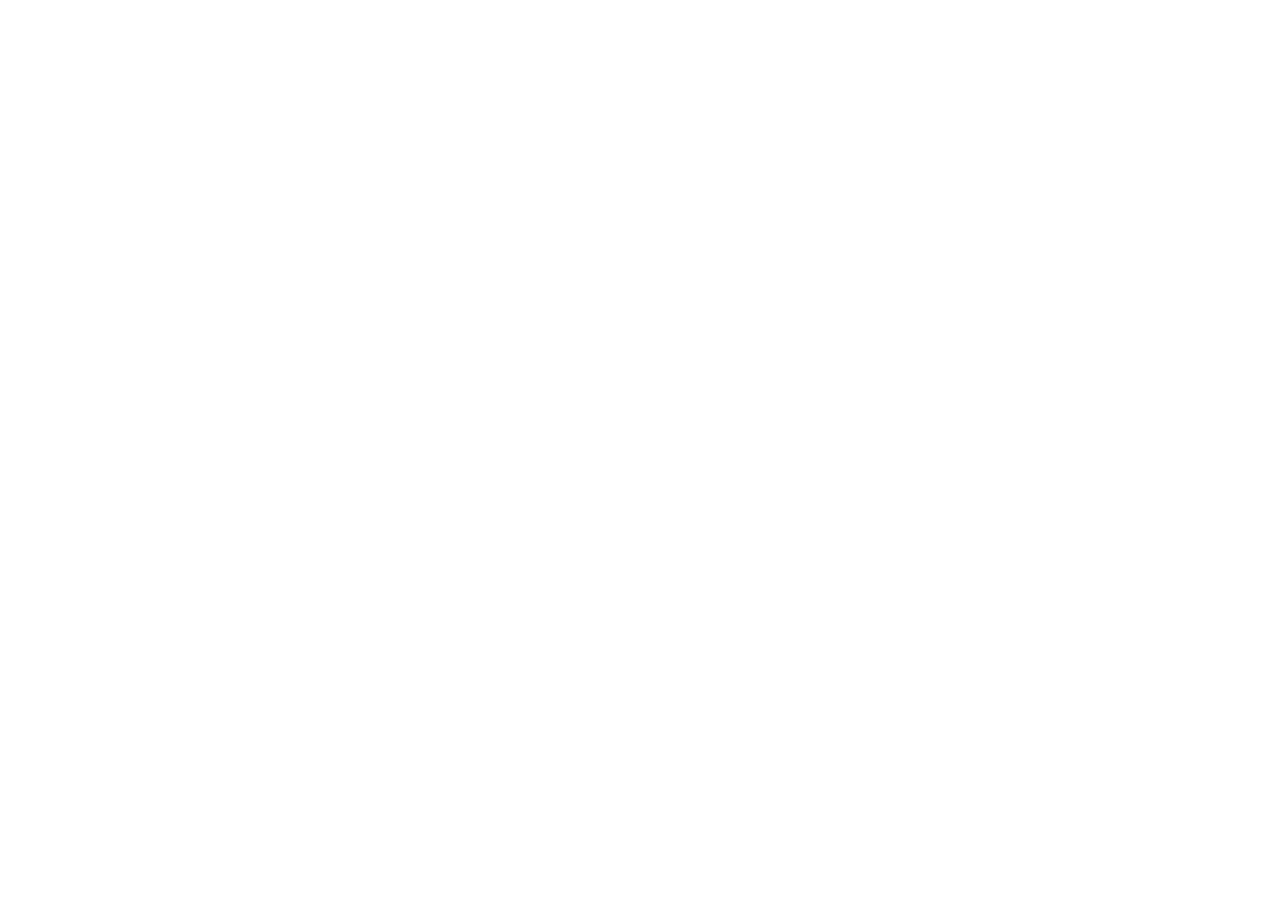
==== index.html @ 106c0434 "ODS 3" ====
<!DOCTYPE html>
<html lang="en">
<head>
    <meta charset="UTF-8">
    <meta name="viewport" content="width=
    
    
    
    , initial-scale=1.0">
    <title>Document</title>
</head>
<body>
    
</body>
</html>
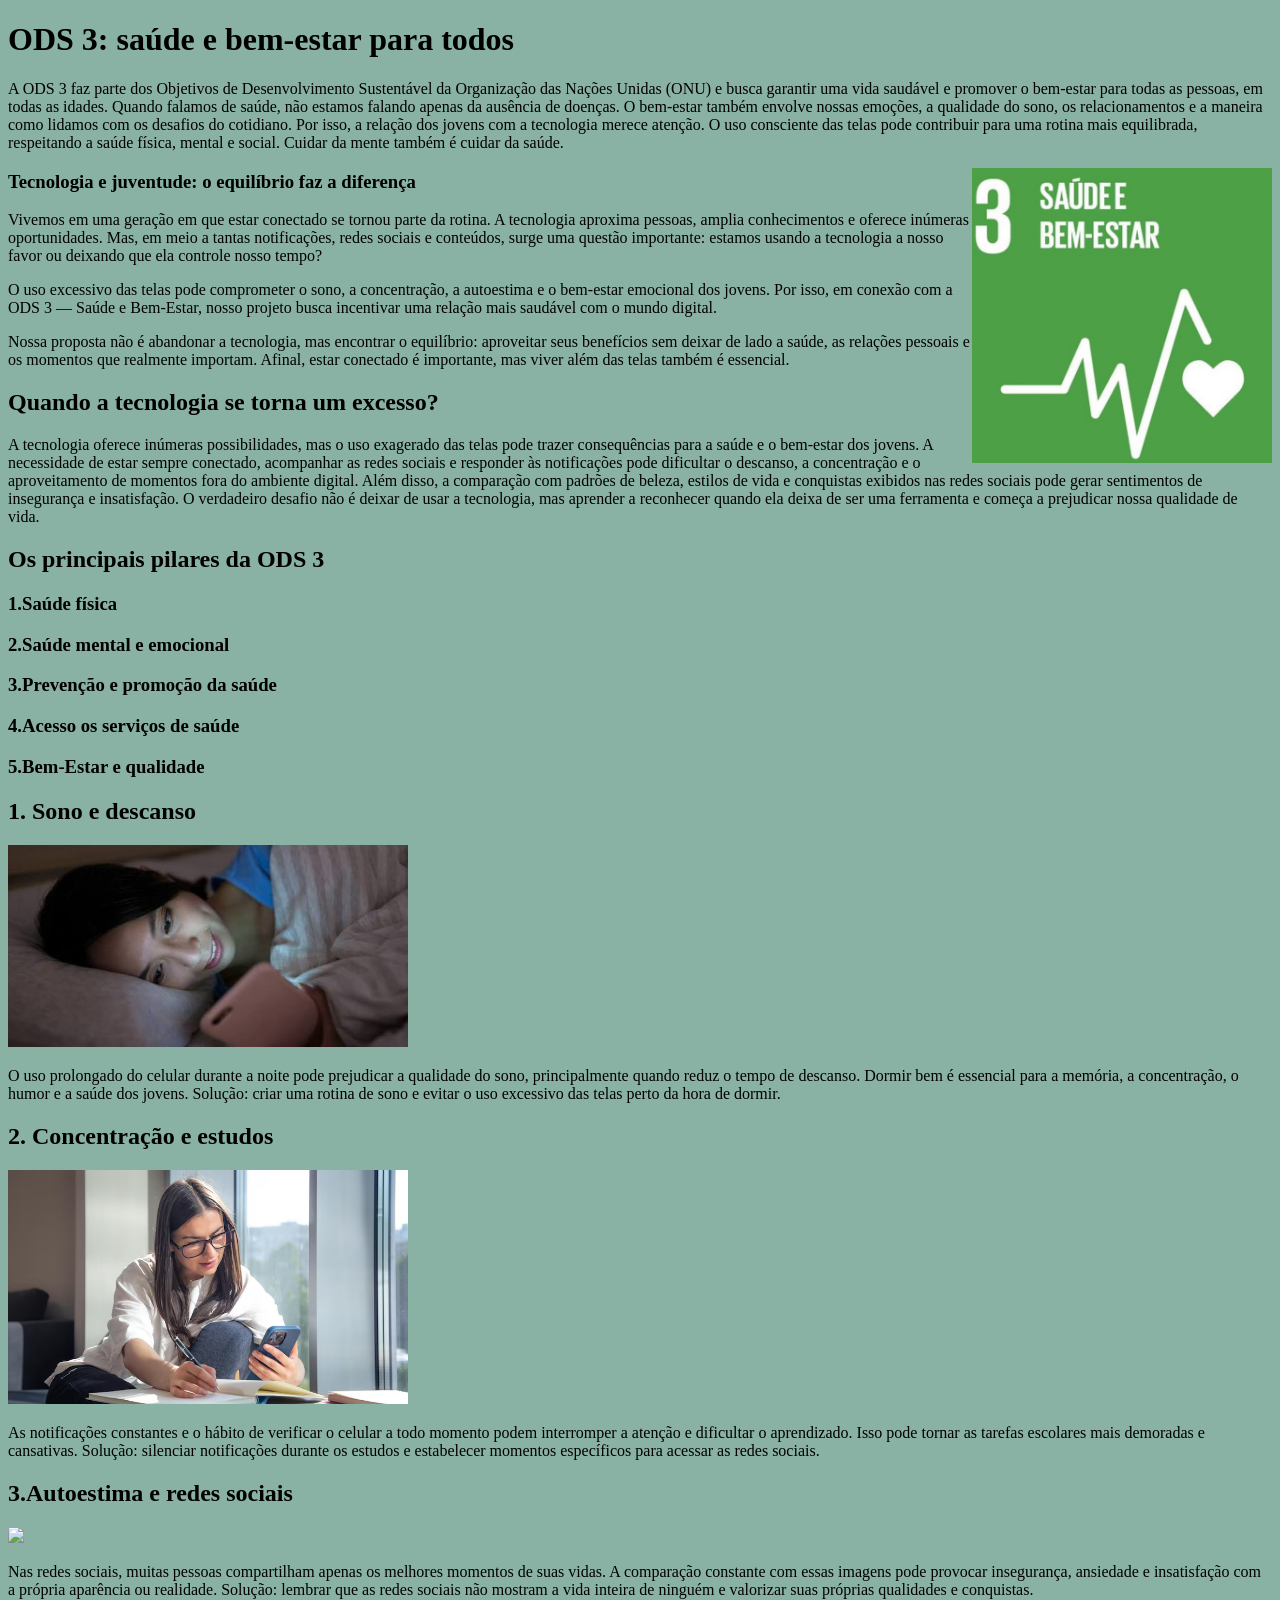
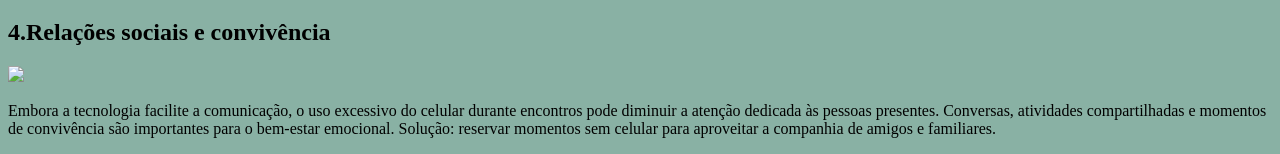
==== commit ec9ec4c7: "Meu primeiro commit" ====
--- a/index.html
+++ b/index.html
@@ -2,14 +2,91 @@
 <html lang="en">
 <head>
     <meta charset="UTF-8">
-    <meta name="viewport" content="width=
-    
-    
-    
-    , initial-scale=1.0">
-    <title>Document</title>
+    <meta name="viewport" content="width=, initial-scale=1.0">
+    <title>ODS 3 - Juventude e tecnologia</title>
+    <link rel="stylesheet" href="style.css">
+
 </head>
 <body>
+    <div>
+  <h1>ODS 3: saúde e bem-estar para todos</h1>
+  <p> A ODS 3 faz parte dos Objetivos de Desenvolvimento Sustentável da Organização das Nações Unidas (ONU) e busca garantir uma vida saudável e promover o bem-estar para todas as pessoas, em todas as idades.
+
+Quando falamos de saúde, não estamos falando apenas da ausência de doenças. O bem-estar também envolve nossas emoções, a qualidade do sono, os relacionamentos e a maneira como lidamos com os desafios do cotidiano.
+
+Por isso, a relação dos jovens com a tecnologia merece atenção. O uso consciente das telas pode contribuir para uma rotina mais equilibrada, respeitando a saúde física, mental e social.
+
+Cuidar da mente também é cuidar da saúde.</p>
+
+  <img id="ods3img" src="./img/ods3.jpg" width="300px">
+
+  </div>
+
+  <h3>Tecnologia e juventude: o equilíbrio faz a diferença</h3>
+  <p>Vivemos em uma geração em que estar conectado se tornou parte da rotina. A tecnologia aproxima pessoas, amplia conhecimentos e oferece inúmeras oportunidades. Mas, em meio a tantas notificações, redes sociais e conteúdos, surge uma questão importante: estamos usando a tecnologia a nosso favor ou deixando que ela controle nosso tempo?</p>
+<p>O uso excessivo das telas pode comprometer o sono, a concentração, a autoestima e o bem-estar emocional dos jovens. Por isso, em conexão com a ODS 3 — Saúde e Bem-Estar, nosso projeto busca incentivar uma relação mais saudável com o mundo digital.</p>
+<p> Nossa proposta não é abandonar a tecnologia, mas encontrar o equilíbrio: aproveitar seus benefícios sem deixar de lado a saúde, as relações pessoais e os momentos que realmente importam. Afinal, estar conectado é importante, mas viver além das telas também é essencial.</p>
+
+<h2> Quando a tecnologia se torna um excesso?</h2>
+<p>A tecnologia oferece inúmeras possibilidades, mas o uso exagerado das telas pode trazer consequências para a saúde e o bem-estar dos jovens. A necessidade de estar sempre conectado, acompanhar as redes sociais e responder às notificações pode dificultar o descanso, a concentração e o aproveitamento de momentos fora do ambiente digital.
+
+Além disso, a comparação com padrões de beleza, estilos de vida e conquistas exibidos nas redes sociais pode gerar sentimentos de insegurança e insatisfação.
+
+O verdadeiro desafio não é deixar de usar a tecnologia, mas aprender a reconhecer quando ela deixa de ser uma ferramenta e começa a prejudicar nossa qualidade de vida.</p>
+
+<h2>Os principais pilares da ODS 3</h2>
+<h3>1.Saúde física</h3>
+<p> 
+
+</p>
+
+<h3>2.Saúde mental e emocional</h3>
+<p> 
+
+</p>
+
+<h3>3.Prevenção e promoção da saúde</h3>
+<p>
+
+</p>
+
+<h3>4.Acesso os serviços de saúde</h3>
+<p>
+
+</p>
+
+<h3>5.Bem-Estar e qualidade </h3>
+
+
+
+
+<h2>1. Sono e descanso</h2>
+<img src="./img/sono e descanso.jpg" width="400px">
+<p> O uso prolongado do celular durante a noite pode prejudicar a qualidade do sono, principalmente quando reduz o tempo de descanso. Dormir bem é essencial para a memória, a concentração, o humor e a saúde dos jovens.
+
+Solução: criar uma rotina de sono e evitar o uso excessivo das telas perto da hora de dormir.</p>
+
+<h2>2. Concentração e estudos</h2>
+<img src="./img/concentrçao e estudos.avif" width="400px">
+<p>As notificações constantes e o hábito de verificar o celular a todo momento podem interromper a atenção e dificultar o aprendizado. Isso pode tornar as tarefas escolares mais demoradas e cansativas.
+
+Solução: silenciar notificações durante os estudos e estabelecer momentos específicos para acessar as redes sociais.</p>
+
+<h2>3.Autoestima e redes sociais</h2>
+<img src="https://encrypted-tbn0.gstatic.com/images?q=tbn:ANd9GcRaYFxRzaHxrV019gPER6wiDtrGdk0y7u22kDL2X2UfRJ-9feoiZ5VEk00&s=10" width="400px">
+<p>Nas redes sociais, muitas pessoas compartilham apenas os melhores momentos de suas vidas. A comparação constante com essas imagens pode provocar insegurança, ansiedade e insatisfação com a própria aparência ou realidade.
+
+Solução: lembrar que as redes sociais não mostram a vida inteira de ninguém e valorizar suas próprias qualidades e conquistas. </p>
+
+<h2>4.Relações sociais e convivência</h2>
+<img src="https://www.blog.oticasdiniz.com.br/wp-content/uploads/2020/01/shutterstock_233294587.jpg" width="400px">
+
+<p>Embora a tecnologia facilite a comunicação, o uso excessivo do celular durante encontros pode diminuir a atenção dedicada às pessoas presentes. Conversas, atividades compartilhadas e momentos de convivência são importantes para o bem-estar emocional.
+
+Solução: reservar momentos sem celular para aproveitar a companhia de amigos e familiares.</p>
+
+
+
     
 </body>
 </html>
--- a/style.css
+++ b/style.css
@@ -0,0 +1,9 @@
+body{
+    background-color: rgb(137, 177, 164);
+
+}
+#ods3img{
+    float: right;
+
+}
+
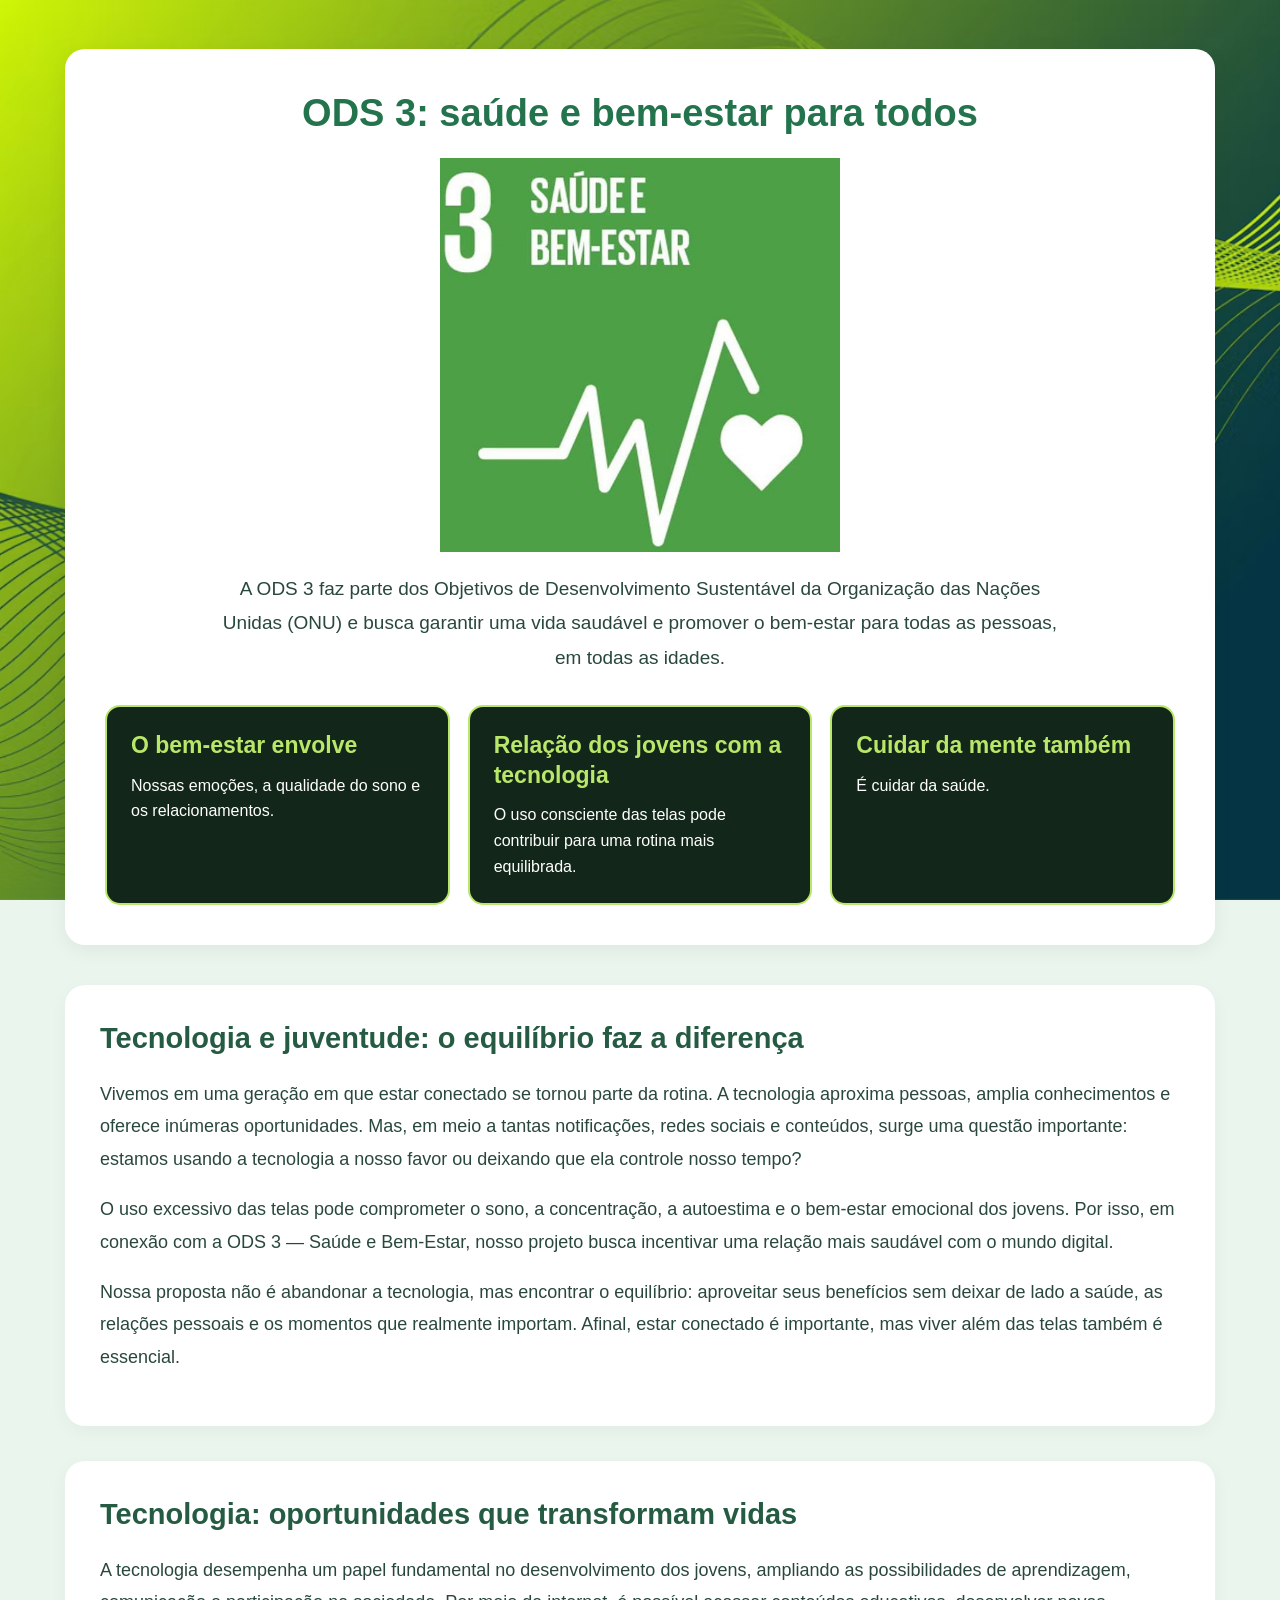
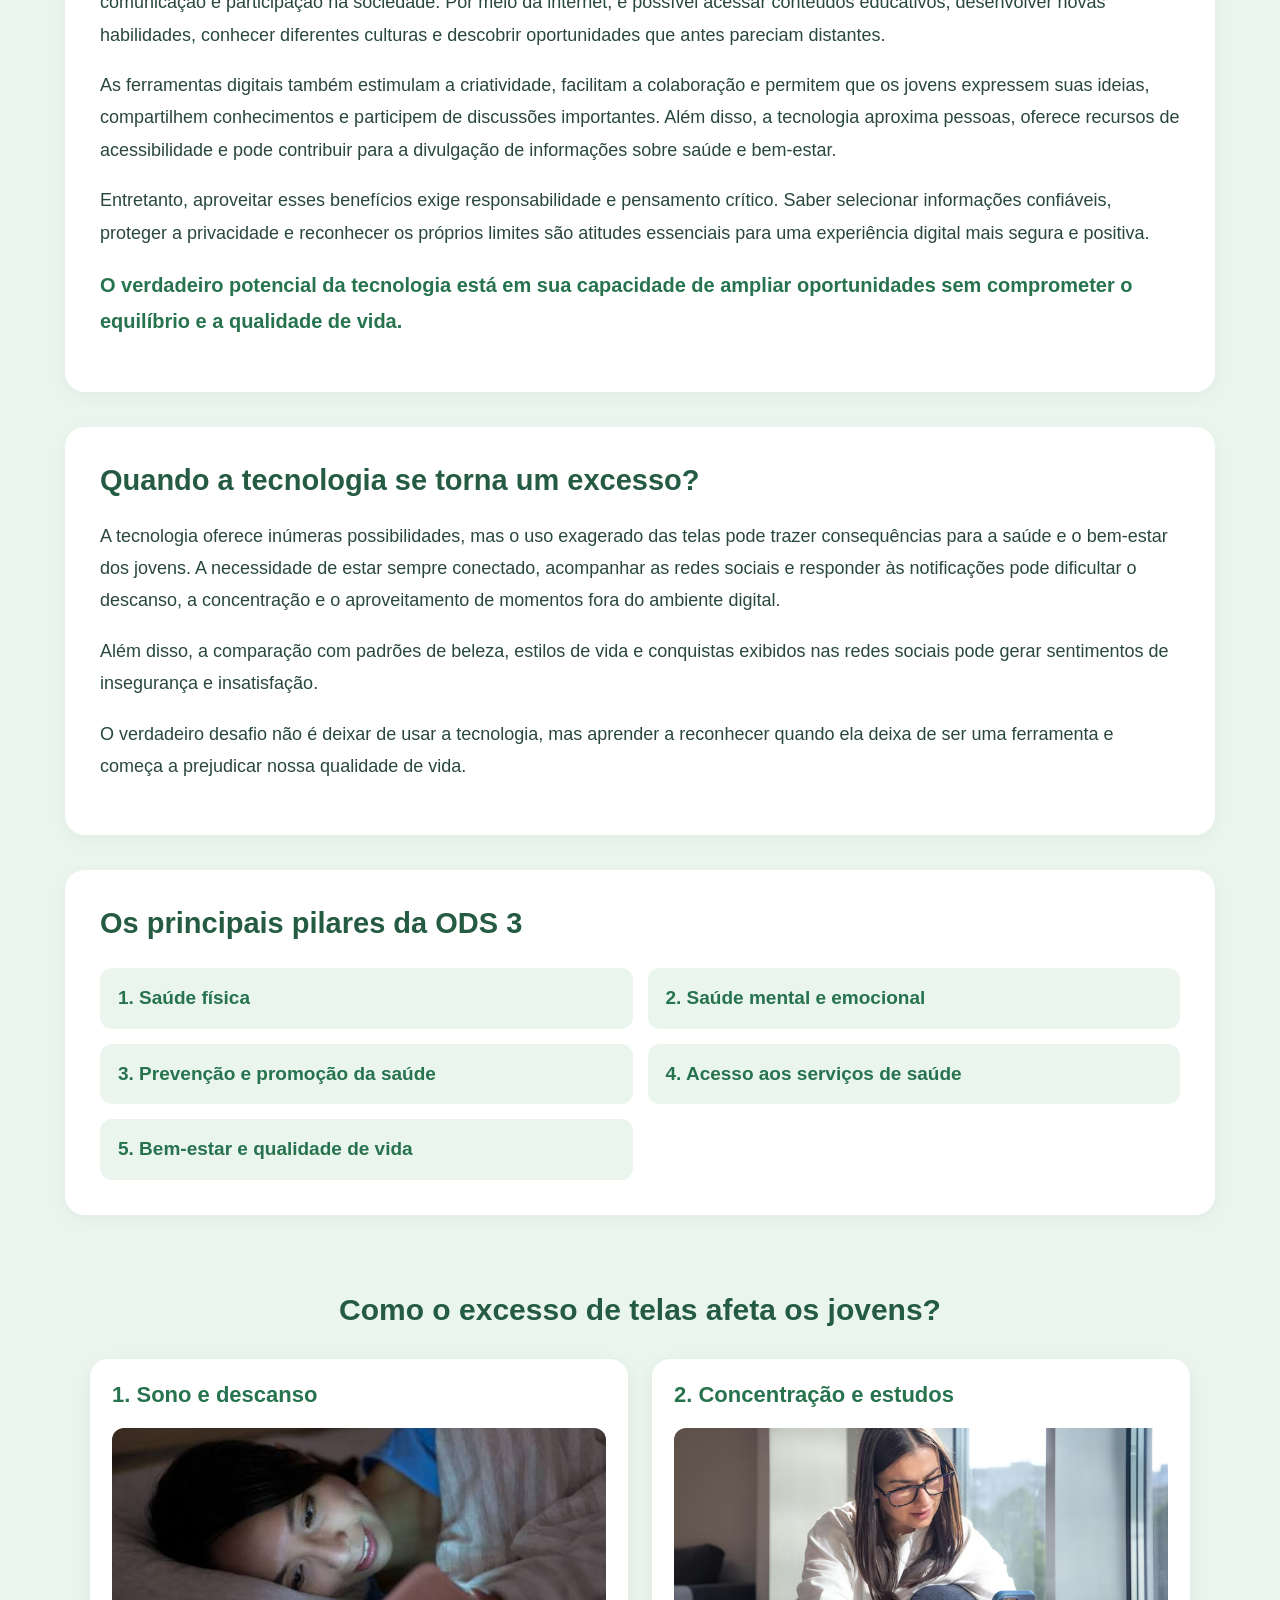
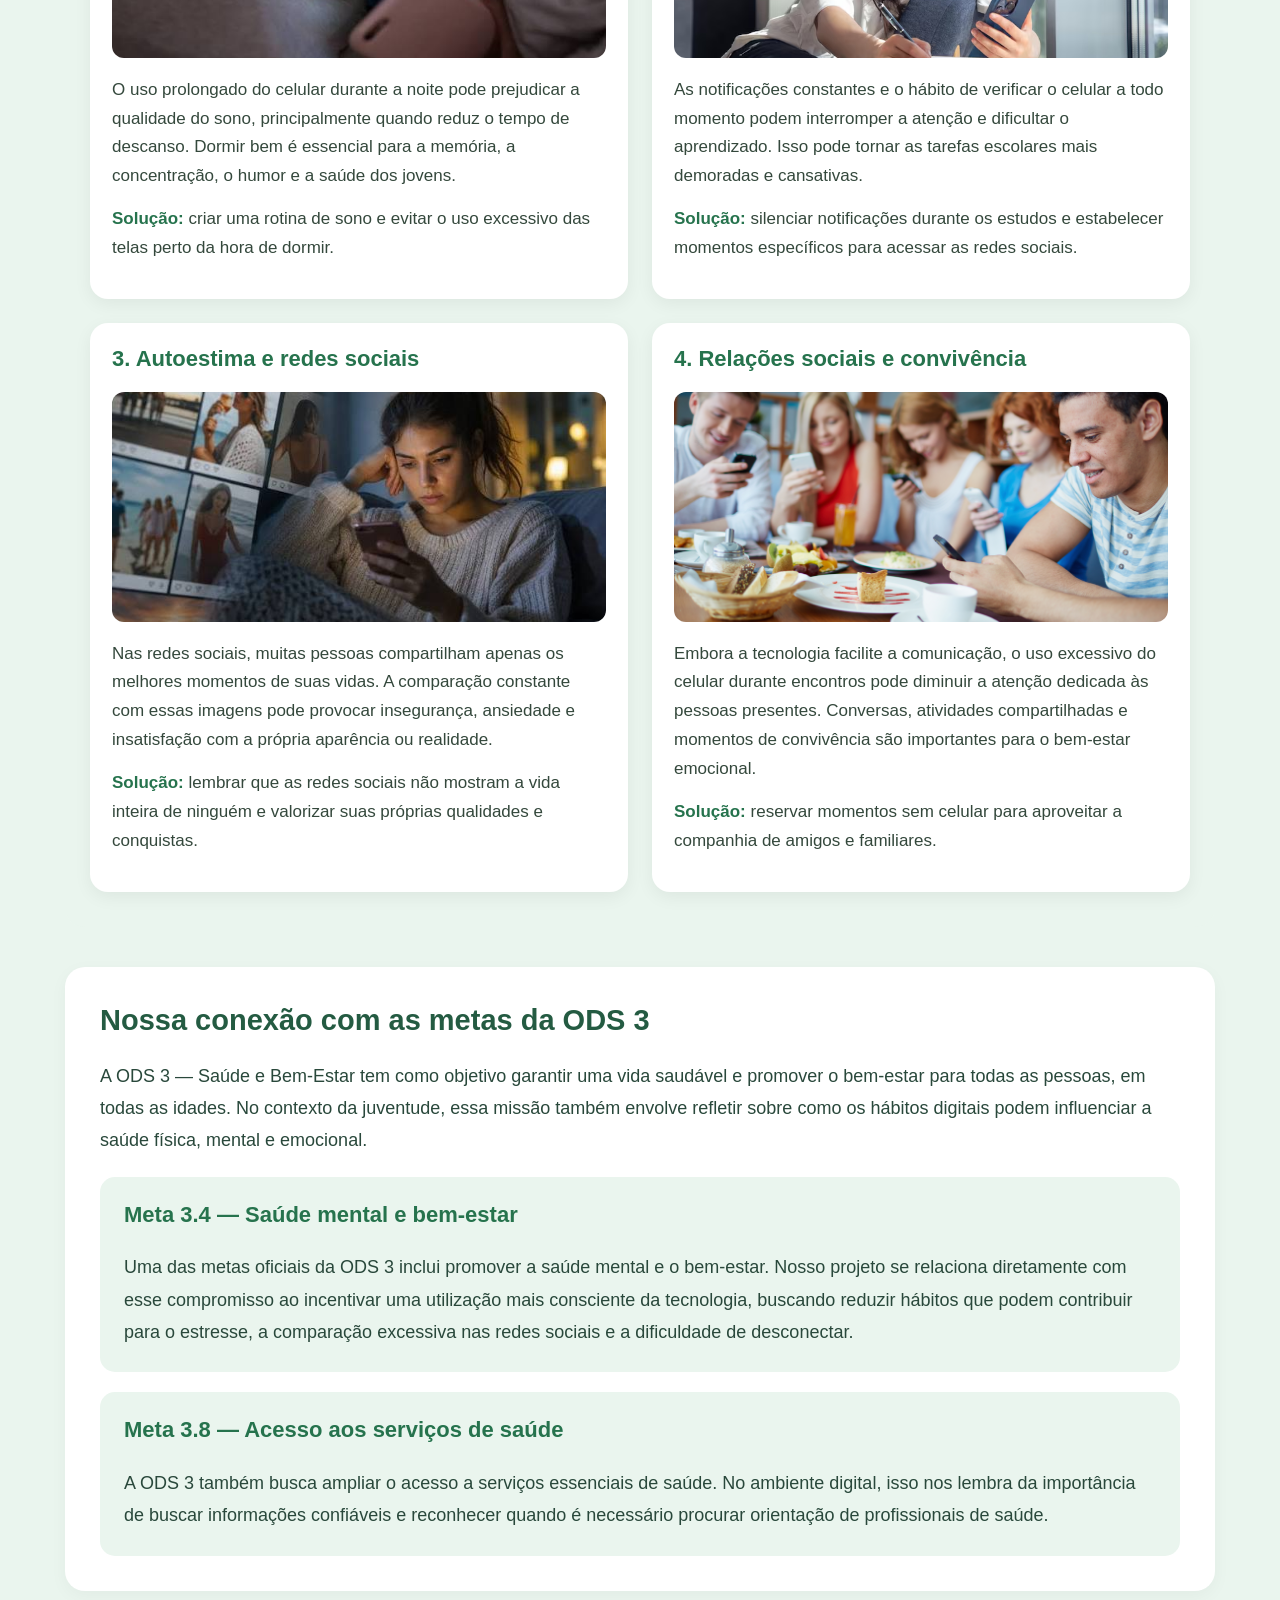
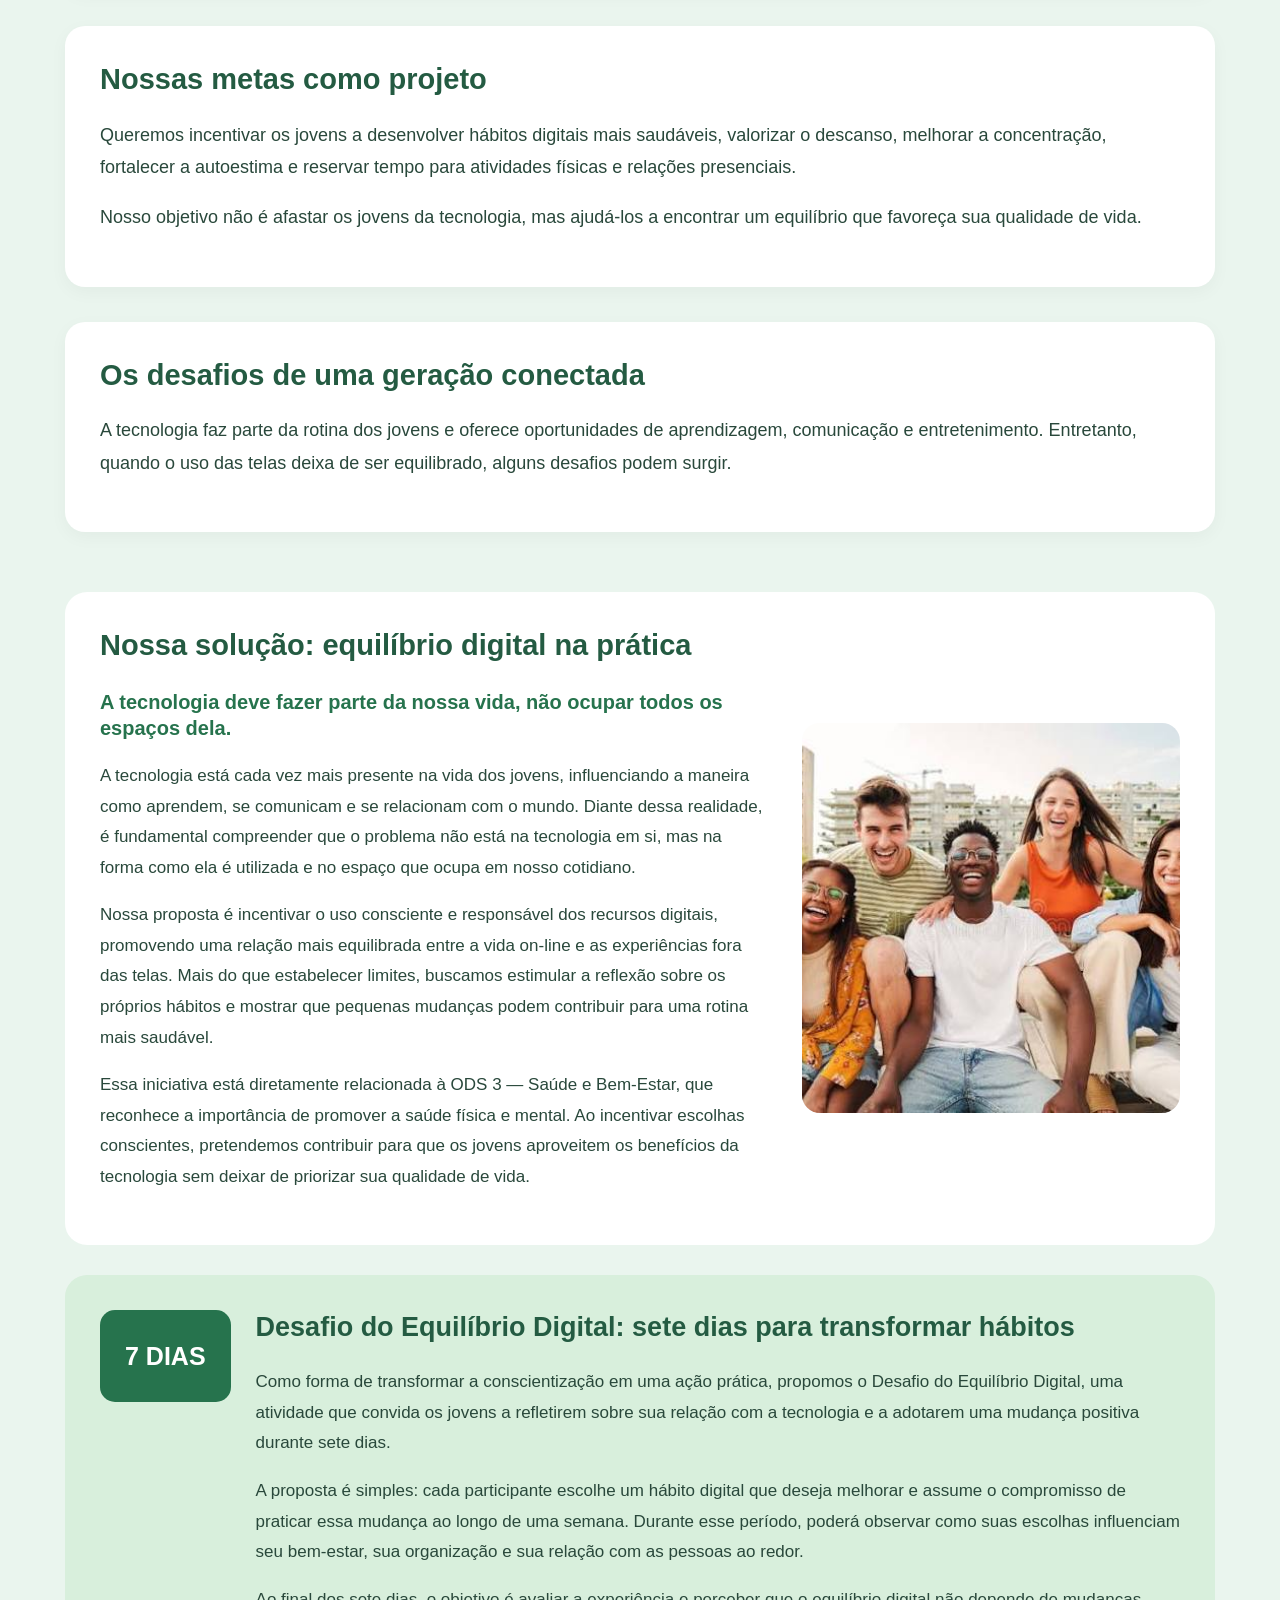
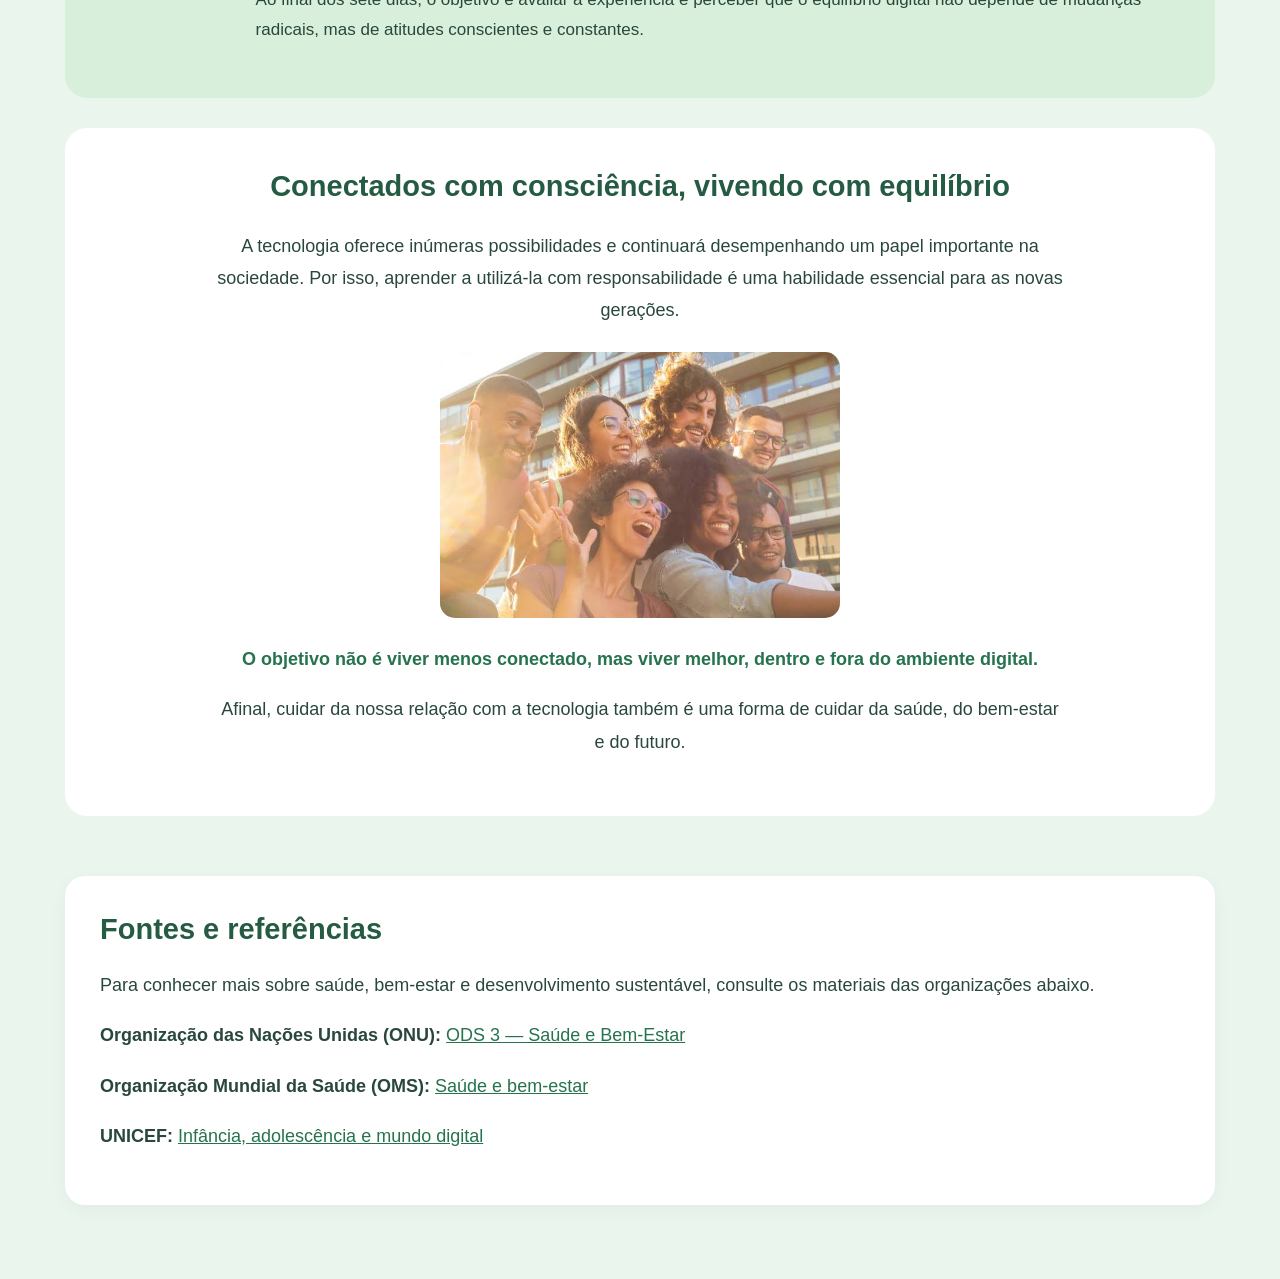
==== commit d3998da4: "ods 3 site" ====
--- a/index.html
+++ b/index.html
@@ -1,92 +1,607 @@
+
 <!DOCTYPE html>
-<html lang="en">
+<html lang="pt-BR">
+
 <head>
     <meta charset="UTF-8">
-    <meta name="viewport" content="width=, initial-scale=1.0">
+    <meta name="viewport" content="width=device-width, initial-scale=1.0">
     <title>ODS 3 - Juventude e tecnologia</title>
     <link rel="stylesheet" href="style.css">
-
 </head>
+
 <body>
-    <div>
-  <h1>ODS 3: saúde e bem-estar para todos</h1>
-  <p> A ODS 3 faz parte dos Objetivos de Desenvolvimento Sustentável da Organização das Nações Unidas (ONU) e busca garantir uma vida saudável e promover o bem-estar para todas as pessoas, em todas as idades.
-
-Quando falamos de saúde, não estamos falando apenas da ausência de doenças. O bem-estar também envolve nossas emoções, a qualidade do sono, os relacionamentos e a maneira como lidamos com os desafios do cotidiano.
-
-Por isso, a relação dos jovens com a tecnologia merece atenção. O uso consciente das telas pode contribuir para uma rotina mais equilibrada, respeitando a saúde física, mental e social.
-
-Cuidar da mente também é cuidar da saúde.</p>
-
-  <img id="ods3img" src="./img/ods3.jpg" width="300px">
-
-  </div>
-
-  <h3>Tecnologia e juventude: o equilíbrio faz a diferença</h3>
-  <p>Vivemos em uma geração em que estar conectado se tornou parte da rotina. A tecnologia aproxima pessoas, amplia conhecimentos e oferece inúmeras oportunidades. Mas, em meio a tantas notificações, redes sociais e conteúdos, surge uma questão importante: estamos usando a tecnologia a nosso favor ou deixando que ela controle nosso tempo?</p>
-<p>O uso excessivo das telas pode comprometer o sono, a concentração, a autoestima e o bem-estar emocional dos jovens. Por isso, em conexão com a ODS 3 — Saúde e Bem-Estar, nosso projeto busca incentivar uma relação mais saudável com o mundo digital.</p>
-<p> Nossa proposta não é abandonar a tecnologia, mas encontrar o equilíbrio: aproveitar seus benefícios sem deixar de lado a saúde, as relações pessoais e os momentos que realmente importam. Afinal, estar conectado é importante, mas viver além das telas também é essencial.</p>
-
-<h2> Quando a tecnologia se torna um excesso?</h2>
-<p>A tecnologia oferece inúmeras possibilidades, mas o uso exagerado das telas pode trazer consequências para a saúde e o bem-estar dos jovens. A necessidade de estar sempre conectado, acompanhar as redes sociais e responder às notificações pode dificultar o descanso, a concentração e o aproveitamento de momentos fora do ambiente digital.
-
-Além disso, a comparação com padrões de beleza, estilos de vida e conquistas exibidos nas redes sociais pode gerar sentimentos de insegurança e insatisfação.
-
-O verdadeiro desafio não é deixar de usar a tecnologia, mas aprender a reconhecer quando ela deixa de ser uma ferramenta e começa a prejudicar nossa qualidade de vida.</p>
-
-<h2>Os principais pilares da ODS 3</h2>
-<h3>1.Saúde física</h3>
-<p> 
-
-</p>
-
-<h3>2.Saúde mental e emocional</h3>
-<p> 
-
-</p>
-
-<h3>3.Prevenção e promoção da saúde</h3>
-<p>
-
-</p>
-
-<h3>4.Acesso os serviços de saúde</h3>
-<p>
-
-</p>
-
-<h3>5.Bem-Estar e qualidade </h3>
-
-
-
-
-<h2>1. Sono e descanso</h2>
-<img src="./img/sono e descanso.jpg" width="400px">
-<p> O uso prolongado do celular durante a noite pode prejudicar a qualidade do sono, principalmente quando reduz o tempo de descanso. Dormir bem é essencial para a memória, a concentração, o humor e a saúde dos jovens.
-
-Solução: criar uma rotina de sono e evitar o uso excessivo das telas perto da hora de dormir.</p>
-
-<h2>2. Concentração e estudos</h2>
-<img src="./img/concentrçao e estudos.avif" width="400px">
-<p>As notificações constantes e o hábito de verificar o celular a todo momento podem interromper a atenção e dificultar o aprendizado. Isso pode tornar as tarefas escolares mais demoradas e cansativas.
-
-Solução: silenciar notificações durante os estudos e estabelecer momentos específicos para acessar as redes sociais.</p>
-
-<h2>3.Autoestima e redes sociais</h2>
-<img src="https://encrypted-tbn0.gstatic.com/images?q=tbn:ANd9GcRaYFxRzaHxrV019gPER6wiDtrGdk0y7u22kDL2X2UfRJ-9feoiZ5VEk00&s=10" width="400px">
-<p>Nas redes sociais, muitas pessoas compartilham apenas os melhores momentos de suas vidas. A comparação constante com essas imagens pode provocar insegurança, ansiedade e insatisfação com a própria aparência ou realidade.
-
-Solução: lembrar que as redes sociais não mostram a vida inteira de ninguém e valorizar suas próprias qualidades e conquistas. </p>
-
-<h2>4.Relações sociais e convivência</h2>
-<img src="https://www.blog.oticasdiniz.com.br/wp-content/uploads/2020/01/shutterstock_233294587.jpg" width="400px">
-
-<p>Embora a tecnologia facilite a comunicação, o uso excessivo do celular durante encontros pode diminuir a atenção dedicada às pessoas presentes. Conversas, atividades compartilhadas e momentos de convivência são importantes para o bem-estar emocional.
-
-Solução: reservar momentos sem celular para aproveitar a companhia de amigos e familiares.</p>
-
-
-
-    
+
+    <!-- ABERTURA: ODS 3 -->
+
+    <div id="alerta" class="painel-clima">
+
+        <h1 class="titulo-principal">
+            ODS 3: saúde e bem-estar para todos </h1>
+            <img class="imagem-h1" src="./img/ods3.jpg" alt="ODS 3">
+
+        <p class="subtitulo">
+            A ODS 3 faz parte dos Objetivos de Desenvolvimento
+            Sustentável da Organização das Nações Unidas (ONU)
+            e busca garantir uma vida saudável e promover
+            o bem-estar para todas as pessoas, em todas as idades.
+        </p>
+
+        <div class="grade-dados">
+
+            <div class="dado-clima">
+                <h3 class="dado-numero">O bem-estar envolve</h3>
+                <p class="dado-texto">
+                    Nossas emoções, a qualidade do sono
+                    e os relacionamentos.
+                </p>
+            </div>
+
+            <div class="dado-clima">
+                <h3 class="dado-numero">
+                    Relação dos jovens com a tecnologia
+                </h3>
+                <p class="dado-texto">
+                    O uso consciente das telas pode contribuir
+                    para uma rotina mais equilibrada.
+                </p>
+            </div>
+
+            <div class="dado-clima">
+                <h3 class="dado-numero">
+                    Cuidar da mente também
+                </h3>
+                <p class="dado-texto">
+                    É cuidar da saúde.
+                </p>
+            </div>
+
+        </div>
+
+    </div>
+
+
+    <!-- TECNOLOGIA E JUVENTUDE -->
+
+    <div class="bloco-texto">
+
+        <h2>
+            Tecnologia e juventude: o equilíbrio faz a diferença
+        </h2>
+
+        <p>
+            Vivemos em uma geração em que estar conectado se tornou
+            parte da rotina. A tecnologia aproxima pessoas, amplia
+            conhecimentos e oferece inúmeras oportunidades. Mas,
+            em meio a tantas notificações, redes sociais e conteúdos,
+            surge uma questão importante: estamos usando a tecnologia
+            a nosso favor ou deixando que ela controle nosso tempo?
+        </p>
+
+        <p>
+            O uso excessivo das telas pode comprometer o sono,
+            a concentração, a autoestima e o bem-estar emocional
+            dos jovens. Por isso, em conexão com a ODS 3 —
+            Saúde e Bem-Estar, nosso projeto busca incentivar
+            uma relação mais saudável com o mundo digital.
+        </p>
+
+        <p>
+            Nossa proposta não é abandonar a tecnologia,
+            mas encontrar o equilíbrio: aproveitar seus benefícios
+            sem deixar de lado a saúde, as relações pessoais
+            e os momentos que realmente importam.
+            Afinal, estar conectado é importante, mas viver
+            além das telas também é essencial.
+        </p>
+
+    </div>
+
+
+    <!-- BENEFÍCIOS DA TECNOLOGIA -->
+
+    <div class="bloco-texto">
+
+        <h2>Tecnologia: oportunidades que transformam vidas</h2>
+
+        <p>
+            A tecnologia desempenha um papel fundamental no
+            desenvolvimento dos jovens, ampliando as possibilidades
+            de aprendizagem, comunicação e participação na sociedade.
+            Por meio da internet, é possível acessar conteúdos
+            educativos, desenvolver novas habilidades, conhecer
+            diferentes culturas e descobrir oportunidades que
+            antes pareciam distantes.
+        </p>
+
+        <p>
+            As ferramentas digitais também estimulam a criatividade,
+            facilitam a colaboração e permitem que os jovens
+            expressem suas ideias, compartilhem conhecimentos
+            e participem de discussões importantes.
+            Além disso, a tecnologia aproxima pessoas,
+            oferece recursos de acessibilidade e pode contribuir
+            para a divulgação de informações sobre saúde e bem-estar.
+        </p>
+
+        <p>
+            Entretanto, aproveitar esses benefícios exige
+            responsabilidade e pensamento crítico.
+            Saber selecionar informações confiáveis,
+            proteger a privacidade e reconhecer os próprios limites
+            são atitudes essenciais para uma experiência digital
+            mais segura e positiva.
+        </p>
+
+        <p class="frase-destaque">
+            O verdadeiro potencial da tecnologia está em sua
+            capacidade de ampliar oportunidades sem comprometer
+            o equilíbrio e a qualidade de vida.
+        </p>
+
+    </div>
+
+
+    <!-- QUANDO A TECNOLOGIA SE TORNA UM EXCESSO -->
+
+    <div class="bloco-texto">
+
+        <h2>Quando a tecnologia se torna um excesso?</h2>
+
+        <p>
+            A tecnologia oferece inúmeras possibilidades,
+            mas o uso exagerado das telas pode trazer consequências
+            para a saúde e o bem-estar dos jovens.
+            A necessidade de estar sempre conectado,
+            acompanhar as redes sociais e responder às notificações
+            pode dificultar o descanso, a concentração
+            e o aproveitamento de momentos fora do ambiente digital.
+        </p>
+
+        <p>
+            Além disso, a comparação com padrões de beleza,
+            estilos de vida e conquistas exibidos nas redes sociais
+            pode gerar sentimentos de insegurança e insatisfação.
+        </p>
+
+        <p>
+            O verdadeiro desafio não é deixar de usar a tecnologia,
+            mas aprender a reconhecer quando ela deixa de ser
+            uma ferramenta e começa a prejudicar nossa qualidade
+            de vida.
+        </p>
+
+    </div>
+
+
+    <!-- PRINCIPAIS PILARES DA ODS 3 -->
+
+    <div class="bloco-texto">
+
+        <h2>Os principais pilares da ODS 3</h2>
+
+        <div class="grade-pilares">
+
+            <div class="pilar">
+                <h3>1. Saúde física</h3>
+            </div>
+
+            <div class="pilar">
+                <h3>2. Saúde mental e emocional</h3>
+            </div>
+
+            <div class="pilar">
+                <h3>3. Prevenção e promoção da saúde</h3>
+            </div>
+
+            <div class="pilar">
+                <h3>4. Acesso aos serviços de saúde</h3>
+            </div>
+
+            <div class="pilar">
+                <h3>5. Bem-estar e qualidade de vida</h3>
+            </div>
+
+        </div>
+
+    </div>
+
+
+    <!-- IMPACTOS DO EXCESSO DE TELAS -->
+
+    <div class="secao-impactos">
+
+        <h2>Como o excesso de telas afeta os jovens?</h2>
+
+        <div class="grade-cartoes">
+
+            <!-- CARTÃO 1 -->
+
+            <div class="cartao">
+
+                <h3>1. Sono e descanso</h3>
+
+                <img
+                    src="./img/sono e descanso.jpg"
+                    alt="Imagem relacionada ao sono e descanso"
+                >
+
+                <p>
+                    O uso prolongado do celular durante a noite
+                    pode prejudicar a qualidade do sono,
+                    principalmente quando reduz o tempo de descanso.
+                    Dormir bem é essencial para a memória,
+                    a concentração, o humor e a saúde dos jovens.
+                </p>
+
+                <p>
+                    <strong>Solução:</strong>
+                    criar uma rotina de sono e evitar o uso excessivo
+                    das telas perto da hora de dormir.
+                </p>
+
+            </div>
+
+
+            <!-- CARTÃO 2 -->
+
+            <div class="cartao">
+
+                <h3>2. Concentração e estudos</h3>
+
+                <img
+                    src="./img/concentrçao e estudos.avif"
+                    alt="Imagem relacionada à concentração e aos estudos"
+                >
+
+                <p>
+                    As notificações constantes e o hábito de verificar
+                    o celular a todo momento podem interromper a atenção
+                    e dificultar o aprendizado. Isso pode tornar
+                    as tarefas escolares mais demoradas e cansativas.
+                </p>
+
+                <p>
+                    <strong>Solução:</strong>
+                    silenciar notificações durante os estudos
+                    e estabelecer momentos específicos para acessar
+                    as redes sociais.
+                </p>
+
+            </div>
+
+
+            <!-- CARTÃO 3 -->
+
+            <div class="cartao">
+
+                <h3>3. Autoestima e redes sociais</h3>
+
+                <img
+                    src="./img/mulher se comparando.jpg"
+                    alt="Imagem relacionada à comparação nas redes sociais"
+                >
+
+                <p>
+                    Nas redes sociais, muitas pessoas compartilham
+                    apenas os melhores momentos de suas vidas.
+                    A comparação constante com essas imagens
+                    pode provocar insegurança, ansiedade
+                    e insatisfação com a própria aparência
+                    ou realidade.
+                </p>
+
+                <p>
+                    <strong>Solução:</strong>
+                    lembrar que as redes sociais não mostram
+                    a vida inteira de ninguém e valorizar
+                    suas próprias qualidades e conquistas.
+                </p>
+
+            </div>
+
+
+            <!-- CARTÃO 4 -->
+
+            <div class="cartao">
+
+                <h3>4. Relações sociais e convivência</h3>
+
+                <img
+                    src="./img/amigos no celular.jpg"
+                    alt="Amigos utilizando celulares"
+                >
+
+                <p>
+                    Embora a tecnologia facilite a comunicação,
+                    o uso excessivo do celular durante encontros
+                    pode diminuir a atenção dedicada às pessoas
+                    presentes. Conversas, atividades compartilhadas
+                    e momentos de convivência são importantes
+                    para o bem-estar emocional.
+                </p>
+
+                <p>
+                    <strong>Solução:</strong>
+                    reservar momentos sem celular para aproveitar
+                    a companhia de amigos e familiares.
+                </p>
+
+            </div>
+
+        </div>
+
+    </div>
+
+
+    <!-- METAS DA ODS 3 -->
+
+    <div class="bloco-texto">
+
+        <h2>Nossa conexão com as metas da ODS 3</h2>
+
+        <p>
+            A ODS 3 — Saúde e Bem-Estar tem como objetivo
+            garantir uma vida saudável e promover o bem-estar
+            para todas as pessoas, em todas as idades.
+            No contexto da juventude, essa missão também envolve
+            refletir sobre como os hábitos digitais podem influenciar
+            a saúde física, mental e emocional.
+        </p>
+
+        <div class="meta">
+
+            <h3>Meta 3.4 — Saúde mental e bem-estar</h3>
+
+            <p>
+                Uma das metas oficiais da ODS 3 inclui promover
+                a saúde mental e o bem-estar. Nosso projeto
+                se relaciona diretamente com esse compromisso
+                ao incentivar uma utilização mais consciente
+                da tecnologia, buscando reduzir hábitos que podem
+                contribuir para o estresse, a comparação excessiva
+                nas redes sociais e a dificuldade de desconectar.
+            </p>
+
+        </div>
+
+        <div class="meta">
+
+            <h3>Meta 3.8 — Acesso aos serviços de saúde</h3>
+
+            <p>
+                A ODS 3 também busca ampliar o acesso a serviços
+                essenciais de saúde. No ambiente digital,
+                isso nos lembra da importância de buscar
+                informações confiáveis e reconhecer quando
+                é necessário procurar orientação de profissionais
+                de saúde.
+            </p>
+
+        </div>
+
+    </div>
+
+
+    <!-- METAS DO PROJETO -->
+
+    <div class="bloco-texto">
+
+        <h2>Nossas metas como projeto</h2>
+
+        <p>
+            Queremos incentivar os jovens a desenvolver hábitos
+            digitais mais saudáveis, valorizar o descanso,
+            melhorar a concentração, fortalecer a autoestima
+            e reservar tempo para atividades físicas
+            e relações presenciais.
+        </p>
+
+        <p>
+            Nosso objetivo não é afastar os jovens da tecnologia,
+            mas ajudá-los a encontrar um equilíbrio que favoreça
+            sua qualidade de vida.
+        </p>
+
+    </div>
+
+
+    <!-- DESAFIOS DA GERAÇÃO CONECTADA -->
+
+    <div class="bloco-texto">
+
+        <h2>Os desafios de uma geração conectada</h2>
+
+        <p>
+            A tecnologia faz parte da rotina dos jovens
+            e oferece oportunidades de aprendizagem,
+            comunicação e entretenimento.
+            Entretanto, quando o uso das telas deixa
+            de ser equilibrado, alguns desafios podem surgir.
+        </p>
+
+    </div>
+
+
+    <!-- NOSSA SOLUÇÃO -->
+
+    <div class="secao-solucao">
+
+        <div class="solucao-principal">
+
+            <div class="solucao-texto">
+
+                <h2>Nossa solução: equilíbrio digital na prática</h2>
+
+                <h3>
+                    A tecnologia deve fazer parte da nossa vida,
+                    não ocupar todos os espaços dela.
+                </h3>
+
+                <p>
+                    A tecnologia está cada vez mais presente
+                    na vida dos jovens, influenciando a maneira
+                    como aprendem, se comunicam e se relacionam
+                    com o mundo. Diante dessa realidade,
+                    é fundamental compreender que o problema
+                    não está na tecnologia em si, mas na forma
+                    como ela é utilizada e no espaço que ocupa
+                    em nosso cotidiano.
+                </p>
+
+                <p>
+                    Nossa proposta é incentivar o uso consciente
+                    e responsável dos recursos digitais,
+                    promovendo uma relação mais equilibrada
+                    entre a vida on-line e as experiências
+                    fora das telas. Mais do que estabelecer limites,
+                    buscamos estimular a reflexão sobre os próprios
+                    hábitos e mostrar que pequenas mudanças
+                    podem contribuir para uma rotina mais saudável.
+                </p>
+
+                <p>
+                    Essa iniciativa está diretamente relacionada
+                    à ODS 3 — Saúde e Bem-Estar, que reconhece
+                    a importância de promover a saúde física
+                    e mental. Ao incentivar escolhas conscientes,
+                    pretendemos contribuir para que os jovens
+                    aproveitem os benefícios da tecnologia
+                    sem deixar de priorizar sua qualidade de vida.
+                </p>
+
+            </div>
+
+            <div class="solucao-imagem">
+
+                <img
+                    src="./img/jovens felizes juntos.jpg"
+                    alt="Grupo de jovens felizes juntos"
+                >
+
+            </div>
+
+        </div>
+
+
+        <!-- DESAFIO DE SETE DIAS -->
+
+        <div class="desafio-digital">
+
+            <div class="desafio-icone">
+                7 DIAS
+            </div>
+
+            <div class="desafio-texto">
+
+                <h2>
+                    Desafio do Equilíbrio Digital:
+                    sete dias para transformar hábitos
+                </h2>
+
+                <p>
+                    Como forma de transformar a conscientização
+                    em uma ação prática, propomos o Desafio
+                    do Equilíbrio Digital, uma atividade que
+                    convida os jovens a refletirem sobre sua
+                    relação com a tecnologia e a adotarem
+                    uma mudança positiva durante sete dias.
+                </p>
+
+                <p>
+                    A proposta é simples: cada participante
+                    escolhe um hábito digital que deseja melhorar
+                    e assume o compromisso de praticar essa mudança
+                    ao longo de uma semana. Durante esse período,
+                    poderá observar como suas escolhas influenciam
+                    seu bem-estar, sua organização e sua relação
+                    com as pessoas ao redor.
+                </p>
+
+                <p>
+                    Ao final dos sete dias, o objetivo é avaliar
+                    a experiência e perceber que o equilíbrio digital
+                    não depende de mudanças radicais,
+                    mas de atitudes conscientes e constantes.
+                </p>
+
+            </div>
+
+        </div>
+
+
+        <!-- CONCLUSÃO -->
+
+        <div class="solucao-conclusao">
+
+            <h2>
+                Conectados com consciência,
+                vivendo com equilíbrio
+            </h2>
+
+            <p>
+                A tecnologia oferece inúmeras possibilidades
+                e continuará desempenhando um papel importante
+                na sociedade. Por isso, aprender a utilizá-la
+                com responsabilidade é uma habilidade essencial
+                para as novas gerações.
+            </p>
+
+            <img
+                src="./img/peessoas felizes.jpg"
+                alt="Pessoas felizes juntas"
+                class="imagem-conclusao"
+            >
+
+            <p class="frase-destaque">
+                O objetivo não é viver menos conectado,
+                mas viver melhor, dentro e fora do ambiente digital.
+            </p>
+
+            <p>
+                Afinal, cuidar da nossa relação com a tecnologia
+                também é uma forma de cuidar da saúde,
+                do bem-estar e do futuro.
+            </p>
+
+        </div>
+
+    </div>
+
+
+    <!-- FONTES E REFERÊNCIAS -->
+
+    <div class="bloco-texto referencias">
+
+        <h2>Fontes e referências</h2>
+
+        <p>
+            Para conhecer mais sobre saúde, bem-estar
+            e desenvolvimento sustentável, consulte
+            os materiais das organizações abaixo.
+        </p>
+
+        <p>
+            <strong>Organização das Nações Unidas (ONU):</strong>
+            <a href="https://sdgs.un.org/goals/goal3" target="_blank">
+                ODS 3 — Saúde e Bem-Estar
+            </a>
+        </p>
+
+        <p>
+            <strong>Organização Mundial da Saúde (OMS):</strong>
+            <a href="https://www.who.int" target="_blank">
+                Saúde e bem-estar
+            </a>
+        </p>
+
+        <p>
+            <strong>UNICEF:</strong>
+            <a href="https://www.unicef.org" target="_blank">
+                Infância, adolescência e mundo digital
+            </a>
+        </p>
+
+    </div>
+
 </body>
-</html>+</html>
--- a/style.css
+++ b/style.css
@@ -1,9 +1,506 @@
-body{
-    background-color: rgb(137, 177, 164);
-
-}
-#ods3img{
-    float: right;
-
-}
-
+
+/* CONFIGURAÇÕES GERAIS */
+
+* {
+    box-sizing: border-box;
+}
+
+body {
+    margin: 0;
+    padding: 24px;
+    background-color: #eaf5ee;
+    color: #29483b;
+    font-family: Arial, sans-serif;
+    line-height: 1.7;
+    margin: 0;
+    padding: 24px;
+    background-image: url("./img/fundoooooo.avif");
+    background-size: cover;
+    background-position: center;
+    background-repeat: no-repeat;
+    background-attachment: fixed;
+}
+
+h1, h2, h3 {
+    line-height: 1.3;
+}
+
+h2 {
+    font-size: 29px;
+    color: #245b42;
+    margin-top: 0;
+}
+
+h3 {
+    color: #26734d;
+}
+
+p {
+    font-size: 18px;
+    line-height: 1.8;
+}
+
+img {
+    max-width: 100%;
+}
+
+a {
+    color: #26734d;
+}
+
+
+/* ABERTURA COM TRÊS QUADRINHOS VERDES */
+
+.painel-clima {
+    max-width: 1150px;
+    margin: 25px auto 40px;
+    padding: 40px;
+    background-color: #ffffff;
+    border-radius: 20px;
+    box-shadow: 0 5px 20px rgba(0, 0, 0, 0.06);
+}
+
+.titulo-principal {
+    color: #23734d;
+    font-size: 38px;
+    text-align: center;
+    margin-top: 0;
+    margin-bottom: 20px;
+}
+
+.subtitulo {
+    font-size: 19px;
+    text-align: center;
+    max-width: 850px;
+    margin: 0 auto 30px;
+}
+
+.grade-dados {
+    display: grid;
+    grid-template-columns: repeat(3, 1fr);
+    gap: 18px;
+}
+
+.dado-clima {
+    background-color: #13261a;
+    border: 2px solid #b9e769;
+    border-radius: 15px;
+    padding: 24px;
+}
+
+.dado-numero {
+    font-size: 23px;
+    font-weight: bold;
+    color: #b9e769;
+    margin-top: 0;
+    margin-bottom: 12px;
+}
+
+.dado-texto {
+    font-size: 16px;
+    line-height: 1.6;
+    color: #ffffff;
+    margin: 0;
+}
+
+
+/* BLOCOS DE TEXTO */
+
+.bloco-texto {
+    max-width: 1150px;
+    margin: 35px auto;
+    padding: 35px;
+    background-color: #ffffff;
+    border-radius: 20px;
+    box-shadow: 0 5px 18px rgba(0, 0, 0, 0.04);
+}
+
+.bloco-texto h2 {
+    margin-bottom: 20px;
+}
+
+.bloco-texto p {
+    margin-top: 0;
+    margin-bottom: 18px;
+}
+
+.frase-destaque {
+    color: #26734d;
+    font-weight: bold;
+    font-size: 20px;
+}
+
+
+/* PILARES DA ODS 3 */
+
+.grade-pilares {
+    display: grid;
+    grid-template-columns: repeat(2, 1fr);
+    gap: 15px;
+    margin-top: 25px;
+}
+
+.pilar {
+    padding: 18px;
+    background-color: #eaf5ee;
+    border-radius: 12px;
+}
+
+.pilar h3 {
+    margin: 0;
+    font-size: 19px;
+}
+
+
+/* IMPACTOS DA TECNOLOGIA */
+
+.secao-impactos {
+    max-width: 1150px;
+    margin: 40px auto;
+    padding: 35px 25px;
+    background-color: #eaf5ee;
+    border-radius: 20px;
+}
+
+.secao-impactos h2 {
+    font-size: 30px;
+    color: #245b42;
+    text-align: center;
+    margin: 0 0 30px;
+}
+
+
+/* GRADE DOS CARTÕES */
+
+.grade-cartoes {
+    display: grid;
+    grid-template-columns: repeat(2, 1fr);
+    gap: 24px;
+}
+
+
+/* APARÊNCIA DOS CARTÕES */
+
+.cartao {
+    min-width: 0;
+    background-color: #ffffff;
+    padding: 22px;
+    border-radius: 18px;
+    box-shadow: 0 5px 18px rgba(0, 0, 0, 0.06);
+}
+
+.cartao h3 {
+    font-size: 22px;
+    color: #26734d;
+    margin: 0 0 18px;
+}
+
+.cartao img {
+    display: block;
+    width: 100%;
+    height: 230px;
+    object-fit: cover;
+    border-radius: 12px;
+    margin-bottom: 18px;
+}
+
+.cartao p {
+    font-size: 17px;
+    line-height: 1.7;
+    color: #34483c;
+    margin: 0 0 14px;
+}
+
+.cartao strong {
+    color: #26734d;
+}
+
+
+/* METAS DA ODS 3 */
+
+.meta {
+    background-color: #eaf5ee;
+    padding: 24px;
+    margin-top: 20px;
+    border-radius: 15px;
+}
+
+.meta h3 {
+    font-size: 22px;
+    margin-top: 0;
+}
+
+.meta p {
+    margin-bottom: 0;
+}
+
+
+/* NOSSA SOLUÇÃO */
+
+.secao-solucao {
+    max-width: 1150px;
+    margin: 60px auto;
+}
+
+.solucao-principal {
+    display: flex;
+    align-items: center;
+    gap: 35px;
+    background-color: #ffffff;
+    padding: 35px;
+    border-radius: 22px;
+}
+
+.solucao-texto {
+    flex: 1;
+    min-width: 0;
+}
+
+.solucao-texto h2 {
+    color: #245b42;
+    font-size: 29px;
+}
+
+.solucao-texto h3 {
+    font-size: 20px;
+}
+
+.solucao-texto p {
+    font-size: 17px;
+    line-height: 1.8;
+}
+
+.solucao-imagem {
+    width: 35%;
+}
+
+.solucao-imagem img {
+    display: block;
+    width: 100%;
+    height: 390px;
+    object-fit: cover;
+    border-radius: 18px;
+}
+
+
+/* DESAFIO DE SETE DIAS */
+
+.desafio-digital {
+    display: flex;
+    align-items: flex-start;
+    gap: 25px;
+    background-color: #d8efdc;
+    padding: 35px;
+    margin-top: 30px;
+    border-radius: 22px;
+}
+
+.desafio-icone {
+    background-color: #26734d;
+    color: #ffffff;
+    font-size: 25px;
+    font-weight: bold;
+    padding: 25px;
+    border-radius: 15px;
+    text-align: center;
+}
+
+.desafio-texto {
+    flex: 1;
+    min-width: 0;
+}
+
+.desafio-texto h2 {
+    color: #245b42;
+    font-size: 27px;
+}
+
+.desafio-texto p {
+    font-size: 17px;
+    line-height: 1.8;
+}
+
+
+/* CONCLUSÃO */
+
+.solucao-conclusao {
+    background-color: #ffffff;
+    text-align: center;
+    padding: 40px;
+    margin-top: 30px;
+    border-radius: 22px;
+}
+
+.solucao-conclusao h2 {
+    color: #245b42;
+    font-size: 29px;
+}
+
+.solucao-conclusao p {
+    font-size: 18px;
+    line-height: 1.8;
+    max-width: 850px;
+    margin: 18px auto;
+}
+
+.imagem-conclusao {
+    display: block;
+    width: 400px;
+    max-width: 100%;
+    height: auto;
+    margin: 25px auto;
+    border-radius: 15px;
+}
+
+
+/* FONTES E REFERÊNCIAS */
+
+.referencias {
+    margin-bottom: 50px;
+}
+
+.referencias a {
+    color: #26734d;
+    text-decoration: underline;
+}
+
+
+/* TABLETS */
+
+@media (max-width: 900px) {
+
+    .grade-dados {
+        grid-template-columns: 1fr;
+    }
+
+    .solucao-principal {
+        flex-direction: column;
+    }
+
+    .solucao-imagem {
+        width: 100%;
+    }
+
+    .solucao-imagem img {
+        height: 300px;
+    }
+
+    .desafio-digital {
+        flex-direction: column;
+    }
+
+}
+
+
+/* CELULARES */
+
+@media (max-width: 700px) {
+
+    body {
+        padding: 14px;
+    }
+
+    h2 {
+        font-size: 25px;
+    }
+
+    p {
+        font-size: 16px;
+    }
+
+    .painel-clima {
+        padding: 22px;
+    }
+
+    .titulo-principal {
+        font-size: 30px;
+    }
+
+    .subtitulo {
+        font-size: 17px;
+    }
+
+    .dado-numero {
+        font-size: 21px;
+    }
+
+    .bloco-texto {
+        padding: 22px;
+    }
+
+    .grade-pilares {
+        grid-template-columns: 1fr;
+    }
+
+    .secao-impactos {
+        padding: 20px 12px;
+    }
+
+    .secao-impactos h2 {
+        font-size: 25px;
+    }
+
+    .grade-cartoes {
+        grid-template-columns: 1fr;
+        gap: 20px;
+    }
+
+    .cartao {
+        padding: 18px;
+    }
+
+    .cartao h3 {
+        font-size: 21px;
+    }
+
+    .cartao img {
+        height: 210px;
+    }
+
+    .cartao p {
+        font-size: 16px;
+    }
+
+    .solucao-principal {
+        padding: 22px;
+    }
+
+    .solucao-texto h2 {
+        font-size: 25px;
+    }
+
+    .solucao-imagem img {
+        height: 250px;
+    }
+
+    .desafio-digital {
+        padding: 22px;
+    }
+
+    .desafio-icone {
+        font-size: 22px;
+    }
+
+    .desafio-texto h2 {
+        font-size: 24px;
+    }
+
+    .solucao-conclusao {
+        padding: 22px;
+    }
+
+    .solucao-conclusao h2 {
+        font-size: 25px;
+    }
+
+}
+.imagem-h1 {
+    display: block;
+    margin: 20px auto;
+    width: 400px;
+}
+
+
+
+
+
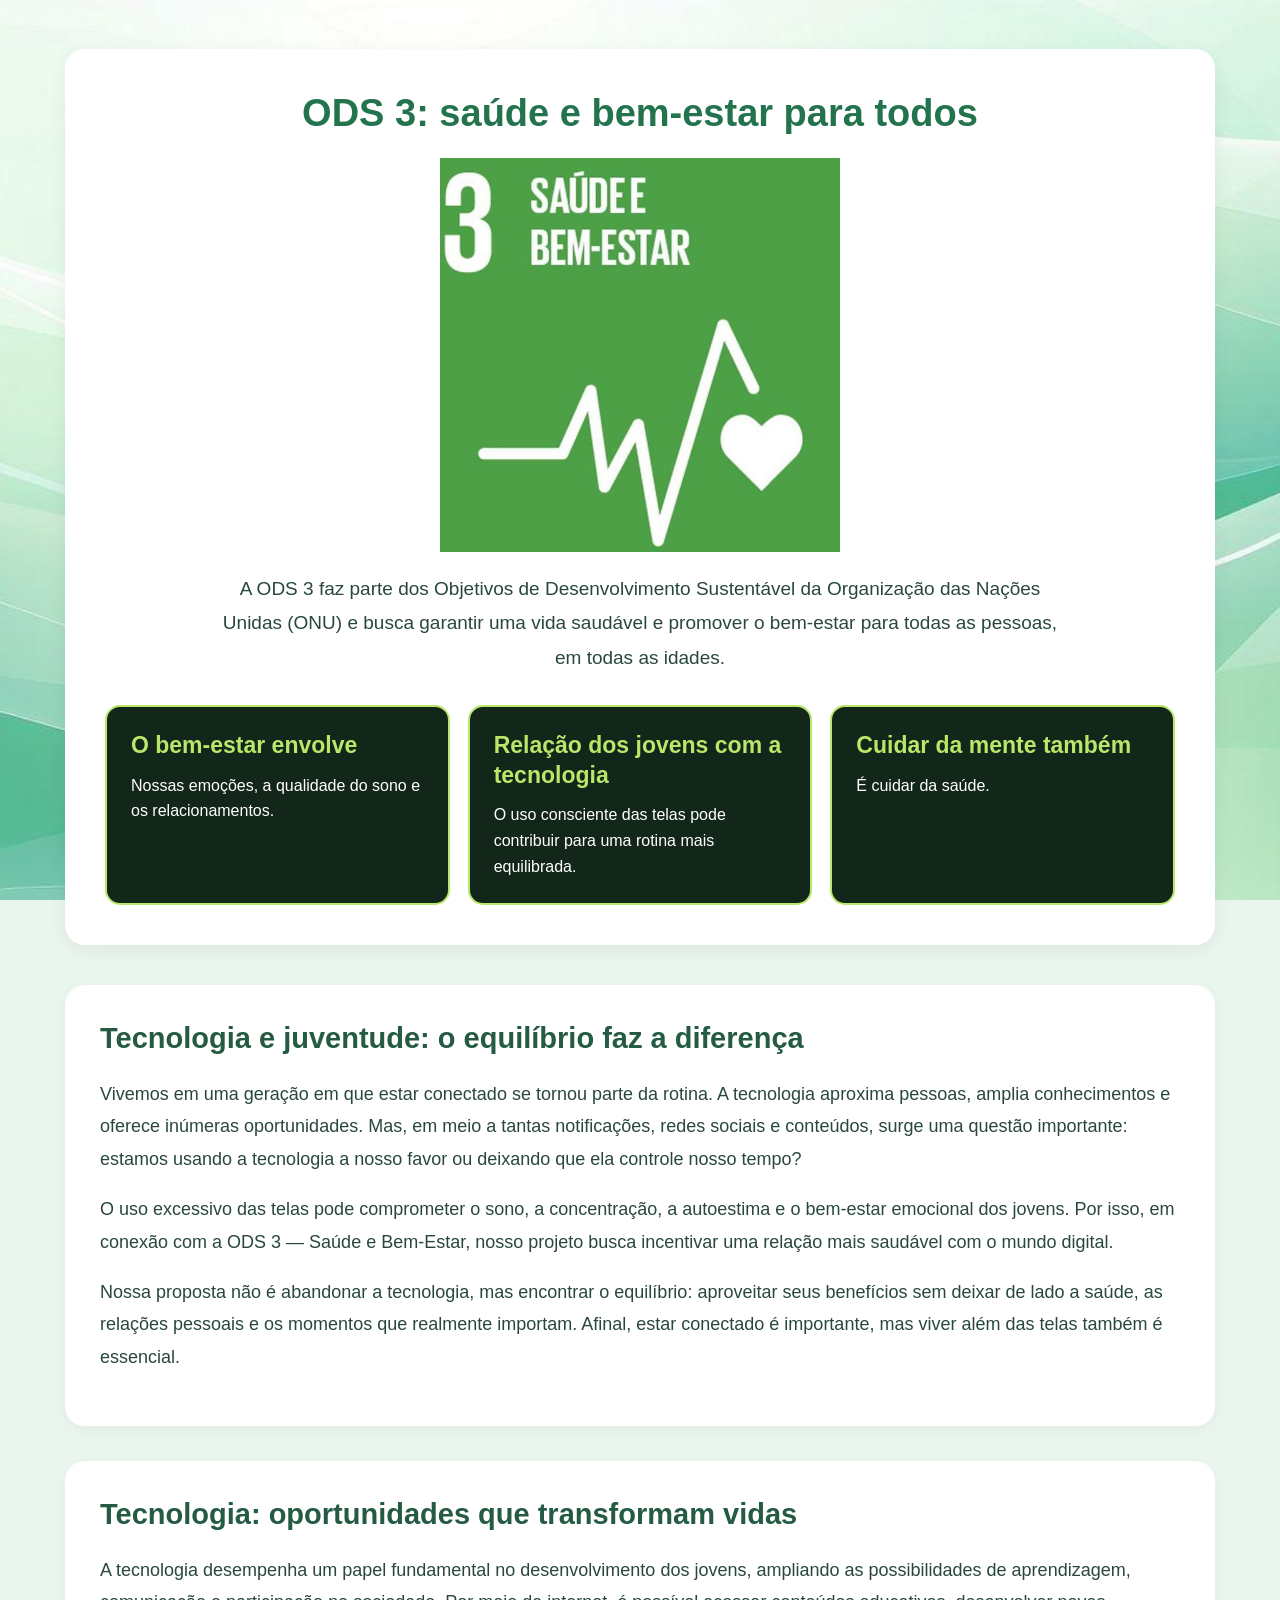
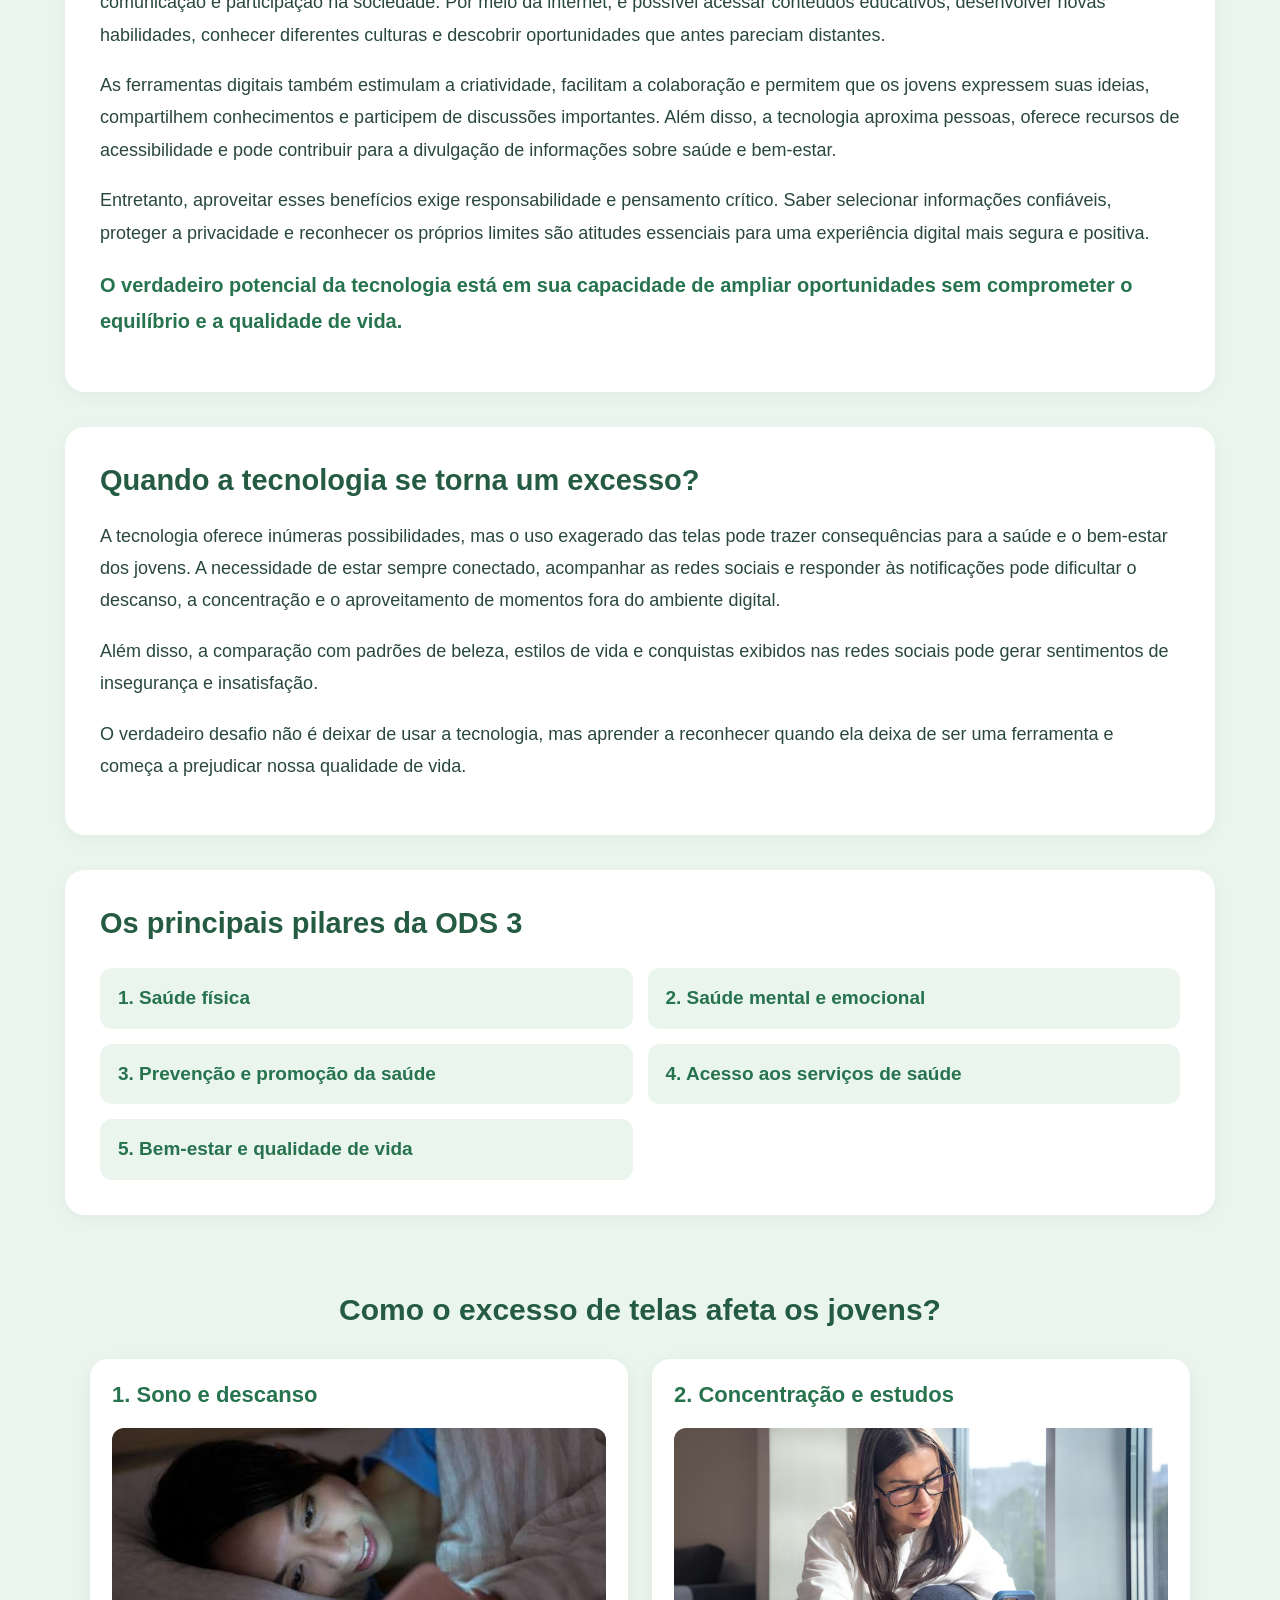
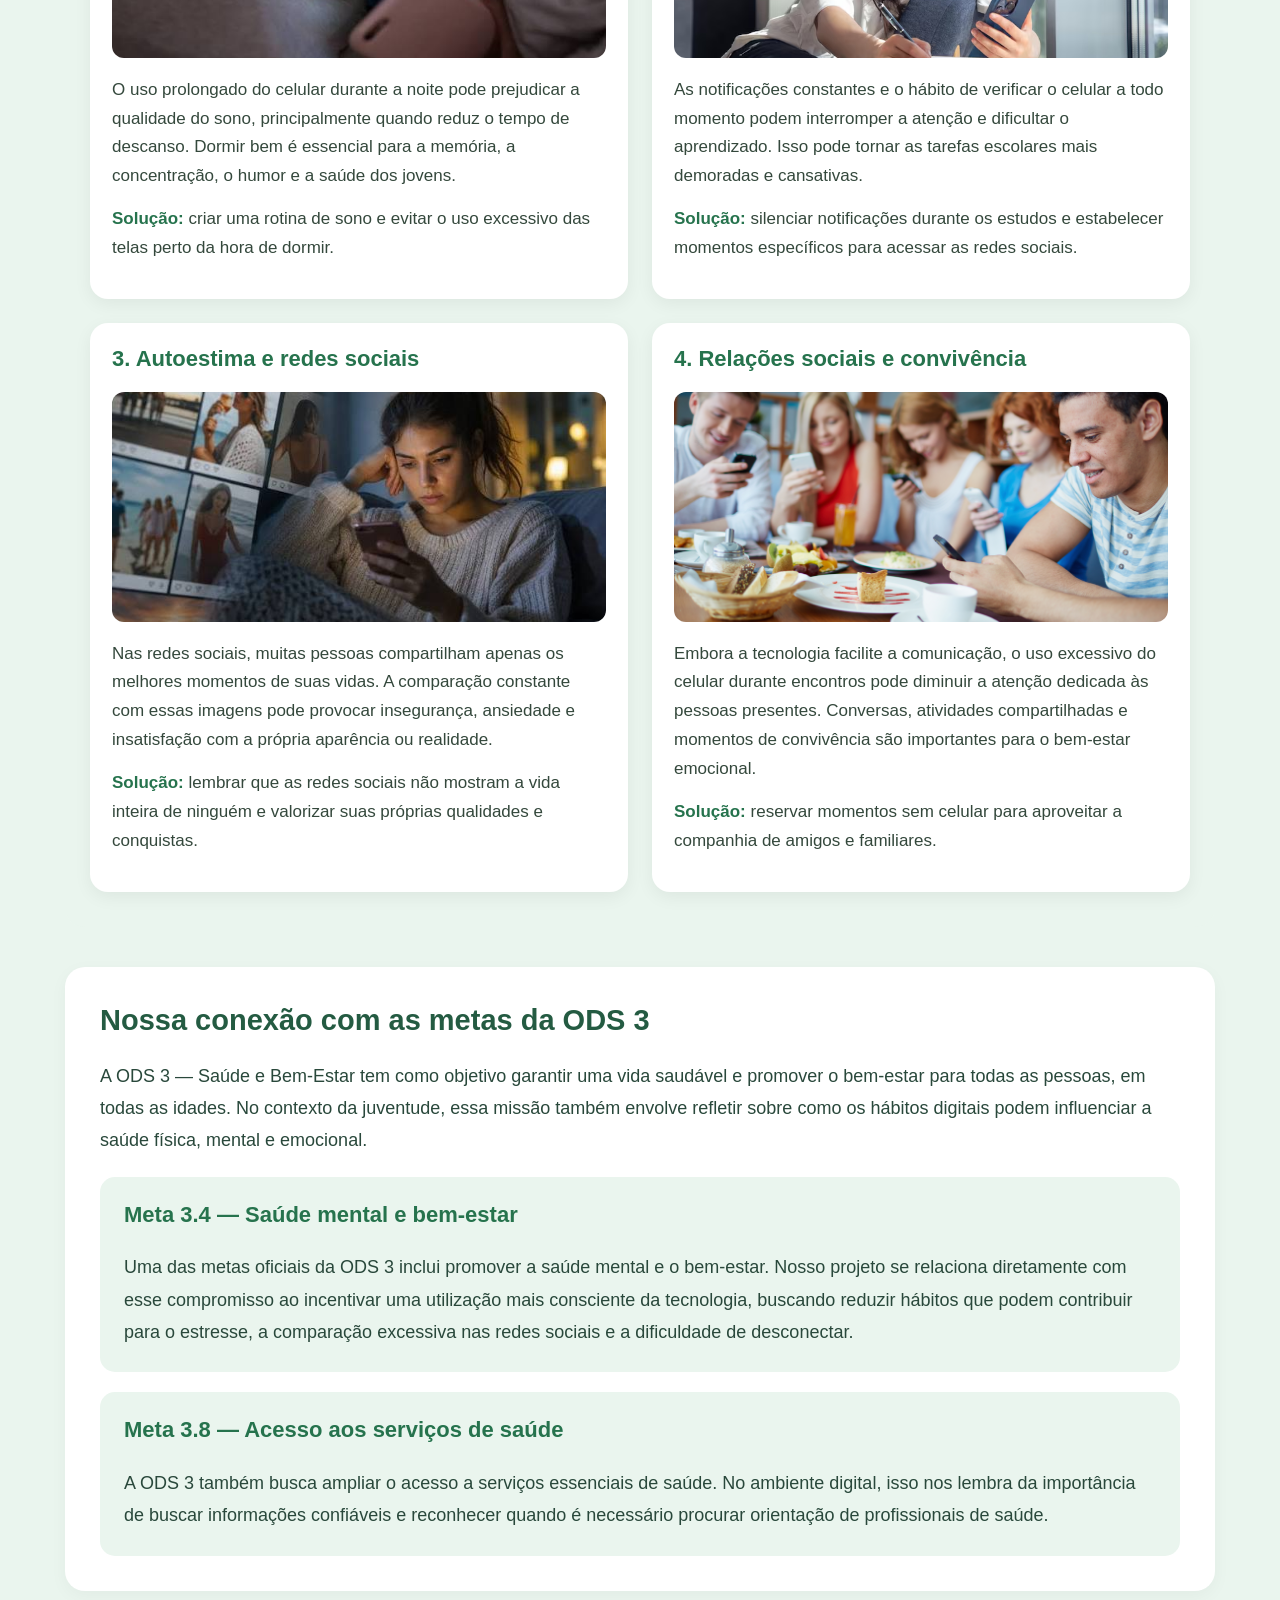
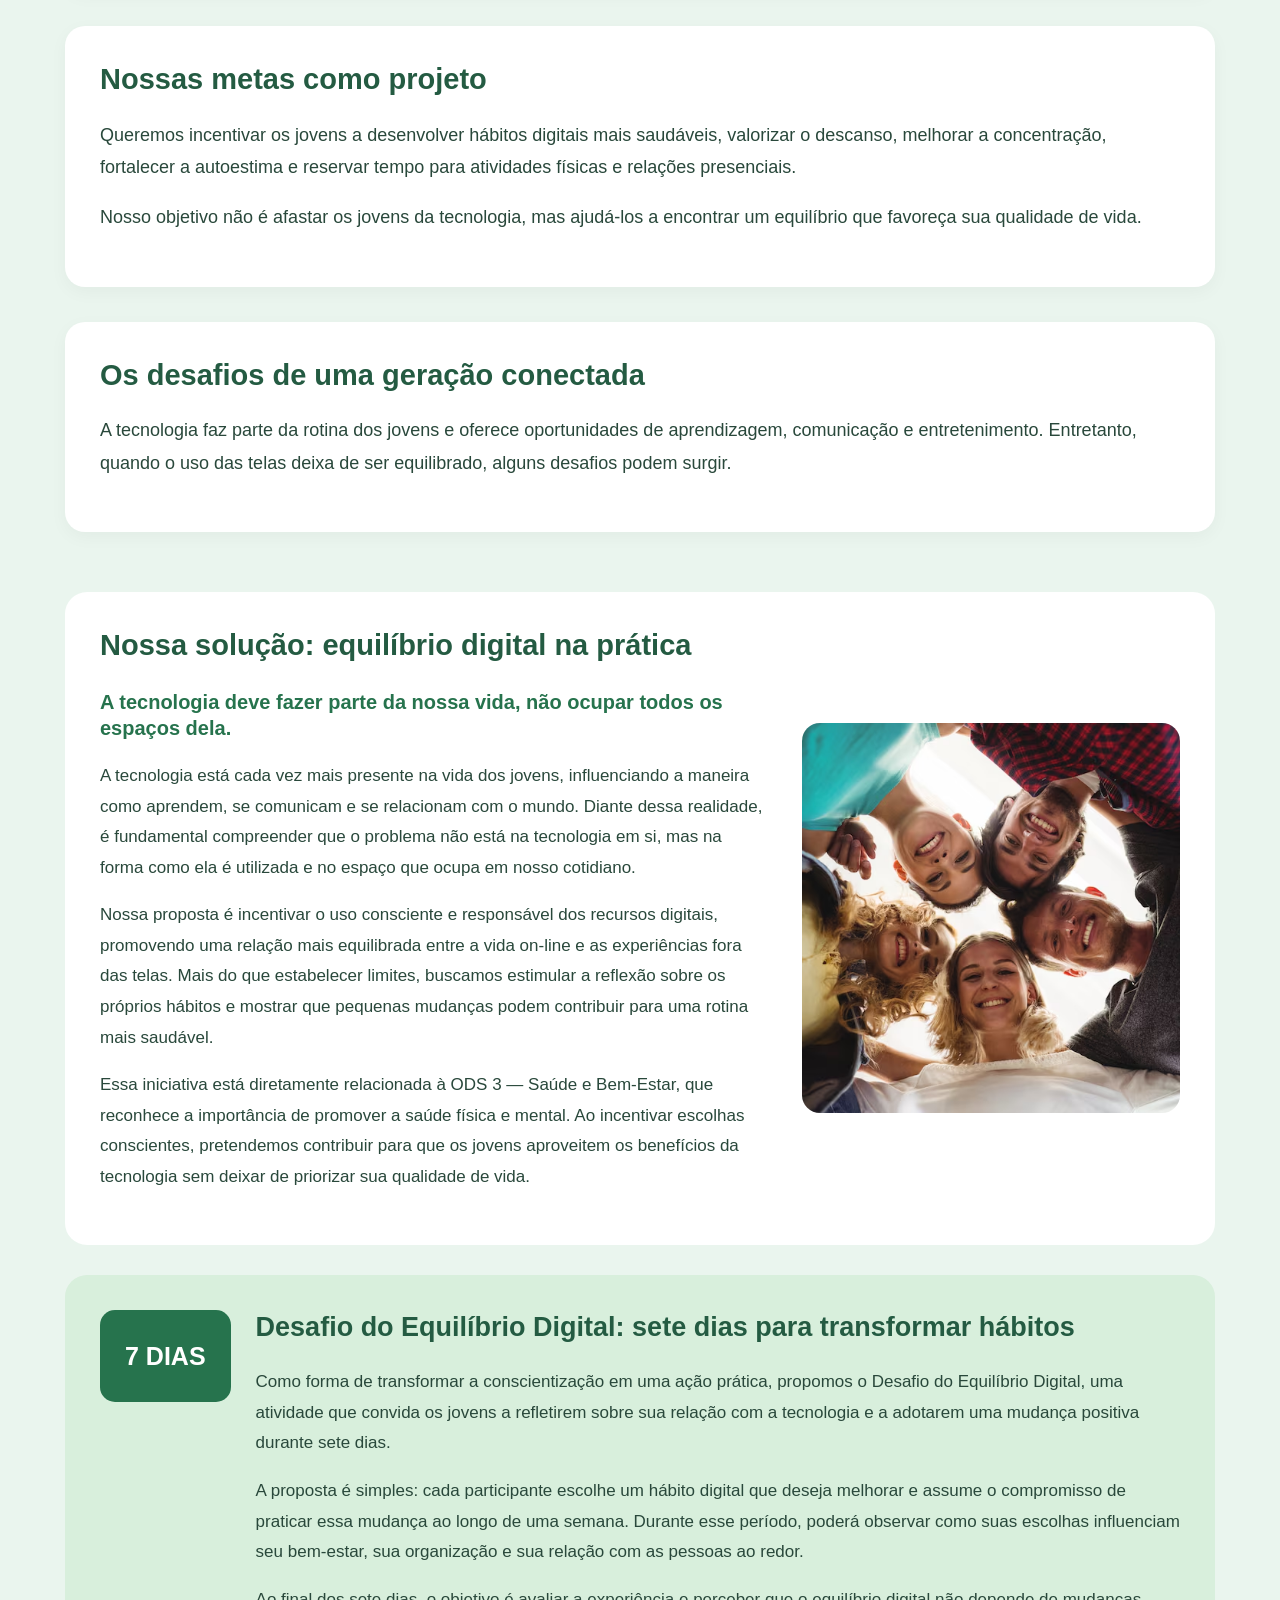
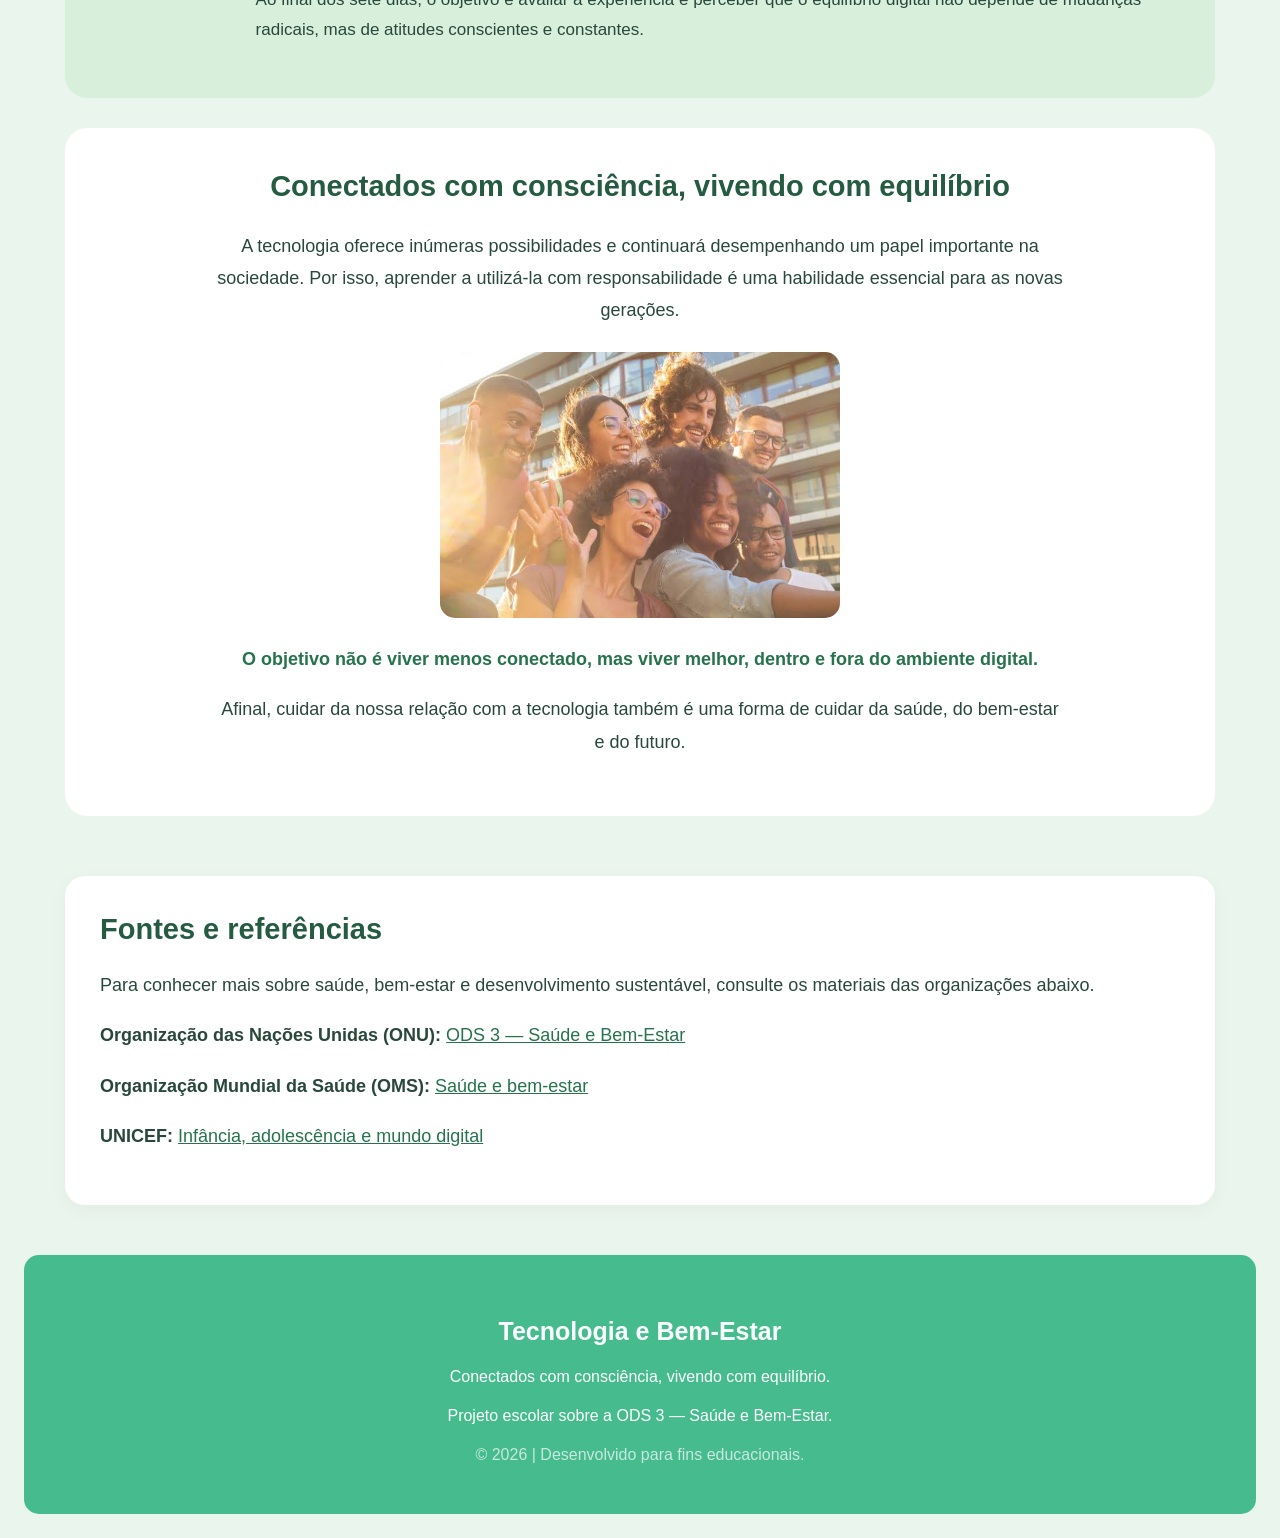
==== commit 32b98d87: "site ods 3" ====
--- a/index.html
+++ b/index.html
@@ -474,7 +474,7 @@
             <div class="solucao-imagem">
 
                 <img
-                    src="./img/jovens felizes juntos.jpg"
+                    src="./img/pessoas roda felizes.avif"
                     alt="Grupo de jovens felizes juntos"
                 >
 
@@ -603,5 +603,30 @@
 
     </div>
 
+
+
+
+
+    <!-- RODAPÉ DO SITE -->
+
+<div class="rodape">
+    <h3>Tecnologia e Bem-Estar</h3>
+
+    <p>
+        Conectados com consciência,
+        vivendo com equilíbrio.
+    </p>
+
+    <p>
+        Projeto escolar sobre a ODS 3 —
+        Saúde e Bem-Estar.
+    </p>
+
+    <p class="direitos">
+        © 2026 | Desenvolvido para fins educacionais.
+    </p>
+</div>
+
+
 </body>
 </html>
--- a/style.css
+++ b/style.css
@@ -14,7 +14,7 @@
     line-height: 1.7;
     margin: 0;
     padding: 24px;
-    background-image: url("./img/fundoooooo.avif");
+    background-image: url("./img/FUNDO\ IDEAL.jpg");
     background-size: cover;
     background-position: center;
     background-repeat: no-repeat;
@@ -500,7 +500,33 @@
     width: 400px;
 }
 
-
-
-
-
+/* RODAPÉ DO SITE */
+
+.rodape {
+    background-color: #45bb8e;
+    color: white;
+    text-align: center;
+    padding: 35px;
+    margin-top: 50px;
+    border-radius: 15px;
+}
+
+.rodape h3 {
+    color: #fafffd;
+    font-size: 25px;
+    margin-bottom: 15px;
+}
+
+.rodape p {
+    font-size: 16px;
+    margin: 10px 0;
+}
+
+.direitos {
+    font-size: 13px;
+    color: #c9e8df;
+    margin-top: 25px;
+}
+
+
+
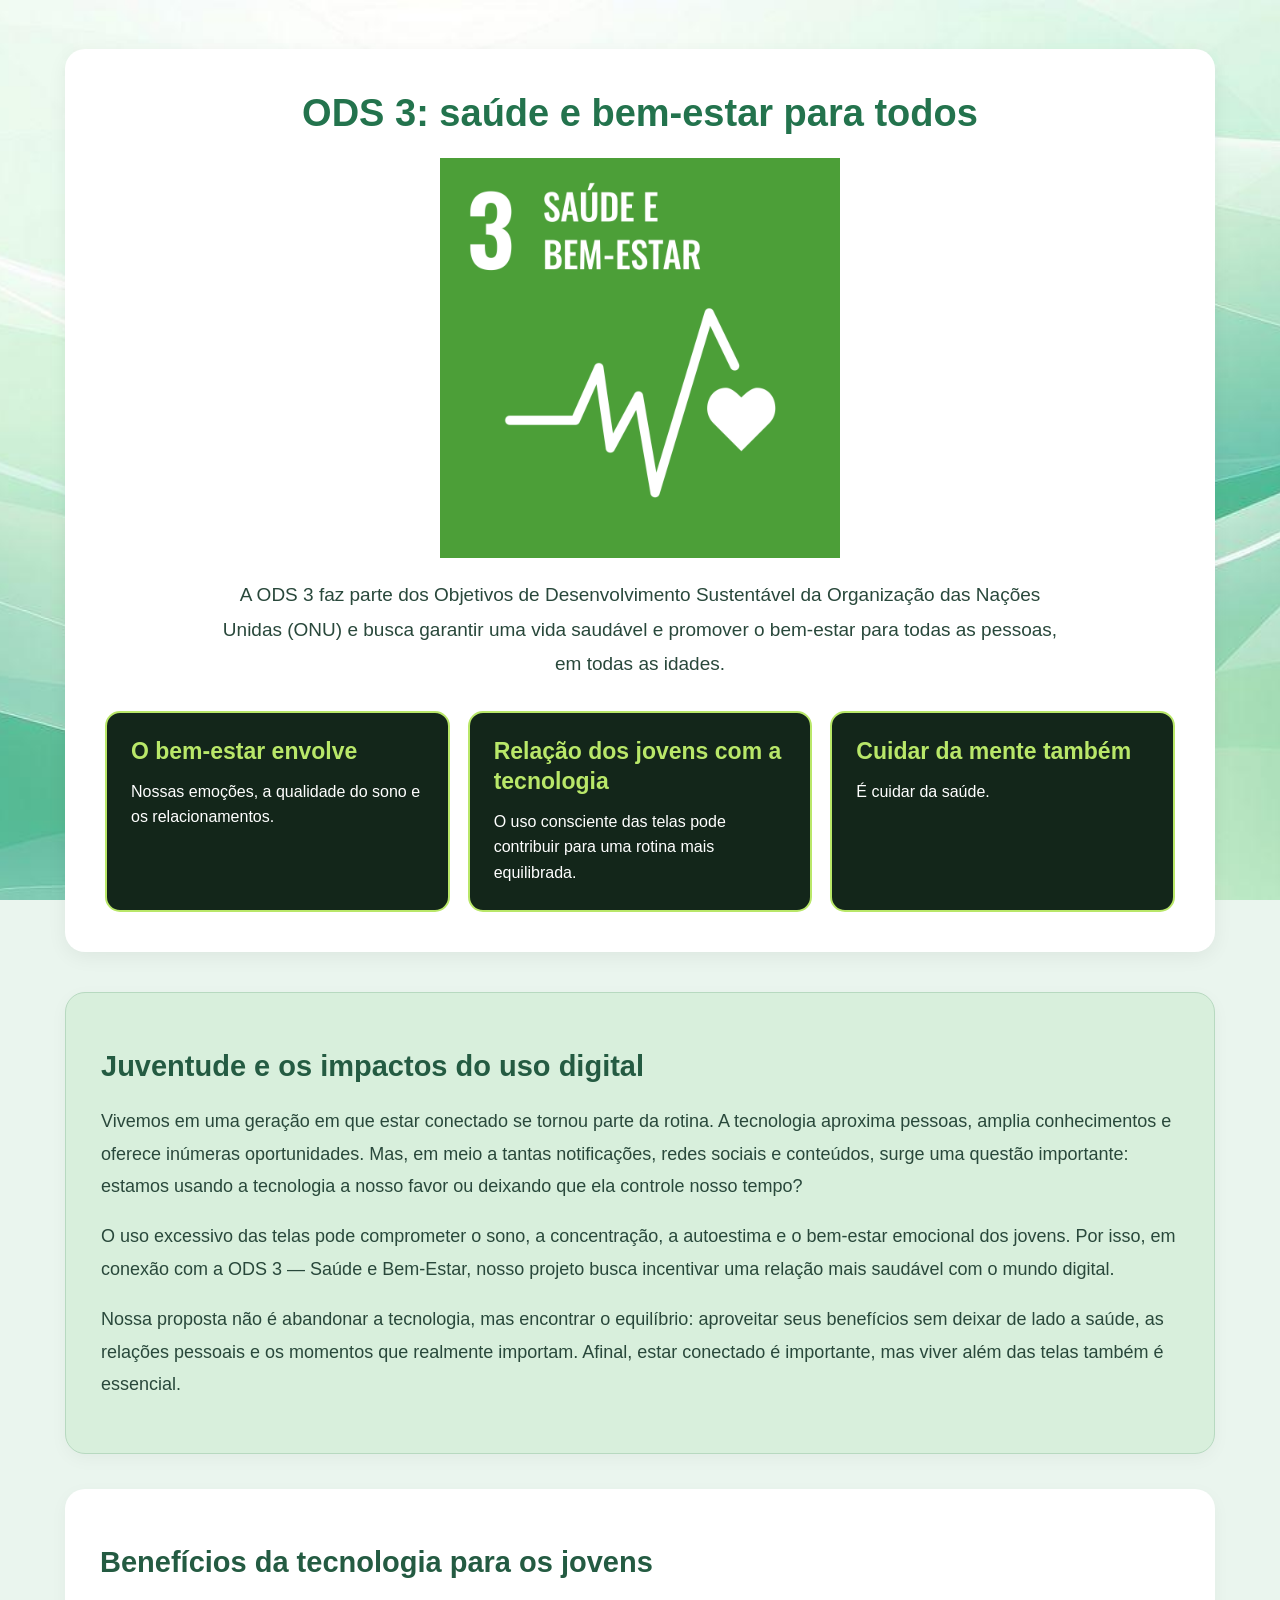
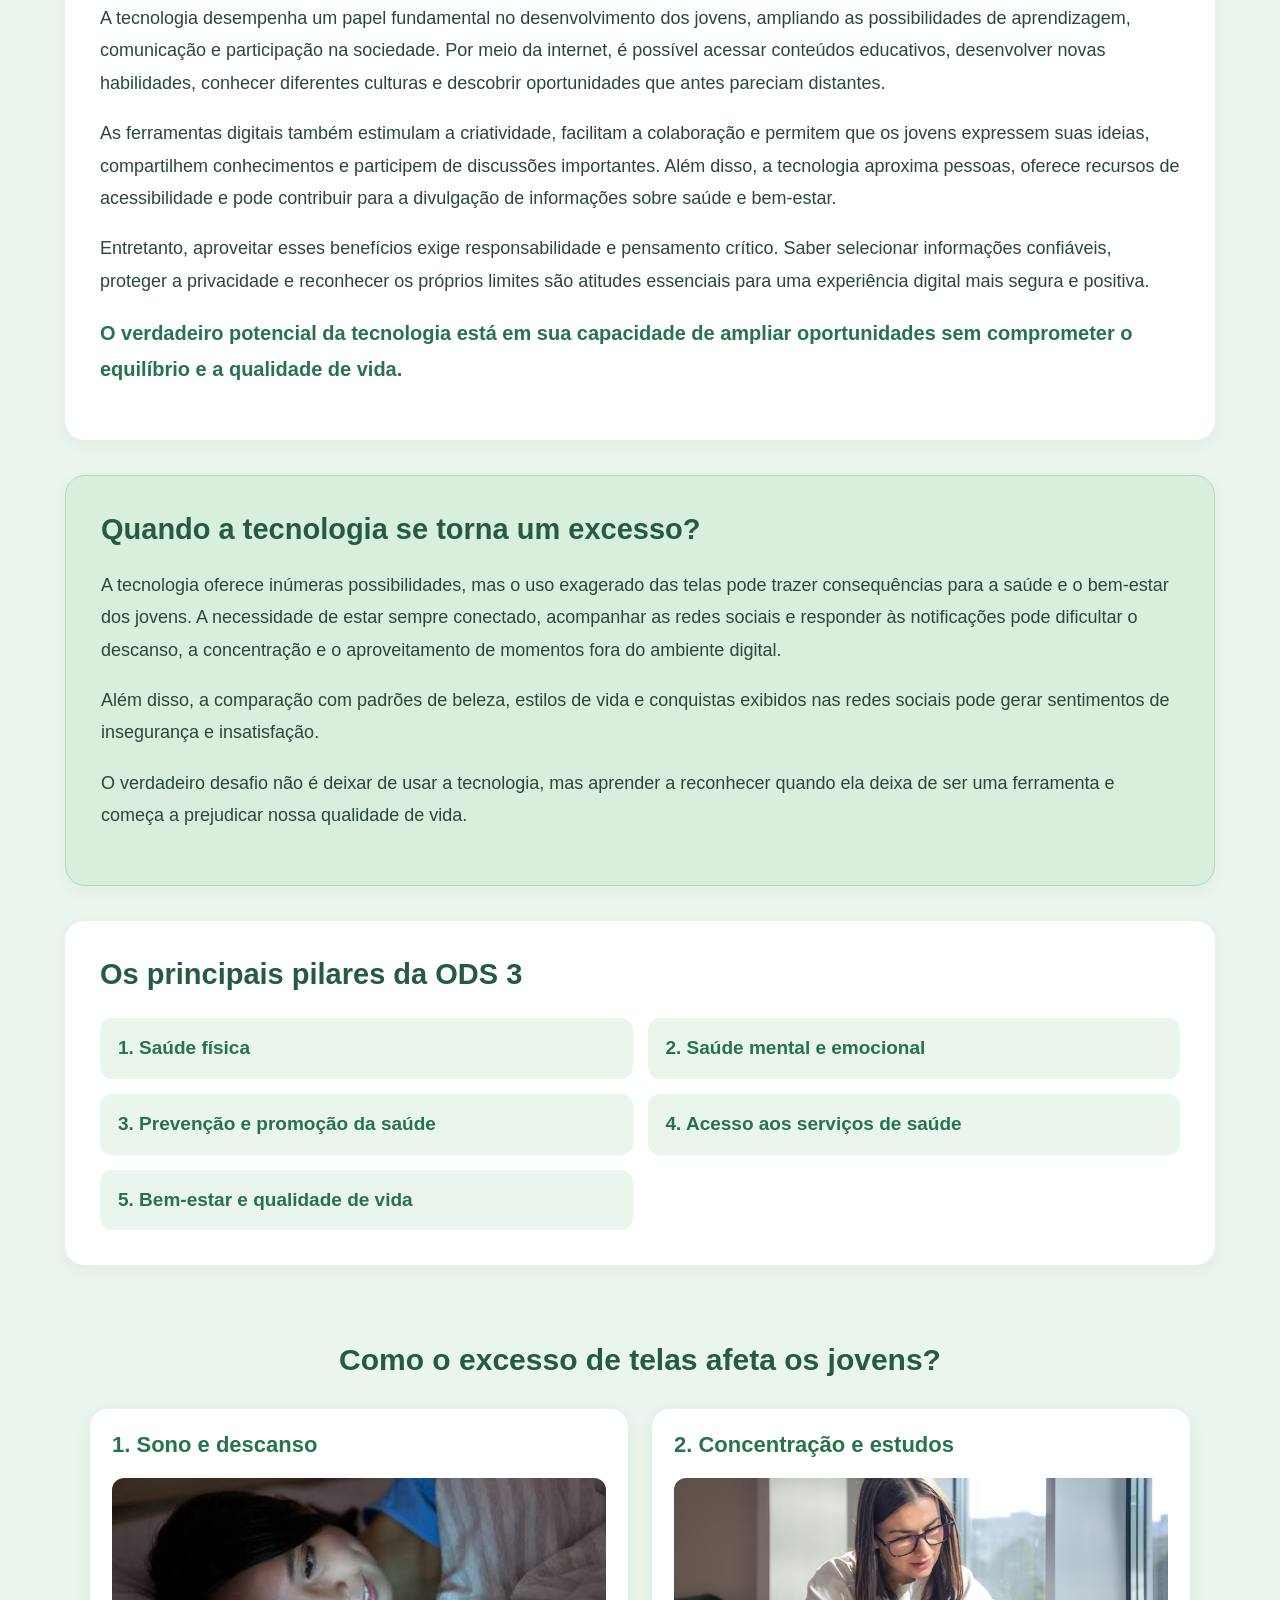
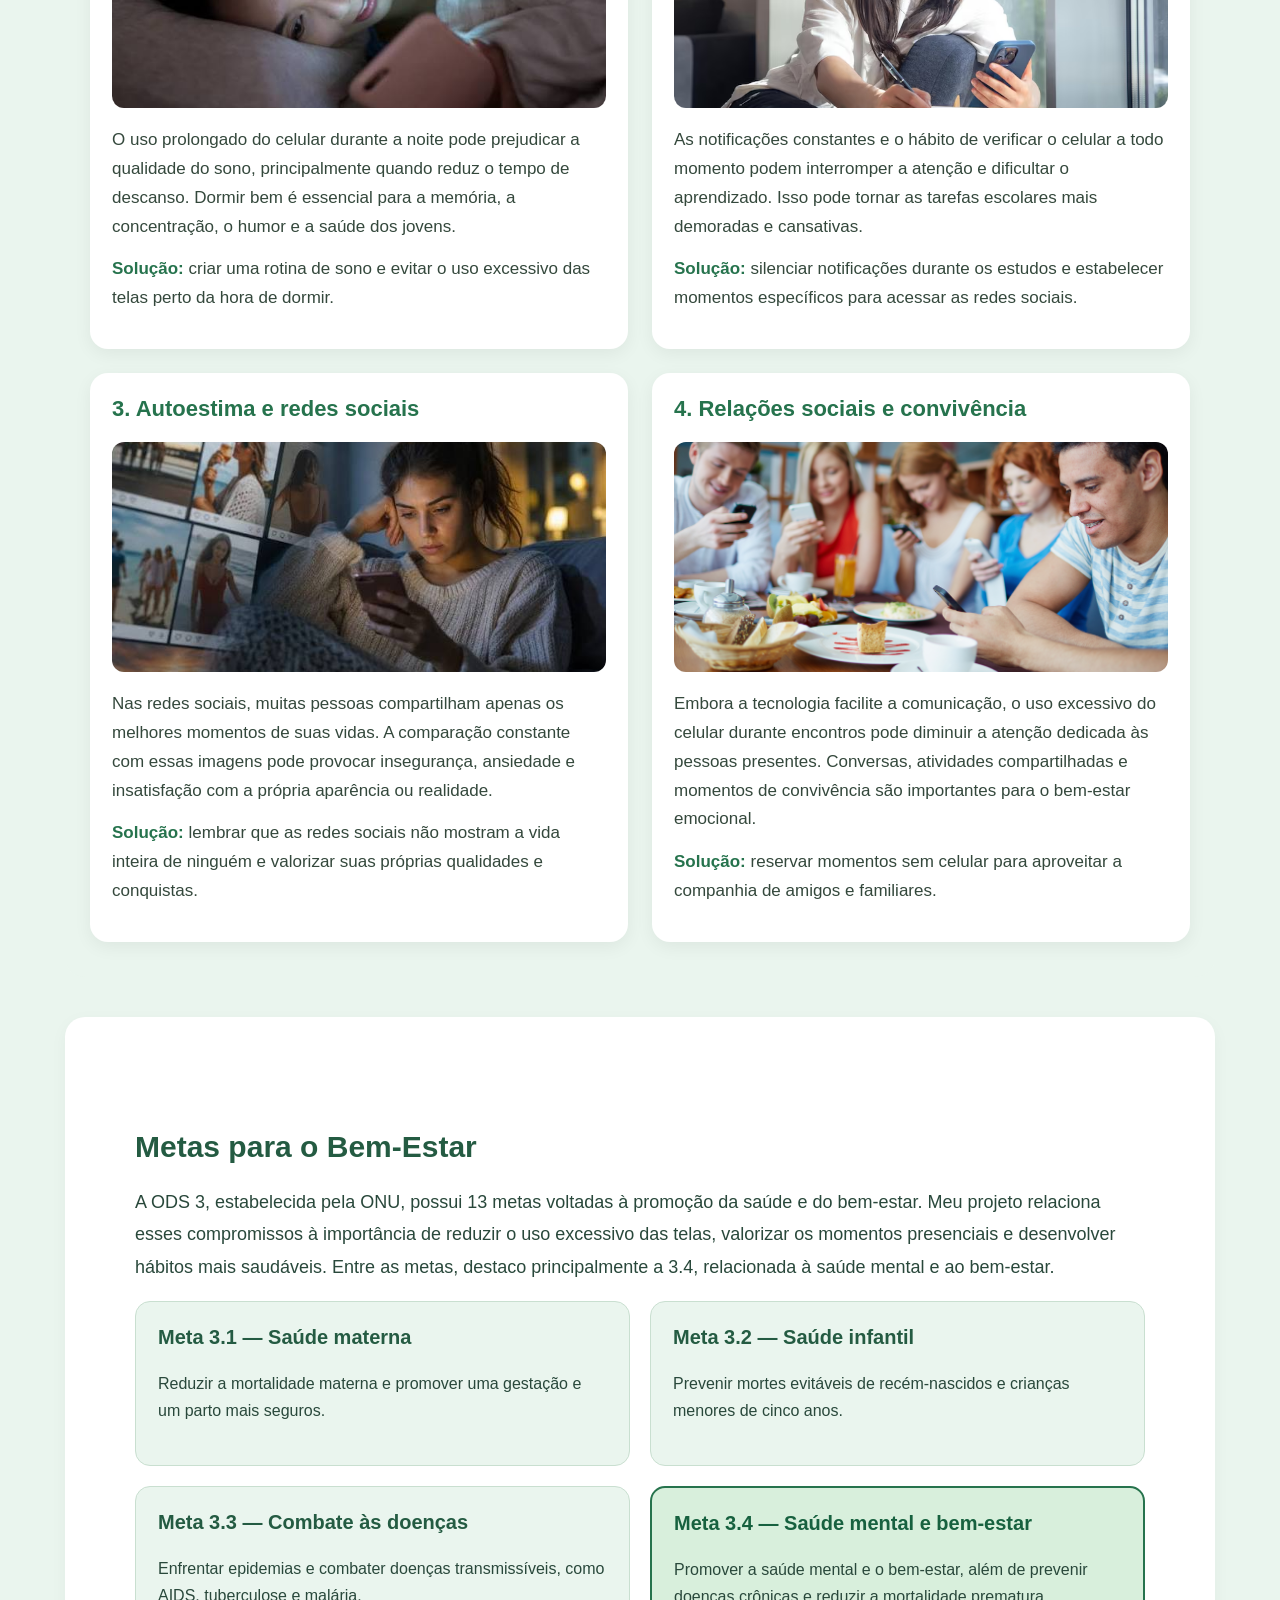
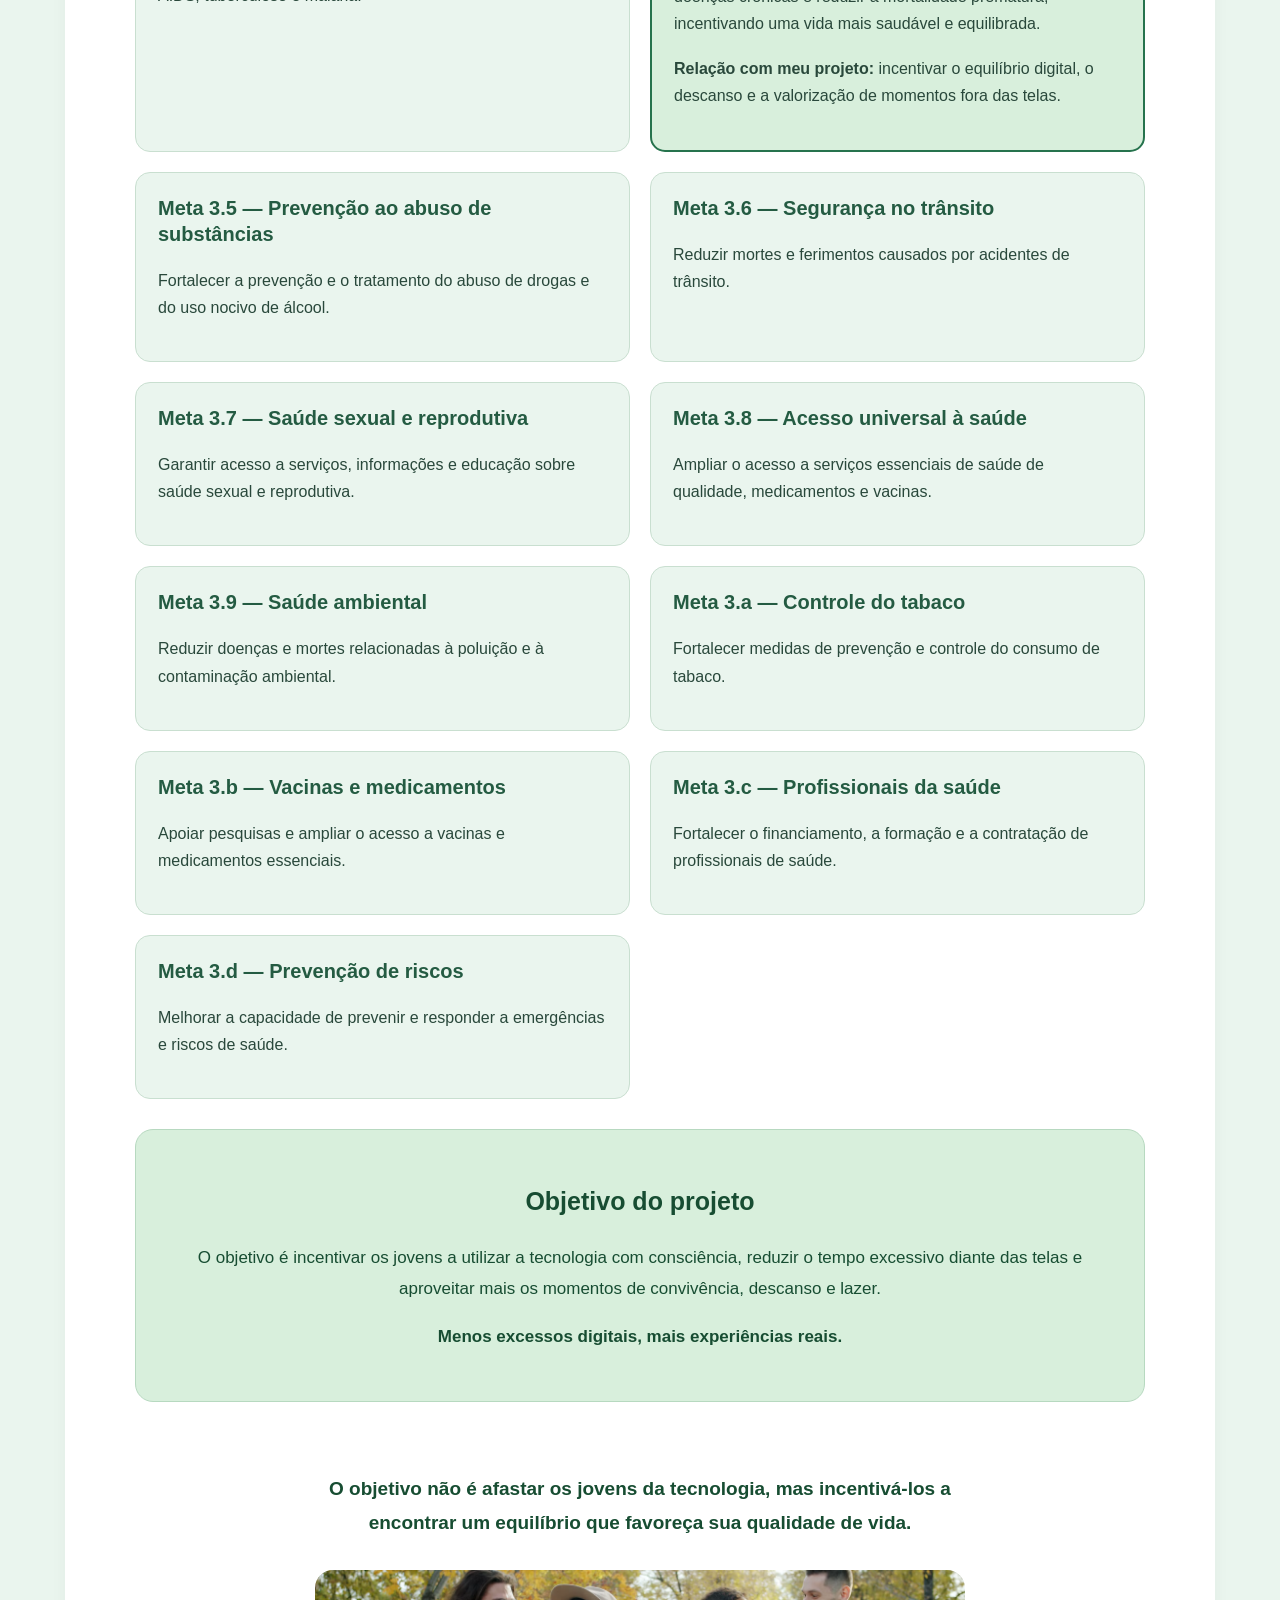
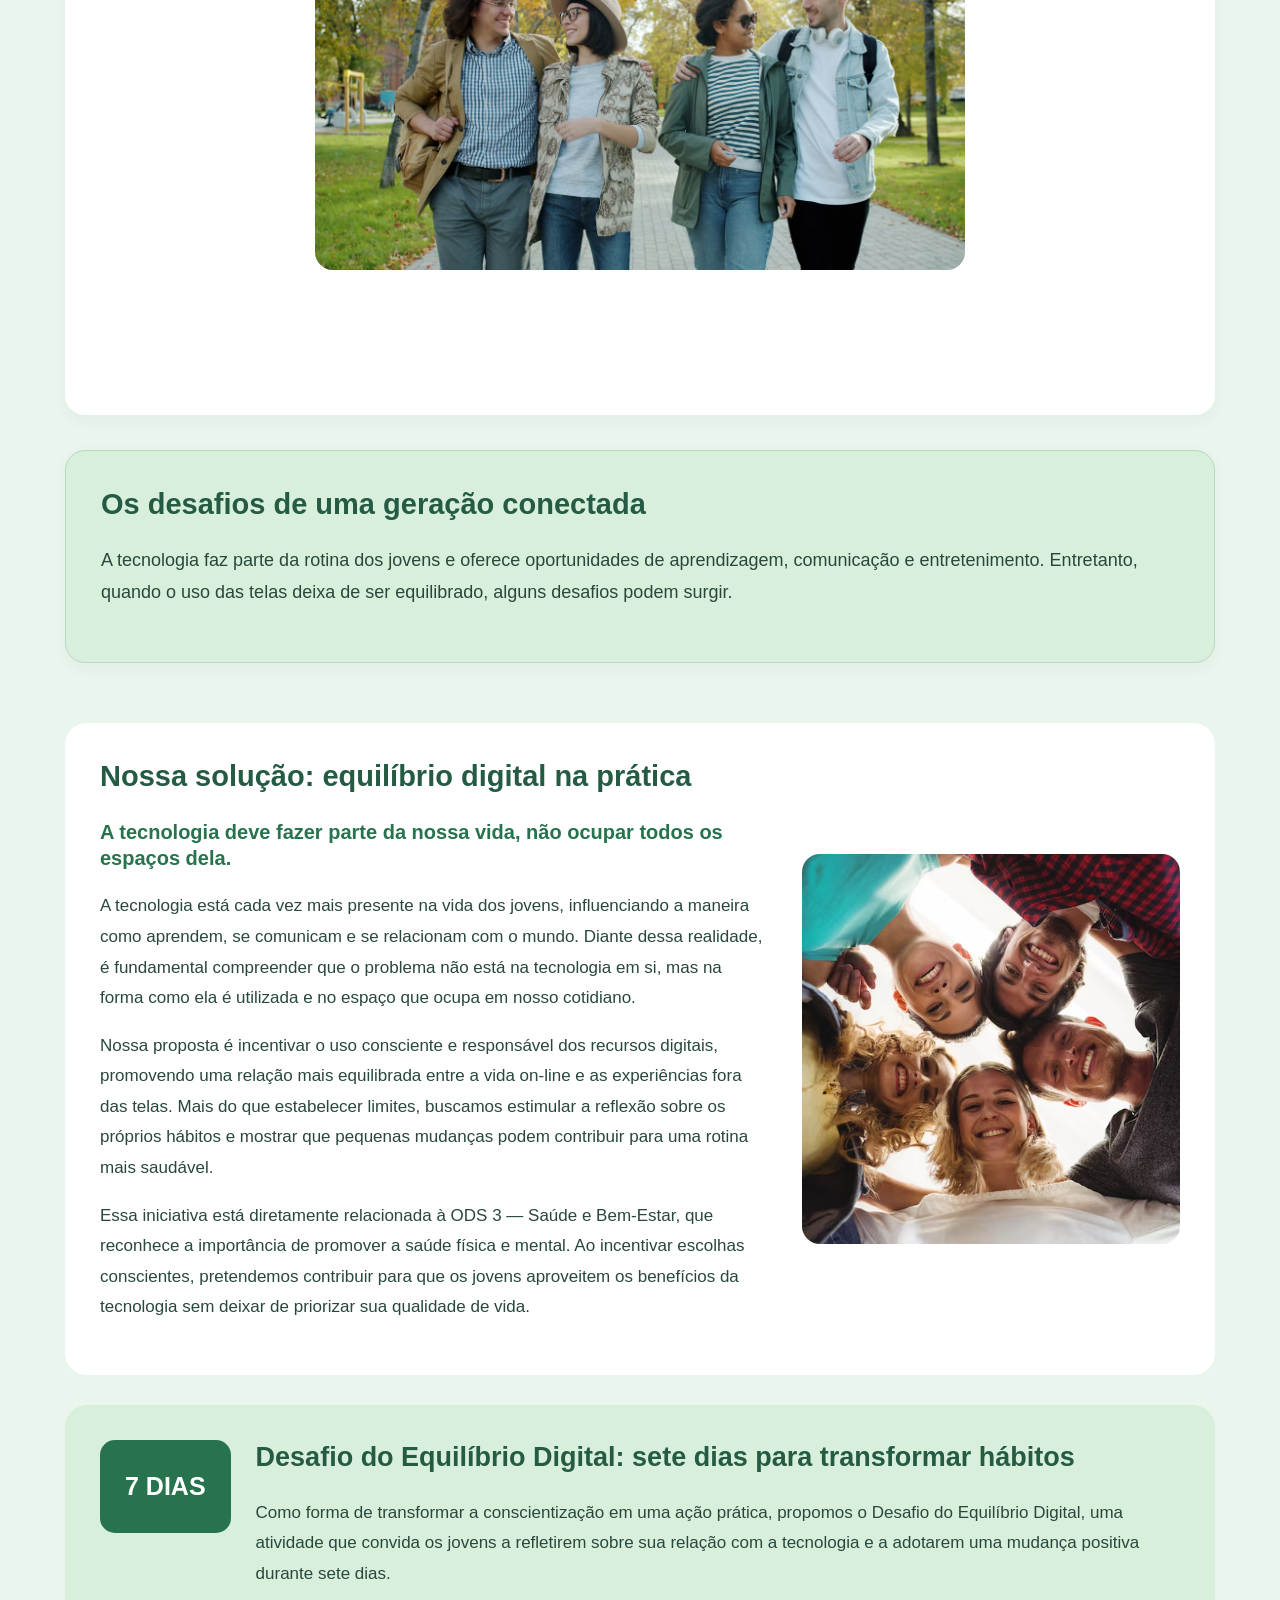
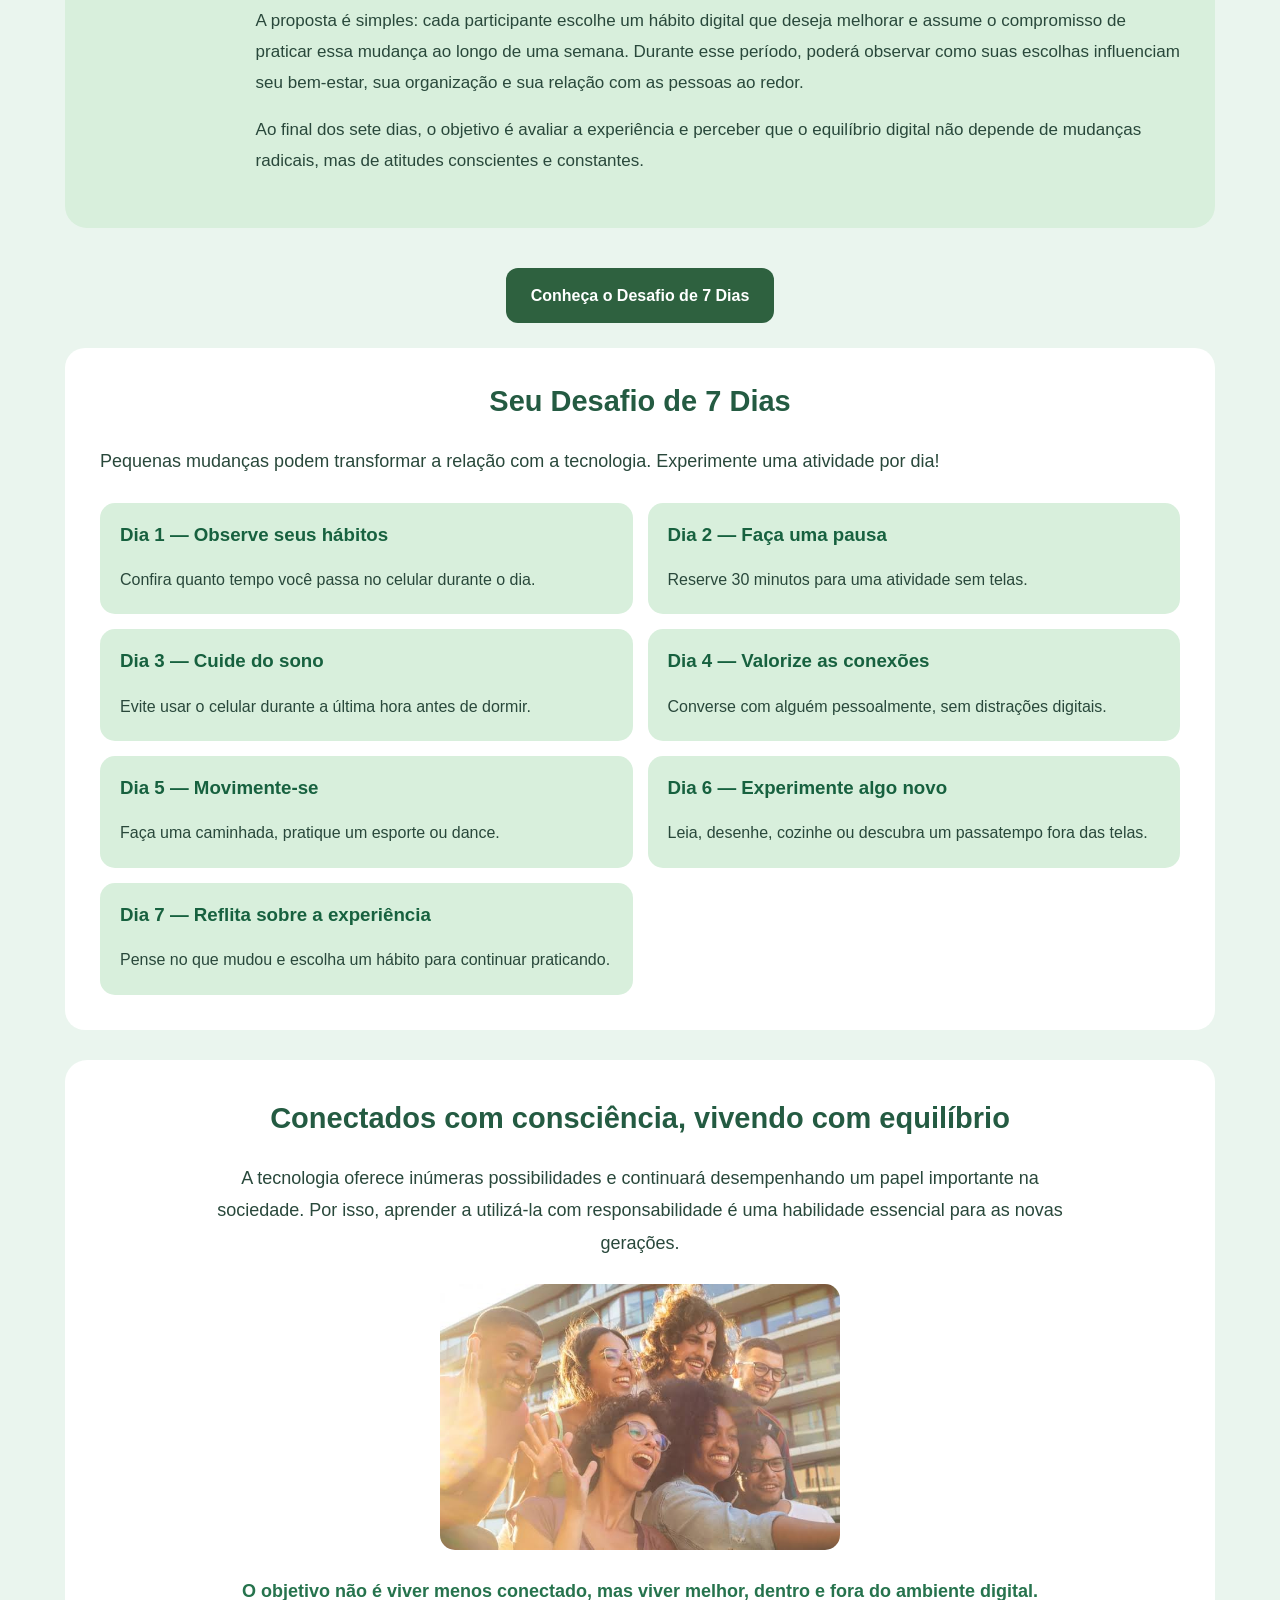
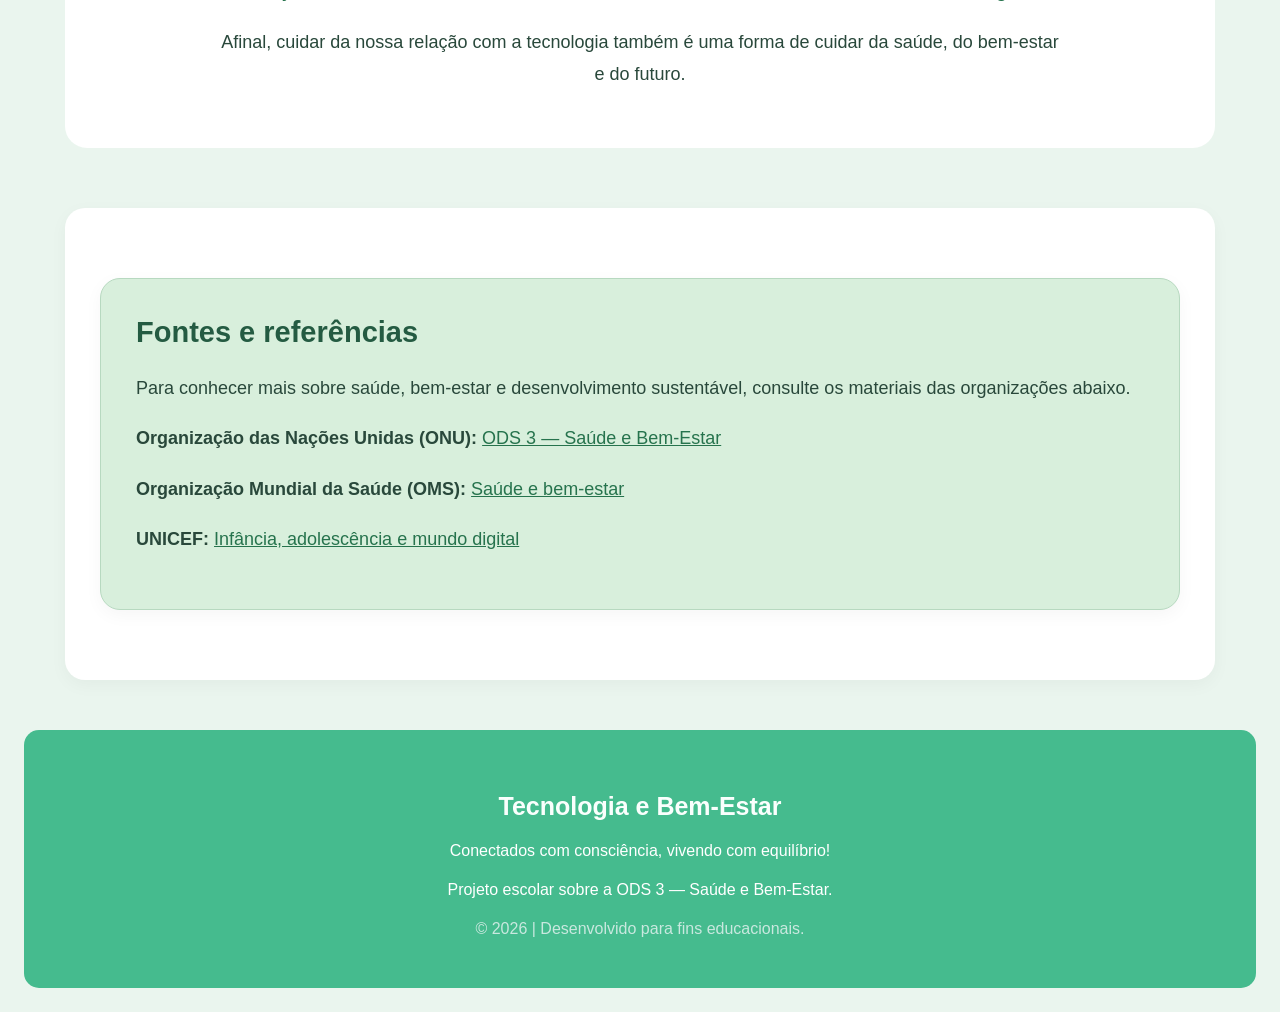
==== commit 199b612d: "Atualizado site ods 3" ====
--- a/index.html
+++ b/index.html
@@ -17,7 +17,7 @@
 
         <h1 class="titulo-principal">
             ODS 3: saúde e bem-estar para todos </h1>
-            <img class="imagem-h1" src="./img/ods3.jpg" alt="ODS 3">
+            <img class="imagem-h1" src="./img/ODS 3 ORIGINAL.png" alt="ODS 3">
 
         <p class="subtitulo">
             A ODS 3 faz parte dos Objetivos de Desenvolvimento
@@ -62,10 +62,10 @@
 
     <!-- TECNOLOGIA E JUVENTUDE -->
 
-    <div class="bloco-texto">
+    <div class="bloco-texto cartao-verde">
 
         <h2>
-            Tecnologia e juventude: o equilíbrio faz a diferença
+            <h2>Juventude e os impactos do uso digital</h2>
         </h2>
 
         <p>
@@ -94,6 +94,8 @@
             além das telas também é essencial.
         </p>
 
+        
+
     </div>
 
 
@@ -101,7 +103,7 @@
 
     <div class="bloco-texto">
 
-        <h2>Tecnologia: oportunidades que transformam vidas</h2>
+        <h2><h2>Benefícios da tecnologia para os jovens</h2></h2>
 
         <p>
             A tecnologia desempenha um papel fundamental no
@@ -143,7 +145,8 @@
 
     <!-- QUANDO A TECNOLOGIA SE TORNA UM EXCESSO -->
 
-    <div class="bloco-texto">
+    
+<div class="bloco-texto cartao-verde">
 
         <h2>Quando a tecnologia se torna um excesso?</h2>
 
@@ -337,77 +340,177 @@
 
     <div class="bloco-texto">
 
-        <h2>Nossa conexão com as metas da ODS 3</h2>
-
-        <p>
-            A ODS 3 — Saúde e Bem-Estar tem como objetivo
-            garantir uma vida saudável e promover o bem-estar
-            para todas as pessoas, em todas as idades.
-            No contexto da juventude, essa missão também envolve
-            refletir sobre como os hábitos digitais podem influenciar
-            a saúde física, mental e emocional.
-        </p>
-
-        <div class="meta">
-
+        
+<!-- METAS DA ODS 3 -->
+
+<div class="area-metas">
+
+    <h2>Metas para o Bem-Estar</h2>
+
+    <p class="introducao-metas">
+        A ODS 3, estabelecida pela ONU, possui 13 metas
+        voltadas à promoção da saúde e do bem-estar.
+
+        Meu projeto relaciona esses compromissos à importância
+        de reduzir o uso excessivo das telas, valorizar
+        os momentos presenciais e desenvolver hábitos
+        mais saudáveis.
+
+        Entre as metas, destaco principalmente a 3.4,
+        relacionada à saúde mental e ao bem-estar.
+    </p>
+
+    <div class="grade-metas">
+
+        <div class="cartao-meta">
+            <h3>Meta 3.1 — Saúde materna</h3>
+            <p>
+                Reduzir a mortalidade materna e promover
+                uma gestação e um parto mais seguros.
+            </p>
+        </div>
+
+        <div class="cartao-meta">
+            <h3>Meta 3.2 — Saúde infantil</h3>
+            <p>
+                Prevenir mortes evitáveis de recém-nascidos
+                e crianças menores de cinco anos.
+            </p>
+        </div>
+
+        <div class="cartao-meta">
+            <h3>Meta 3.3 — Combate às doenças</h3>
+            <p>
+                Enfrentar epidemias e combater doenças
+                transmissíveis, como AIDS, tuberculose e malária.
+            </p>
+        </div>
+
+        <div class="cartao-meta meta-principal">
             <h3>Meta 3.4 — Saúde mental e bem-estar</h3>
-
-            <p>
-                Uma das metas oficiais da ODS 3 inclui promover
-                a saúde mental e o bem-estar. Nosso projeto
-                se relaciona diretamente com esse compromisso
-                ao incentivar uma utilização mais consciente
-                da tecnologia, buscando reduzir hábitos que podem
-                contribuir para o estresse, a comparação excessiva
-                nas redes sociais e a dificuldade de desconectar.
-            </p>
-
-        </div>
-
-        <div class="meta">
-
-            <h3>Meta 3.8 — Acesso aos serviços de saúde</h3>
-
-            <p>
-                A ODS 3 também busca ampliar o acesso a serviços
-                essenciais de saúde. No ambiente digital,
-                isso nos lembra da importância de buscar
-                informações confiáveis e reconhecer quando
-                é necessário procurar orientação de profissionais
-                de saúde.
-            </p>
-
-        </div>
-
-    </div>
-
-
-    <!-- METAS DO PROJETO -->
-
-    <div class="bloco-texto">
-
-        <h2>Nossas metas como projeto</h2>
-
-        <p>
-            Queremos incentivar os jovens a desenvolver hábitos
-            digitais mais saudáveis, valorizar o descanso,
-            melhorar a concentração, fortalecer a autoestima
-            e reservar tempo para atividades físicas
-            e relações presenciais.
-        </p>
-
-        <p>
-            Nosso objetivo não é afastar os jovens da tecnologia,
-            mas ajudá-los a encontrar um equilíbrio que favoreça
-            sua qualidade de vida.
-        </p>
-
-    </div>
+            <p>
+                Promover a saúde mental e o bem-estar, além de prevenir doenças crônicas e reduzir a mortalidade prematura, incentivando uma vida mais saudável e equilibrada.
+            </p>
+            <p>
+                <strong>Relação com meu projeto:</strong>
+                incentivar o equilíbrio digital, o descanso
+                e a valorização de momentos fora das telas.
+            </p>
+        </div>
+
+        <div class="cartao-meta">
+            <h3>Meta 3.5 — Prevenção ao abuso de substâncias</h3>
+            <p>
+                Fortalecer a prevenção e o tratamento
+                do abuso de drogas e do uso nocivo de álcool.
+            </p>
+        </div>
+
+        <div class="cartao-meta">
+            <h3>Meta 3.6 — Segurança no trânsito</h3>
+            <p>
+                Reduzir mortes e ferimentos causados
+                por acidentes de trânsito.
+            </p>
+        </div>
+
+        <div class="cartao-meta">
+            <h3>Meta 3.7 — Saúde sexual e reprodutiva</h3>
+            <p>
+                Garantir acesso a serviços, informações
+                e educação sobre saúde sexual e reprodutiva.
+            </p>
+        </div>
+
+       <div class="cartao-meta">
+            <h3>Meta 3.8 — Acesso universal à saúde</h3>
+            <p>
+                Ampliar o acesso a serviços essenciais
+                de saúde de qualidade, medicamentos e vacinas.
+            </p>
+    </div>
+
+        <div class="cartao-meta">
+            <h3>Meta 3.9 — Saúde ambiental</h3>
+            <p>
+                Reduzir doenças e mortes relacionadas
+                à poluição e à contaminação ambiental.
+            </p>
+        </div>
+
+        <div class="cartao-meta">
+            <h3>Meta 3.a — Controle do tabaco</h3>
+            <p>
+                Fortalecer medidas de prevenção
+                e controle do consumo de tabaco.
+            </p>
+        </div>
+
+        <div class="cartao-meta">
+            <h3>Meta 3.b — Vacinas e medicamentos</h3>
+            <p>
+                Apoiar pesquisas e ampliar o acesso
+                a vacinas e medicamentos essenciais.
+            </p>
+        </div>
+
+        <div class="cartao-meta">
+            <h3>Meta 3.c — Profissionais da saúde</h3>
+            <p>
+                Fortalecer o financiamento, a formação
+                e a contratação de profissionais de saúde.
+            </p>
+        </div>
+
+        <div class="cartao-meta">
+            <h3>Meta 3.d — Prevenção de riscos</h3>
+            <p>
+                Melhorar a capacidade de prevenir
+                e responder a emergências e riscos de saúde.
+            </p>
+        </div>
+
+    </div>
+
+    <div class="mensagem-metas">
+
+        <h3>Objetivo do projeto</h3>
+
+        <p>
+            O objetivo é incentivar os jovens a utilizar
+            a tecnologia com consciência, reduzir o tempo
+            excessivo diante das telas e aproveitar mais
+            os momentos de convivência, descanso e lazer.
+        </p>
+
+        <p>
+            <strong>
+                Menos excessos digitais, mais experiências reais.
+            </strong>
+        </p>
+
+    </div>
+<p class="frase-final-metas">
+    O objetivo não é afastar os jovens da tecnologia,
+    mas incentivá-los a encontrar um equilíbrio que
+    favoreça sua qualidade de vida.
+</p>
+<img
+    src="./img/PESSOASSSSSSSS FELIZESSS EQUILIBRADASASSSS.avif"
+    alt="Jovens convivendo ao ar livre"
+    class="imagem-equilibrio"
+>
+
+
+</div>
+
+
+        </div>
 
 
     <!-- DESAFIOS DA GERAÇÃO CONECTADA -->
 
-    <div class="bloco-texto">
+     <div class="bloco-texto cartao-verde">
 
         <h2>Os desafios de uma geração conectada</h2>
 
@@ -485,7 +588,7 @@
 
         <!-- DESAFIO DE SETE DIAS -->
 
-        <div class="desafio-digital">
+        <div class="desafio-digital" id="desafio">
 
             <div class="desafio-icone">
                 7 DIAS
@@ -531,6 +634,64 @@
 
         <!-- CONCLUSÃO -->
 
+
+<div class="area-botao-desafio">
+    <a href="#atividades-desafio" class="botao-desafio">
+        Conheça o Desafio de 7 Dias
+    </a>
+</div>
+
+<div id="atividades-desafio" class="atividades-desafio">
+
+    <h2>Seu Desafio de 7 Dias</h2>
+
+    <p>
+        Pequenas mudanças podem transformar a relação
+        com a tecnologia. Experimente uma atividade por dia!
+    </p>
+
+    <div class="grade-atividades">
+
+        <div class="atividade">
+            <h3>Dia 1 — Observe seus hábitos</h3>
+            <p>Confira quanto tempo você passa no celular durante o dia.</p>
+        </div>
+
+        <div class="atividade">
+            <h3>Dia 2 — Faça uma pausa</h3>
+            <p>Reserve 30 minutos para uma atividade sem telas.</p>
+        </div>
+
+        <div class="atividade">
+            <h3>Dia 3 — Cuide do sono</h3>
+            <p>Evite usar o celular durante a última hora antes de dormir.</p>
+        </div>
+
+        <div class="atividade">
+            <h3>Dia 4 — Valorize as conexões</h3>
+            <p>Converse com alguém pessoalmente, sem distrações digitais.</p>
+        </div>
+
+        <div class="atividade">
+            <h3>Dia 5 — Movimente-se</h3>
+            <p>Faça uma caminhada, pratique um esporte ou dance.</p>
+        </div>
+
+        <div class="atividade">
+            <h3>Dia 6 — Experimente algo novo</h3>
+            <p>Leia, desenhe, cozinhe ou descubra um passatempo fora das telas.</p>
+        </div>
+
+        <div class="atividade">
+            <h3>Dia 7 — Reflita sobre a experiência</h3>
+            <p>Pense no que mudou e escolha um hábito para continuar praticando.</p>
+        </div>
+
+    </div>
+
+</div>
+
+
         <div class="solucao-conclusao">
 
             <h2>
@@ -571,6 +732,7 @@
     <!-- FONTES E REFERÊNCIAS -->
 
     <div class="bloco-texto referencias">
+ <div class="bloco-texto cartao-verde">
 
         <h2>Fontes e referências</h2>
 
@@ -602,7 +764,7 @@
         </p>
 
     </div>
-
+</div>
 
 
 
@@ -614,7 +776,7 @@
 
     <p>
         Conectados com consciência,
-        vivendo com equilíbrio.
+        vivendo com equilíbrio!
     </p>
 
     <p>
--- a/style.css
+++ b/style.css
@@ -528,5 +528,272 @@
     margin-top: 25px;
 }
 
-
-
+/* METAS DA ODS 3 */
+
+.area-metas {
+    max-width: 1150px;
+    margin: 40px auto;
+    padding: 35px;
+    background-color: white;
+    border-radius: 20px;
+}
+
+.area-metas h2 {
+    color: #245b42;
+    font-size: 30px;
+    margin-bottom: 20px;
+}
+
+.introducao-metas {
+    font-size: 18px;
+    line-height: 1.8;
+    margin-bottom: 30px;
+}
+
+/* CARTÕES DAS METAS */
+
+.grade-metas {
+    display: grid;
+    grid-template-columns: repeat(2, 1fr);
+    gap: 20px;
+}
+
+.cartao-meta {
+    background-color: #eaf5ee;
+    padding: 22px;
+    border-radius: 15px;
+    border: 1px solid #c9dfd0;
+}
+
+.cartao-meta h3 {
+    color: #245b42;
+    font-size: 20px;
+    margin-top: 0;
+}
+
+.cartao-meta p {
+    font-size: 16px;
+    line-height: 1.7;
+}
+
+/* DESTAQUE DA META 3.4 */
+
+.meta-principal {
+    background-color: #d8efdc;
+    border: 2px solid #26734d;
+}
+
+.meta-principal h3 {
+    color: #17613f;
+}
+
+/* MENSAGEM FINAL */
+
+.mensagem-metas {
+    background-color: #145c59;
+    color: white;
+    text-align: center;
+    padding: 30px;
+    margin-top: 30px;
+    border-radius: 18px;
+}
+
+.mensagem-metas h3 {
+    color: #b9f3dc;
+    font-size: 25px;
+}
+
+.mensagem-metas p {
+    color: white;
+    font-size: 17px;
+}
+
+/* METAS NO CELULAR */
+
+@media (max-width: 700px) {
+
+    .area-metas {
+        padding: 20px;
+    }
+
+    .grade-metas {
+        grid-template-columns: 1fr;
+    }
+
+    .area-metas h2 {
+        font-size: 25px;
+    }
+}
+/* BOTÃO DO DESAFIO */
+
+.botao-desafio {
+    display: inline-block;
+    background-color: #145c59;
+    color: white;
+    padding: 14px 25px;
+    border-radius: 12px;
+    text-decoration: none;
+    font-weight: bold;
+    margin-top: 15px;
+}
+
+.botao-desafio:hover {
+    background-color: #26734d;
+}
+
+/* MOVIMENTO SUAVE DA PÁGINA */
+
+html {
+    scroll-behavior: smooth;
+}
+/* BOTÃO ABAIXO DO DESAFIO */
+
+.area-botao-desafio {
+    text-align: center;
+    margin: 25px 0;
+}
+
+.botao-desafio {
+    display: inline-block;
+    background-color:   #2e613f;
+    color: white;
+    padding: 14px 25px;
+    border-radius: 12px;
+    text-decoration: none;
+    font-weight: bold;
+}
+
+.botao-desafio:hover {
+    background-color: #26734d;
+}
+
+html {
+    scroll-behavior: smooth;
+}
+
+
+/* ATIVIDADES DO DESAFIO */
+
+.atividades-desafio {
+    background-color: white;
+    padding: 35px;
+    margin-top: 25px;
+    border-radius: 20px;
+}
+
+.atividades-desafio h2 {
+    text-align: center;
+    color: #245b42;
+}
+
+.grade-atividades {
+    display: grid;
+    grid-template-columns: repeat(2, 1fr);
+    gap: 15px;
+    margin-top: 25px;
+}
+
+.atividade {
+    background-color: #d8efdc;
+    padding: 20px;
+    border-radius: 15px;
+}
+
+.atividade h3 {
+    color: #17613f;
+    margin-top: 0;
+}
+
+.atividade p {
+    font-size: 16px;
+    margin-bottom: 0;
+}
+
+html {
+    scroll-behavior: smooth;
+}
+
+/* CELULAR */
+
+@media (max-width: 700px) {
+    .grade-atividades {
+        grid-template-columns: 1fr;
+    }
+
+    .atividades-desafio {
+        padding: 22px;
+    }
+}
+/* COR VERDE DOS CARTÕES */
+
+.bloco-texto.cartao-verde {
+    background-color: #d8efdc;
+    border: 1px solid #b7d9c0;
+}
+/* CARTÃO OBJETIVO DO PROJETO */
+
+.mensagem-metas {
+    background-color: #d8efdc;
+    color: #174d32;
+    border: 1px solid #b7d9c0;
+    border-radius: 18px;
+}
+
+.mensagem-metas h3 {
+    color: #174d32;
+}
+
+.mensagem-metas p {
+    color: #174d32;
+}
+
+/* FRASE FINAL DAS METAS */
+
+.frase-final-metas {
+    text-align: center;
+    color: #174d32;
+    font-size: 19px;
+    font-weight: bold;
+    line-height: 1.7;
+    margin: 30px 15px 10px;
+}
+
+/* ESPAÇAMENTO DA FRASE FINAL */
+
+.frase-final-metas {
+    text-align: center;
+    color: #174d32;
+    font-size: 19px;
+    font-weight: 600;
+    line-height: 1.8;
+
+    max-width: 750px;
+    margin: 55px auto 35px;
+    padding: 0 20px;
+}
+/* ESPAÇO ABAIXO DO CARTÃO VERDE */
+
+
+
+.mensagem-metas {
+    margin-bottom: 70px;
+}
+/* IMAGEM DO OBJETIVO DO PROJETO */
+
+.imagem-equilibrio {
+    display: block;
+    width: 75%;
+    max-width: 650px;
+    height: 300px;
+    object-fit: cover;
+    border-radius: 18px;
+    margin: 30px auto 35px;
+}
+
+@media (max-width: 700px) {
+    .imagem-equilibrio {
+        width: 100%;
+        height: auto;
+    }
+}
+
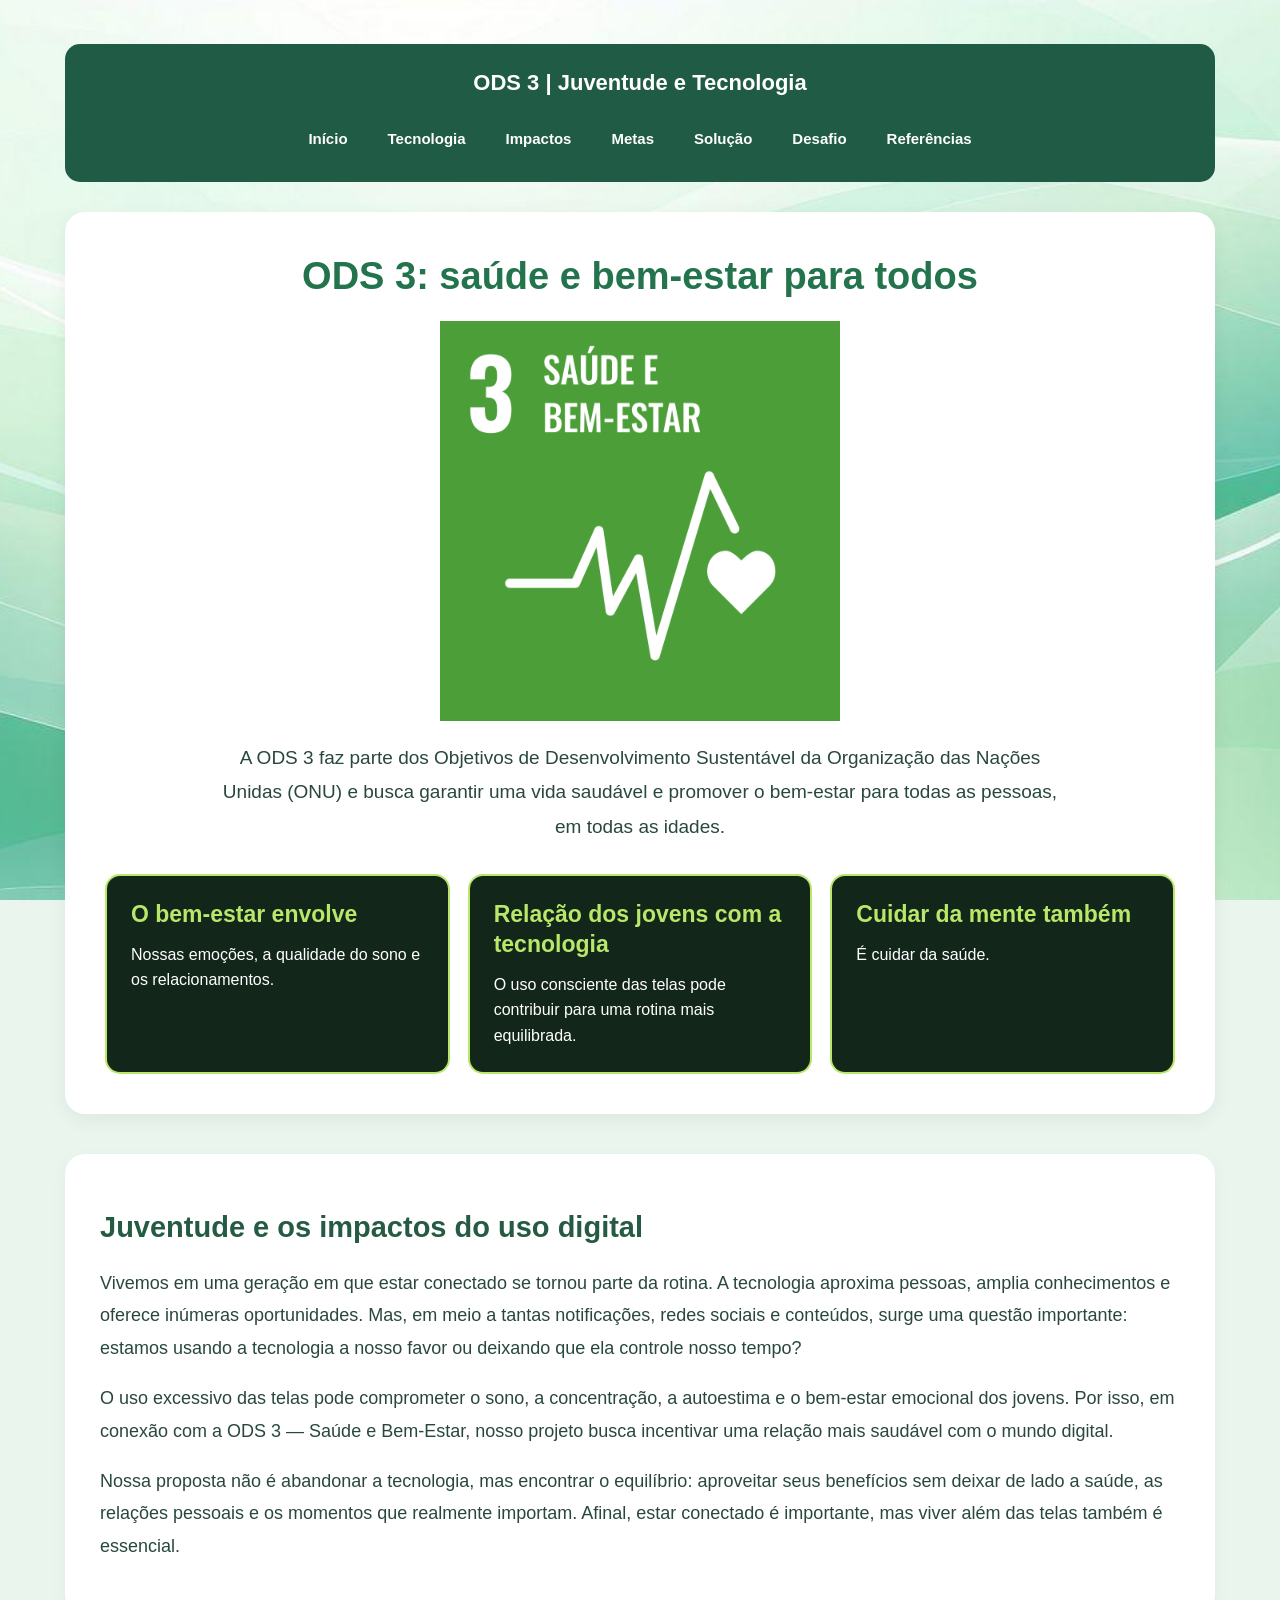
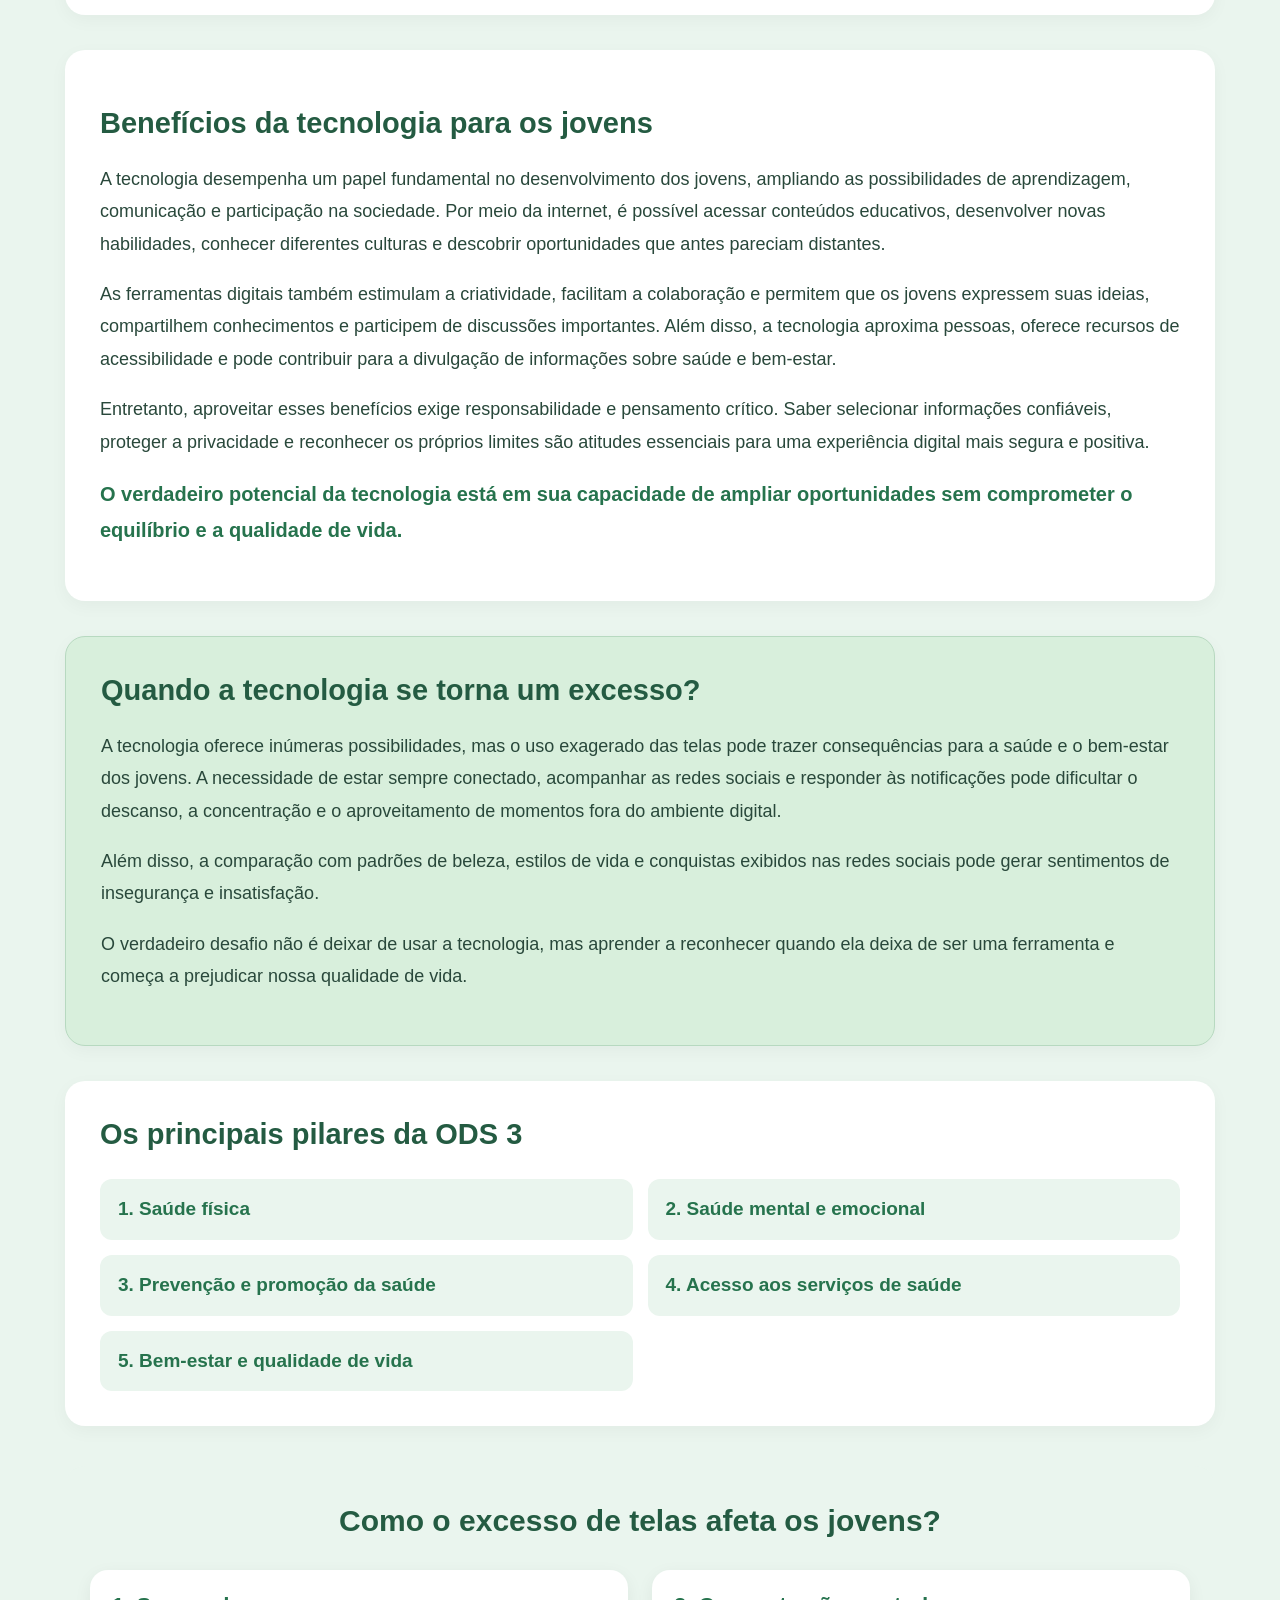
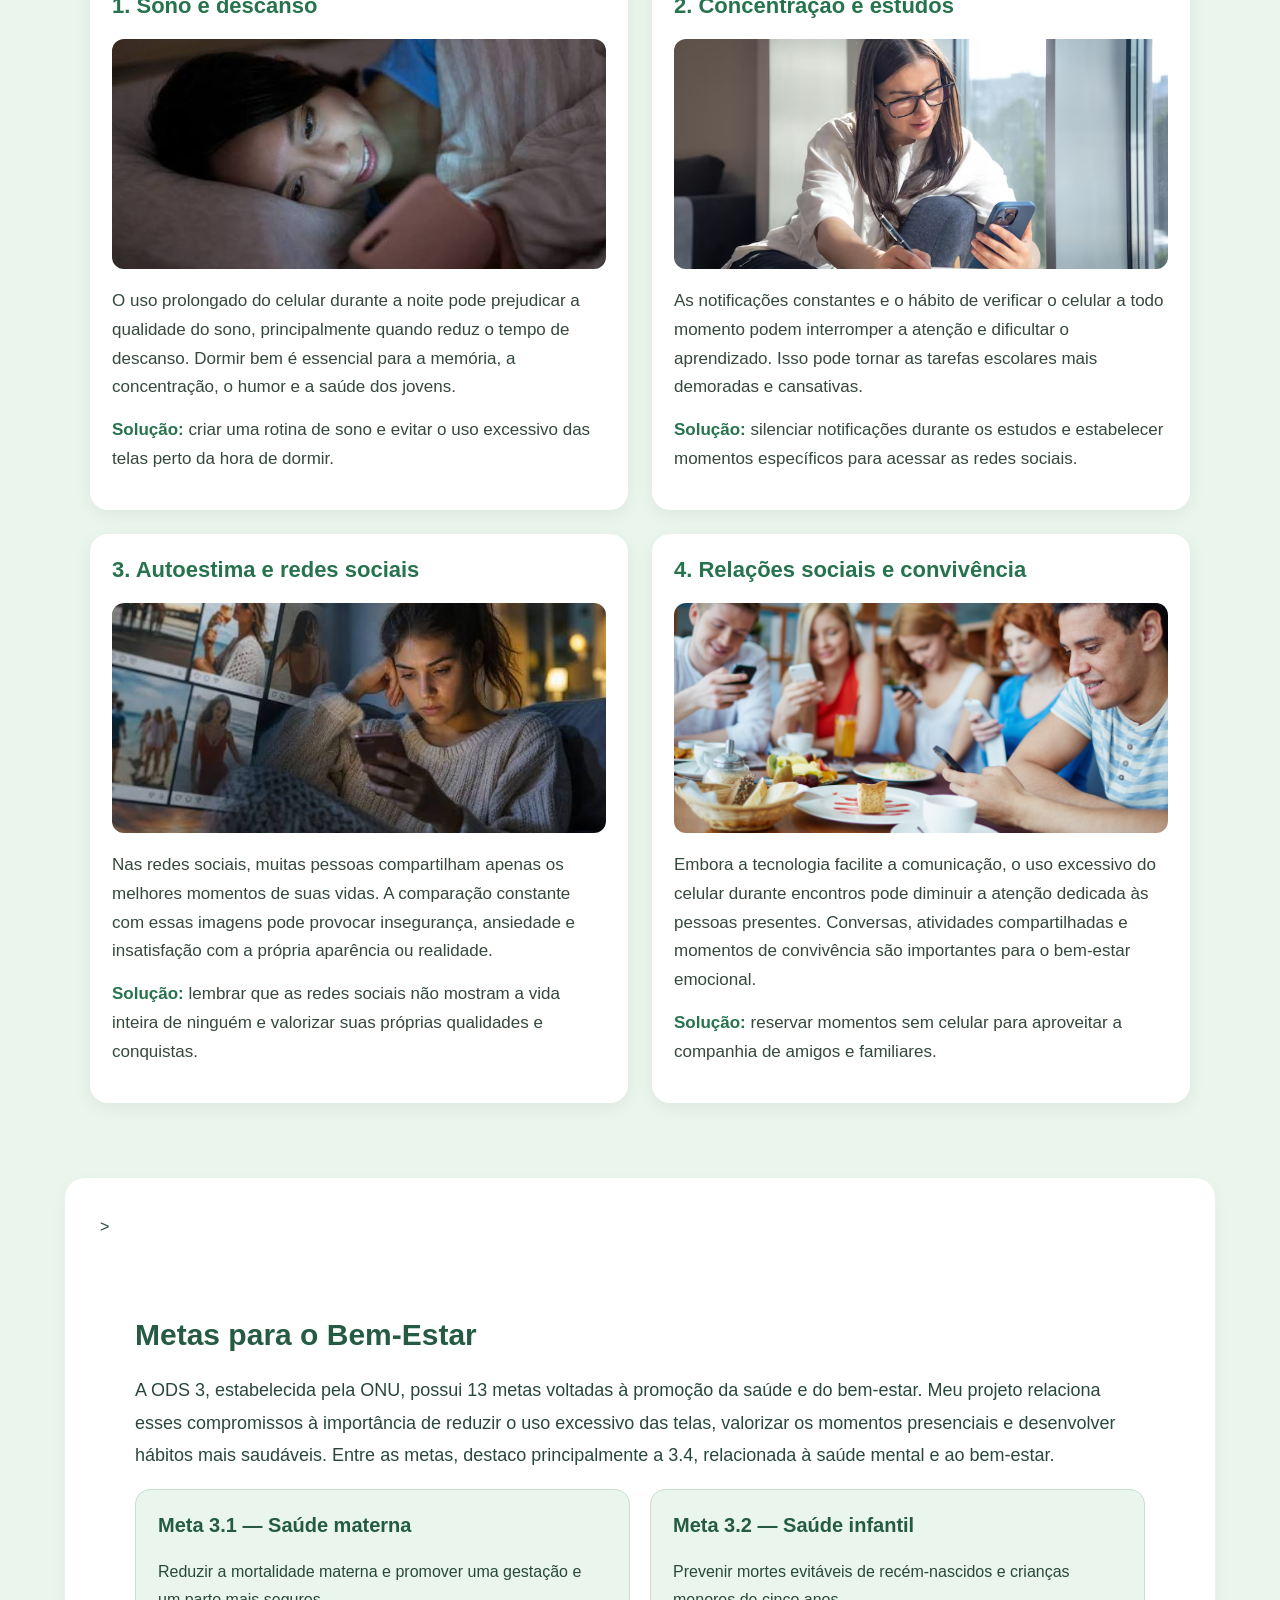
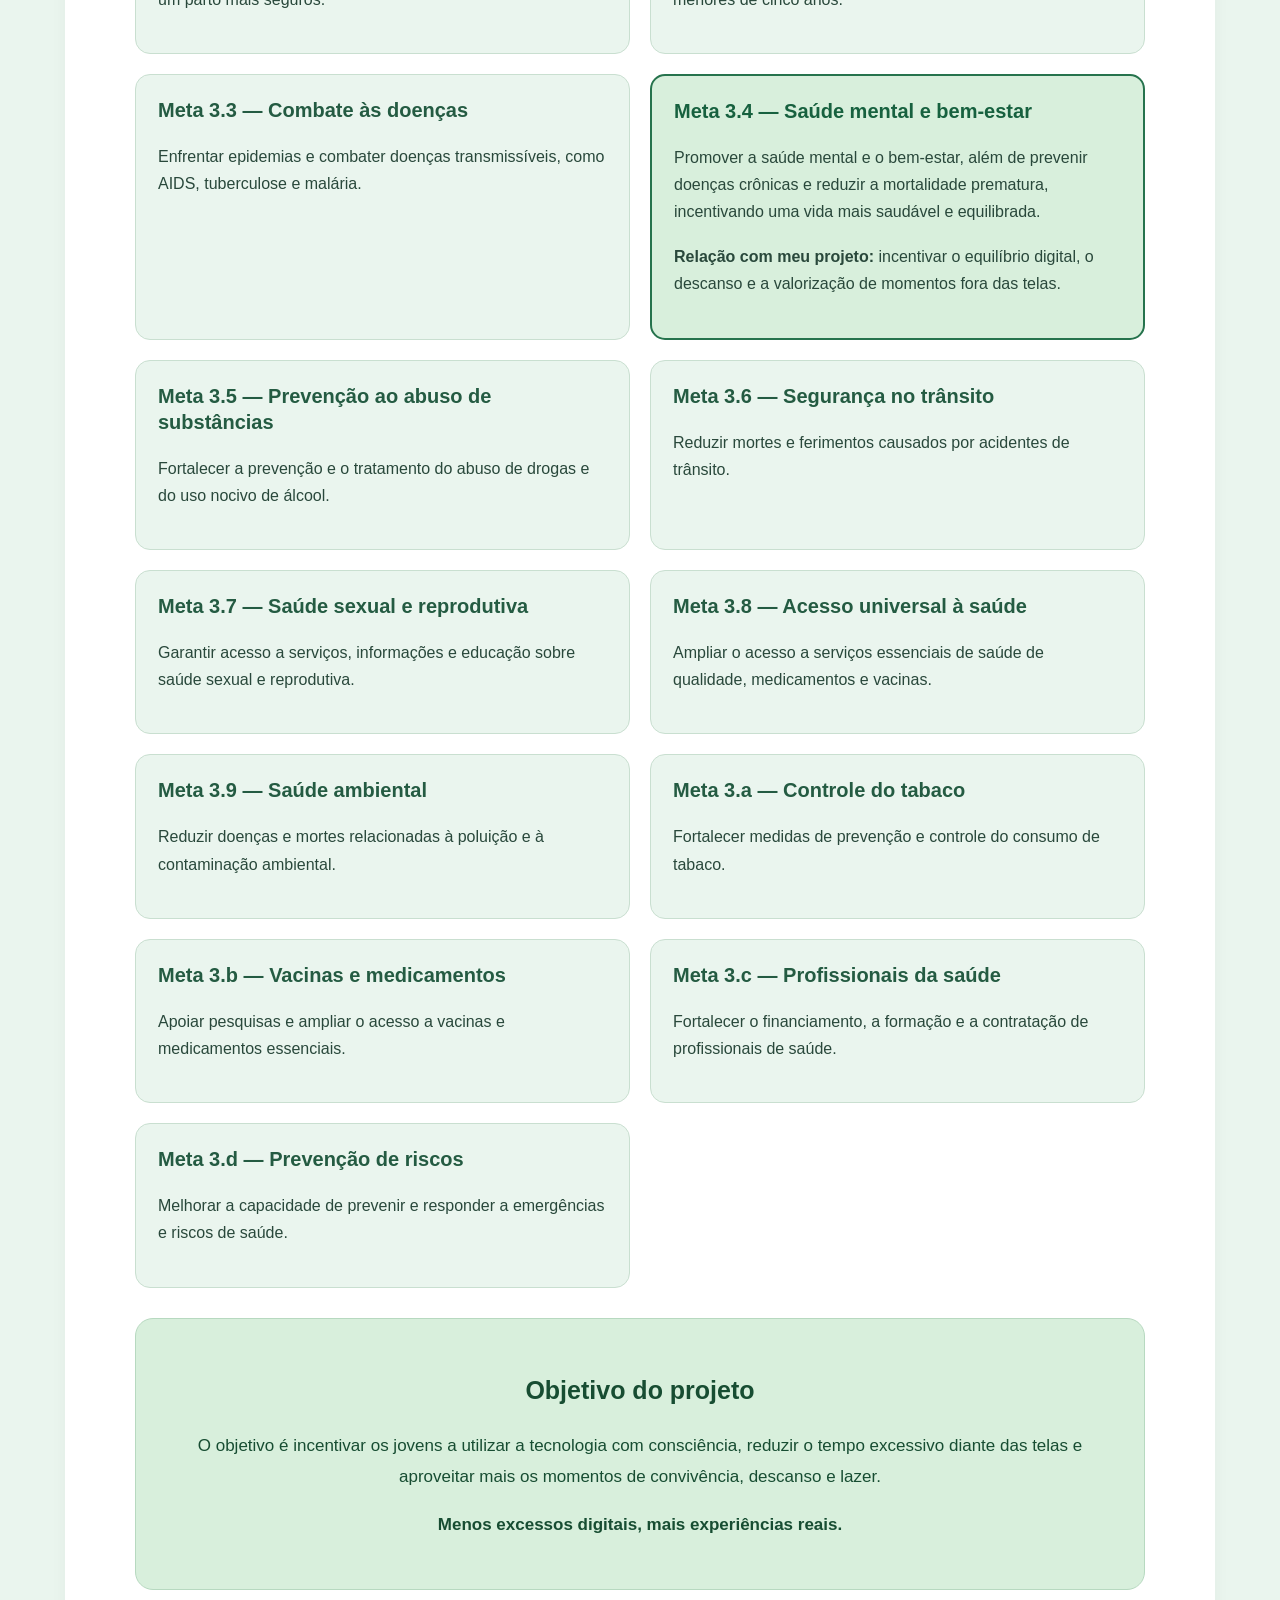
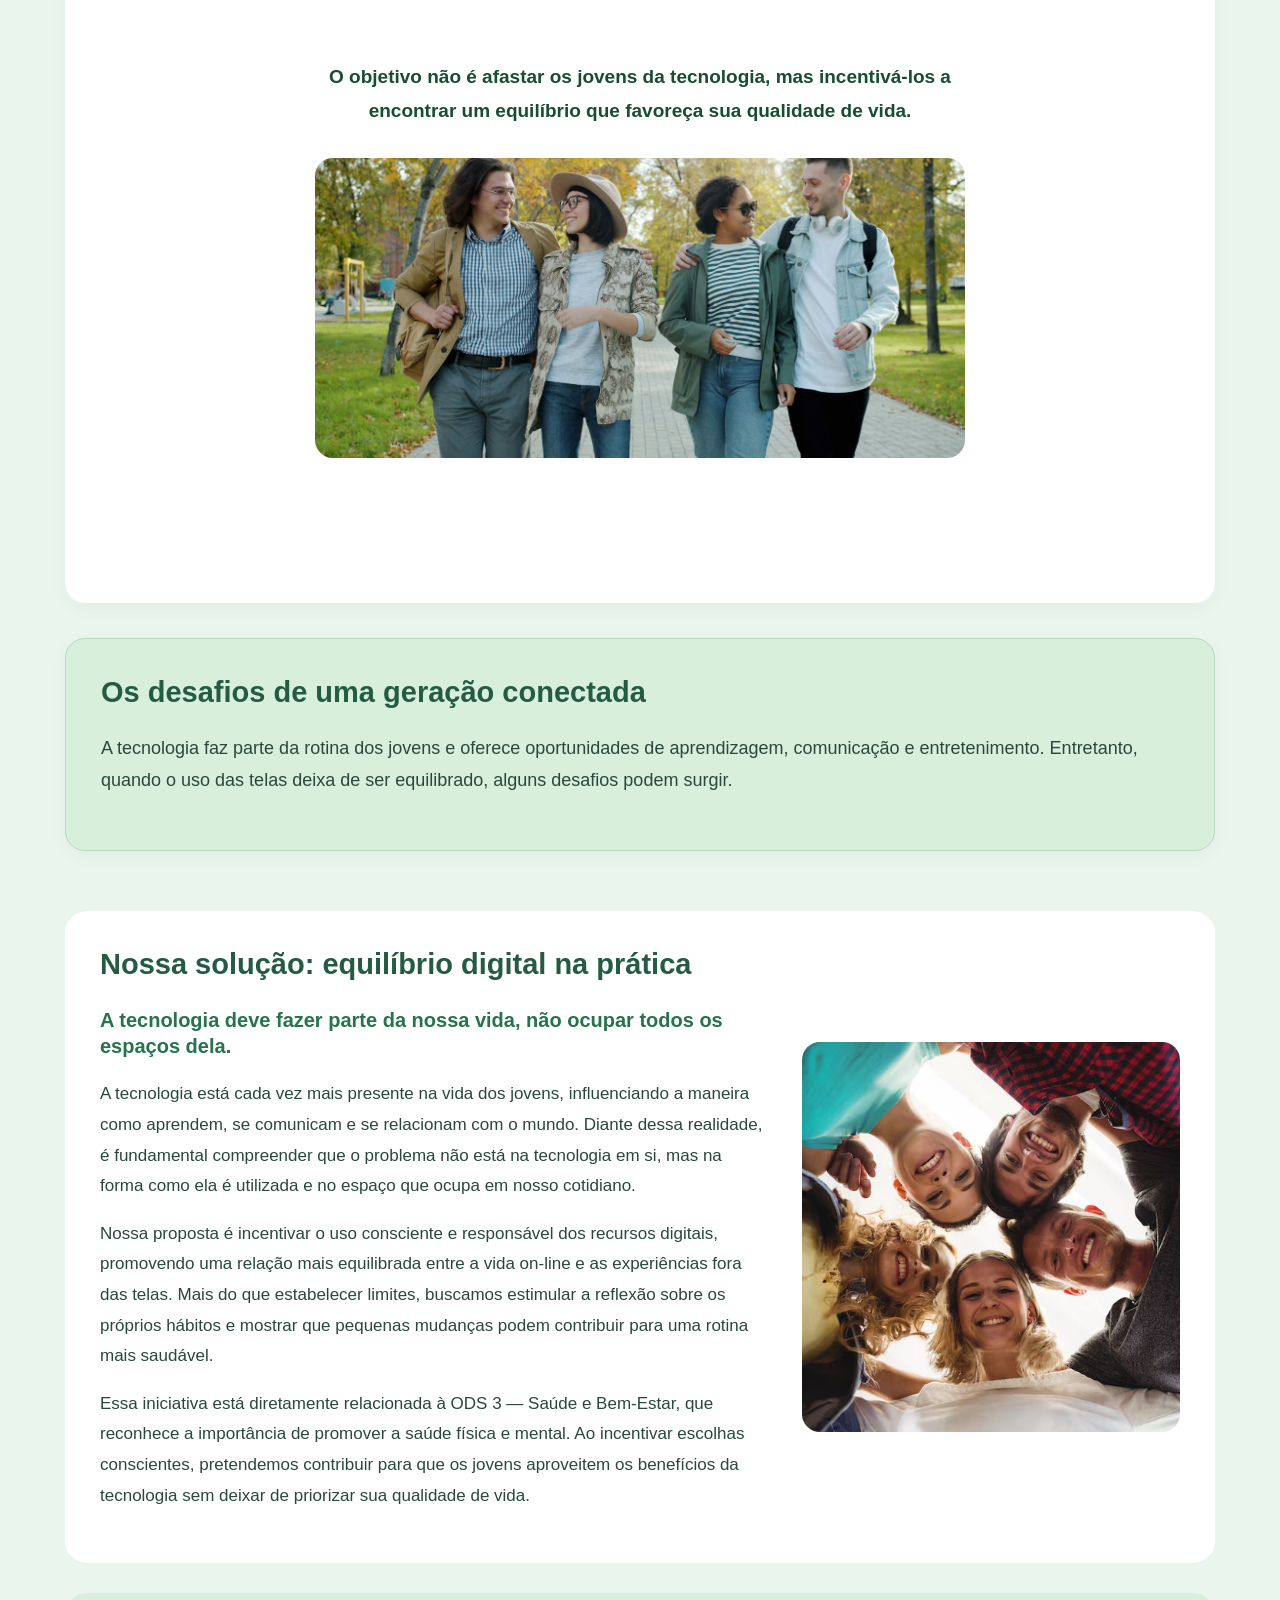
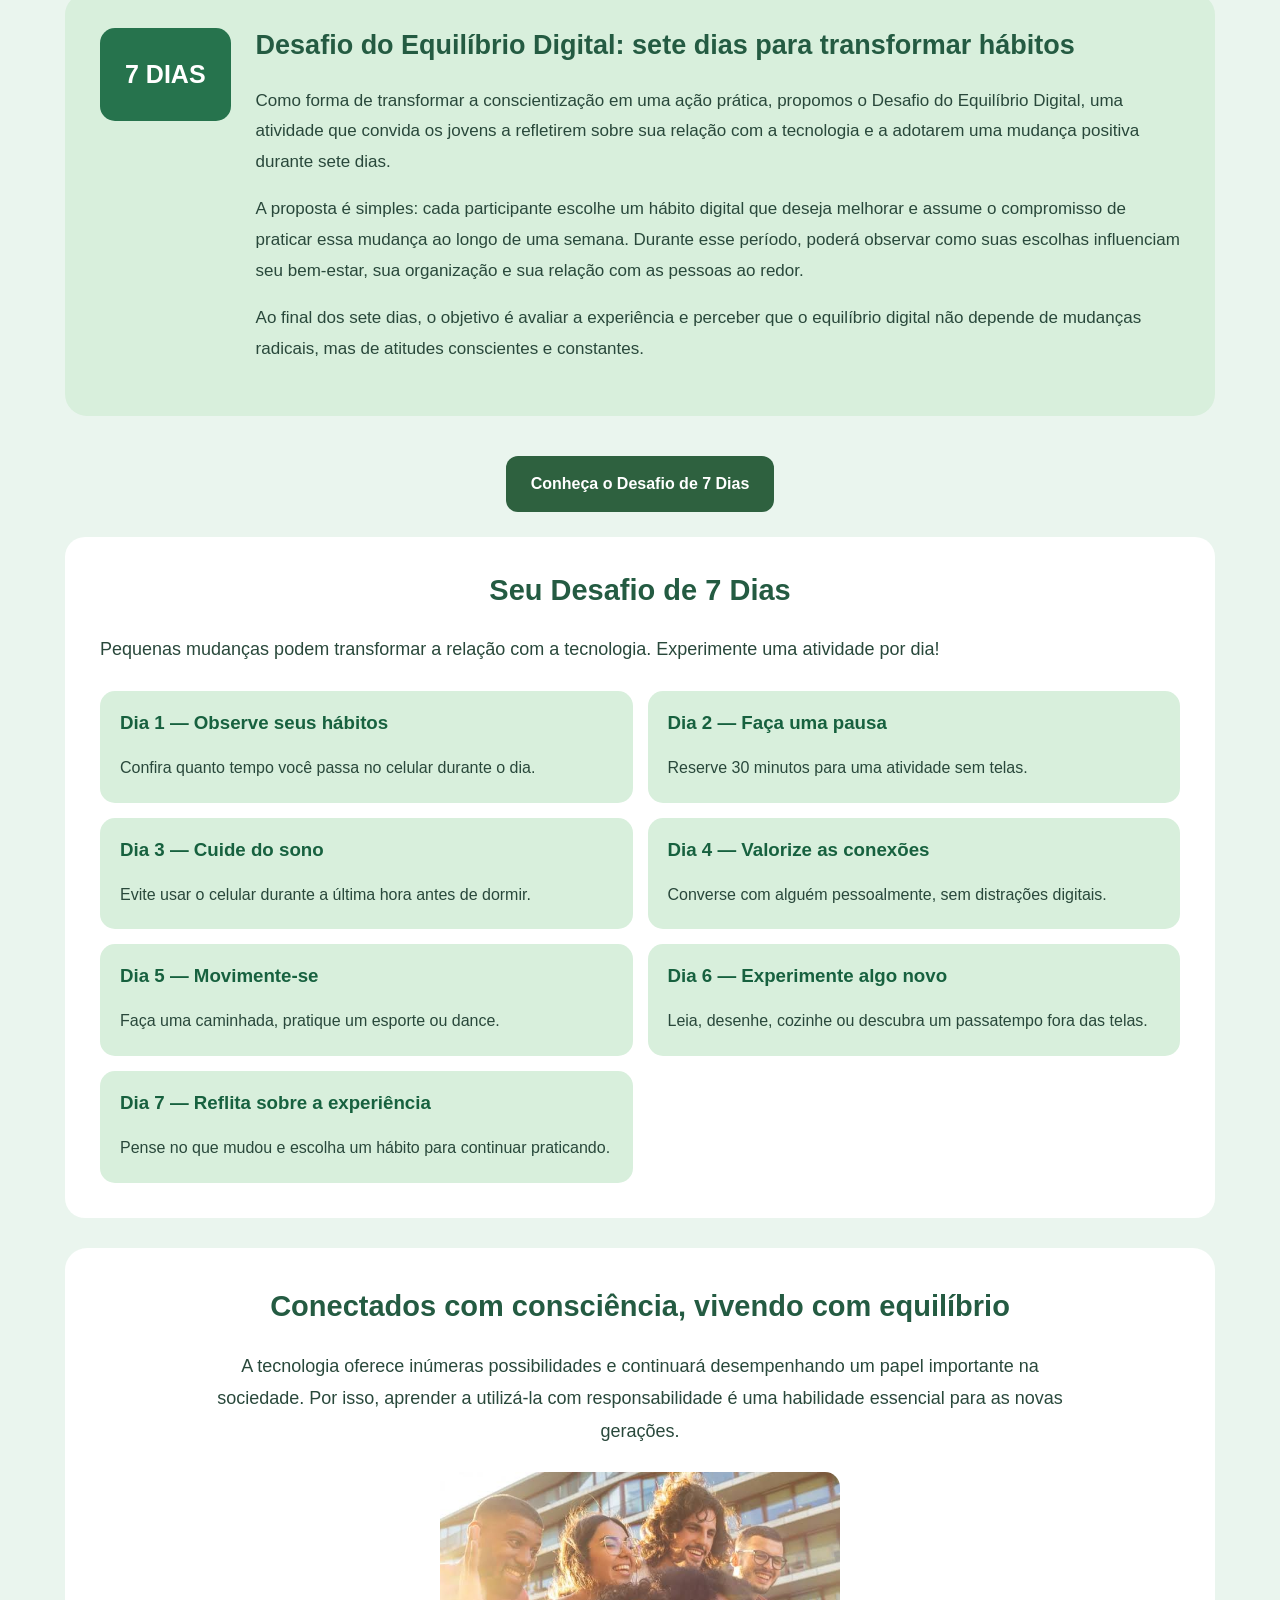
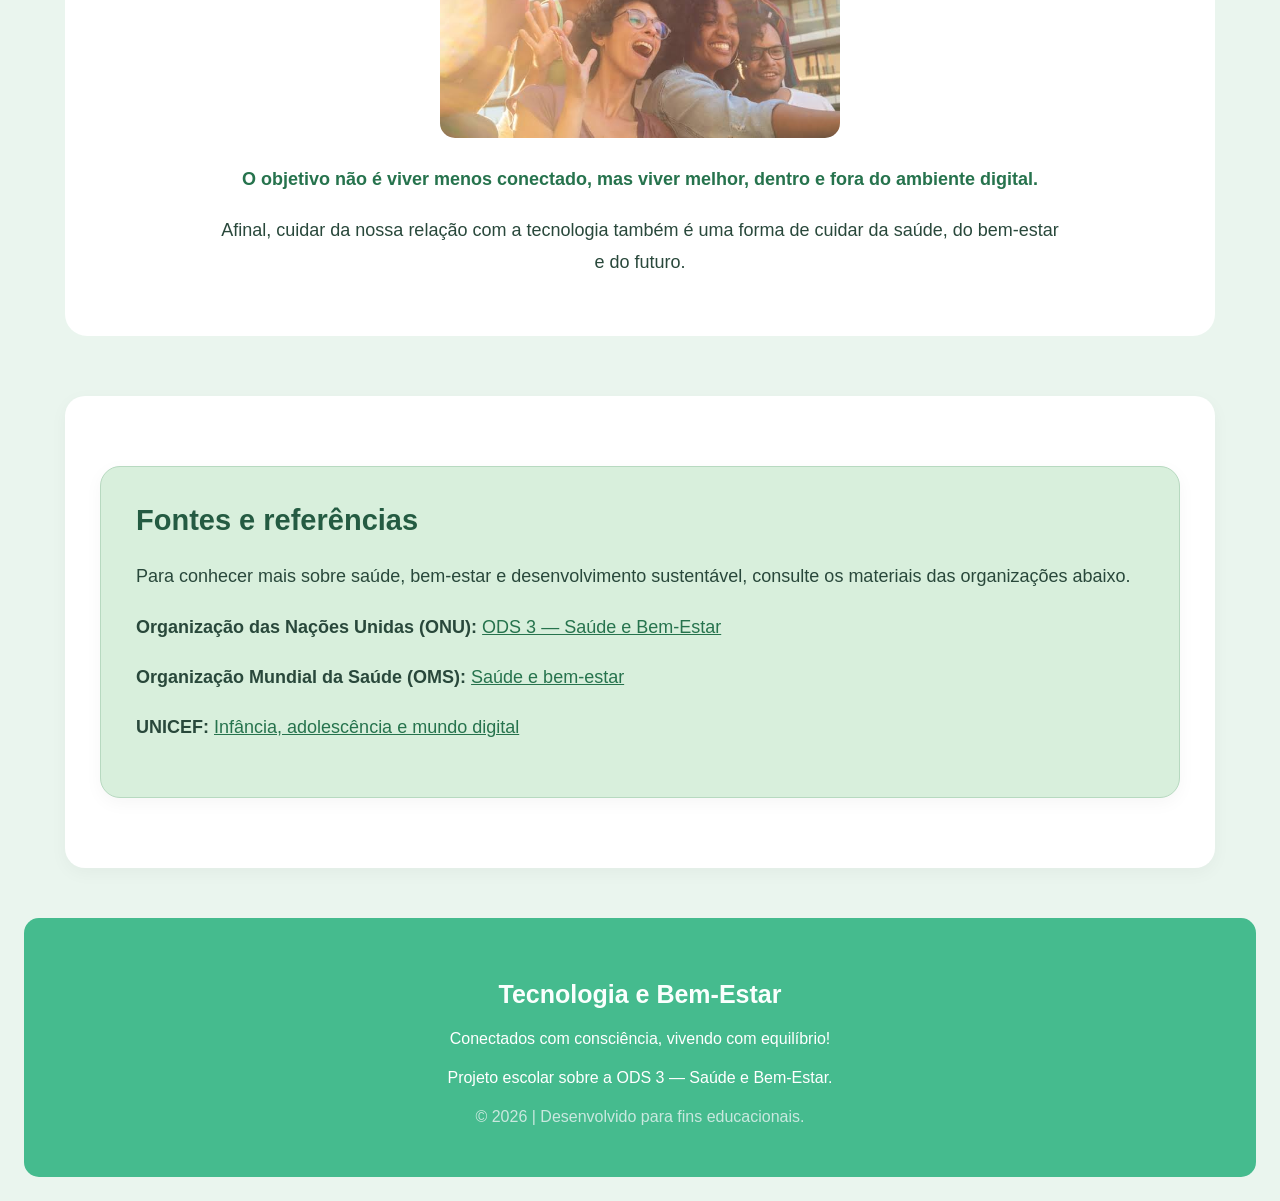
==== commit c6d68c17: "Site atualizado ods3" ====
--- a/index.html
+++ b/index.html
@@ -10,6 +10,25 @@
 </head>
 
 <body>
+
+<div class="menu-site">
+    <div class="nome-site">
+        ODS 3 | Juventude e Tecnologia
+    </div>
+
+    <div class="links-menu">
+        <a href="#alerta">Início</a>
+        <a href="#tecnologia">Tecnologia</a>
+        <a href="#impactos">Impactos</a>
+        <a href="#metas">Metas</a>
+        <a href="#solucao">Solução</a>
+        <a href="#atividades-desafio">Desafio</a>
+        <a href="#referencias">Referências</a>
+    </div>
+</div>
+
+
+
 
     <!-- ABERTURA: ODS 3 -->
 
@@ -62,7 +81,7 @@
 
     <!-- TECNOLOGIA E JUVENTUDE -->
 
-    <div class="bloco-texto cartao-verde">
+    <div class="bloco-texto" id="tecnologia">
 
         <h2>
             <h2>Juventude e os impactos do uso digital</h2>
@@ -211,7 +230,9 @@
 
     <!-- IMPACTOS DO EXCESSO DE TELAS -->
 
-    <div class="secao-impactos">
+    
+<div class="secao-impactos" id="impactos">
+
 
         <h2>Como o excesso de telas afeta os jovens?</h2>
 
@@ -343,7 +364,7 @@
         
 <!-- METAS DA ODS 3 -->
 
-<div class="area-metas">
+><div class="area-metas" id="metas">
 
     <h2>Metas para o Bem-Estar</h2>
 
@@ -527,7 +548,8 @@
 
     <!-- NOSSA SOLUÇÃO -->
 
-    <div class="secao-solucao">
+
+        <div class="secao-solucao" id="solucao">
 
         <div class="solucao-principal">
 
@@ -731,7 +753,9 @@
 
     <!-- FONTES E REFERÊNCIAS -->
 
-    <div class="bloco-texto referencias">
+
+        <div class="bloco-texto referencias" id="referencias">
+
  <div class="bloco-texto cartao-verde">
 
         <h2>Fontes e referências</h2>
--- a/style.css
+++ b/style.css
@@ -797,3 +797,46 @@
     }
 }
 
+
+.menu-site {
+    max-width: 1150px;
+    margin: 20px auto 30px;
+    padding: 20px;
+    background-color: #205b46;
+    border-radius: 15px;
+    text-align: center;
+}
+
+.nome-site {
+    color: white;
+    font-size: 22px;
+    font-weight: bold;
+    margin-bottom: 15px;
+}
+
+.links-menu {
+    display: flex;
+    justify-content: center;
+    flex-wrap: wrap;
+    gap: 12px;
+}
+
+.links-menu a {
+    color: white;
+    text-decoration: none;
+    font-size: 15px;
+    font-weight: bold;
+    padding: 10px 14px;
+    border-radius: 8px;
+}
+
+.links-menu a:hover {
+    background-color: #d8efdc;
+    color: #205b46;
+}
+
+html {
+    scroll-behavior: smooth;
+}
+
+
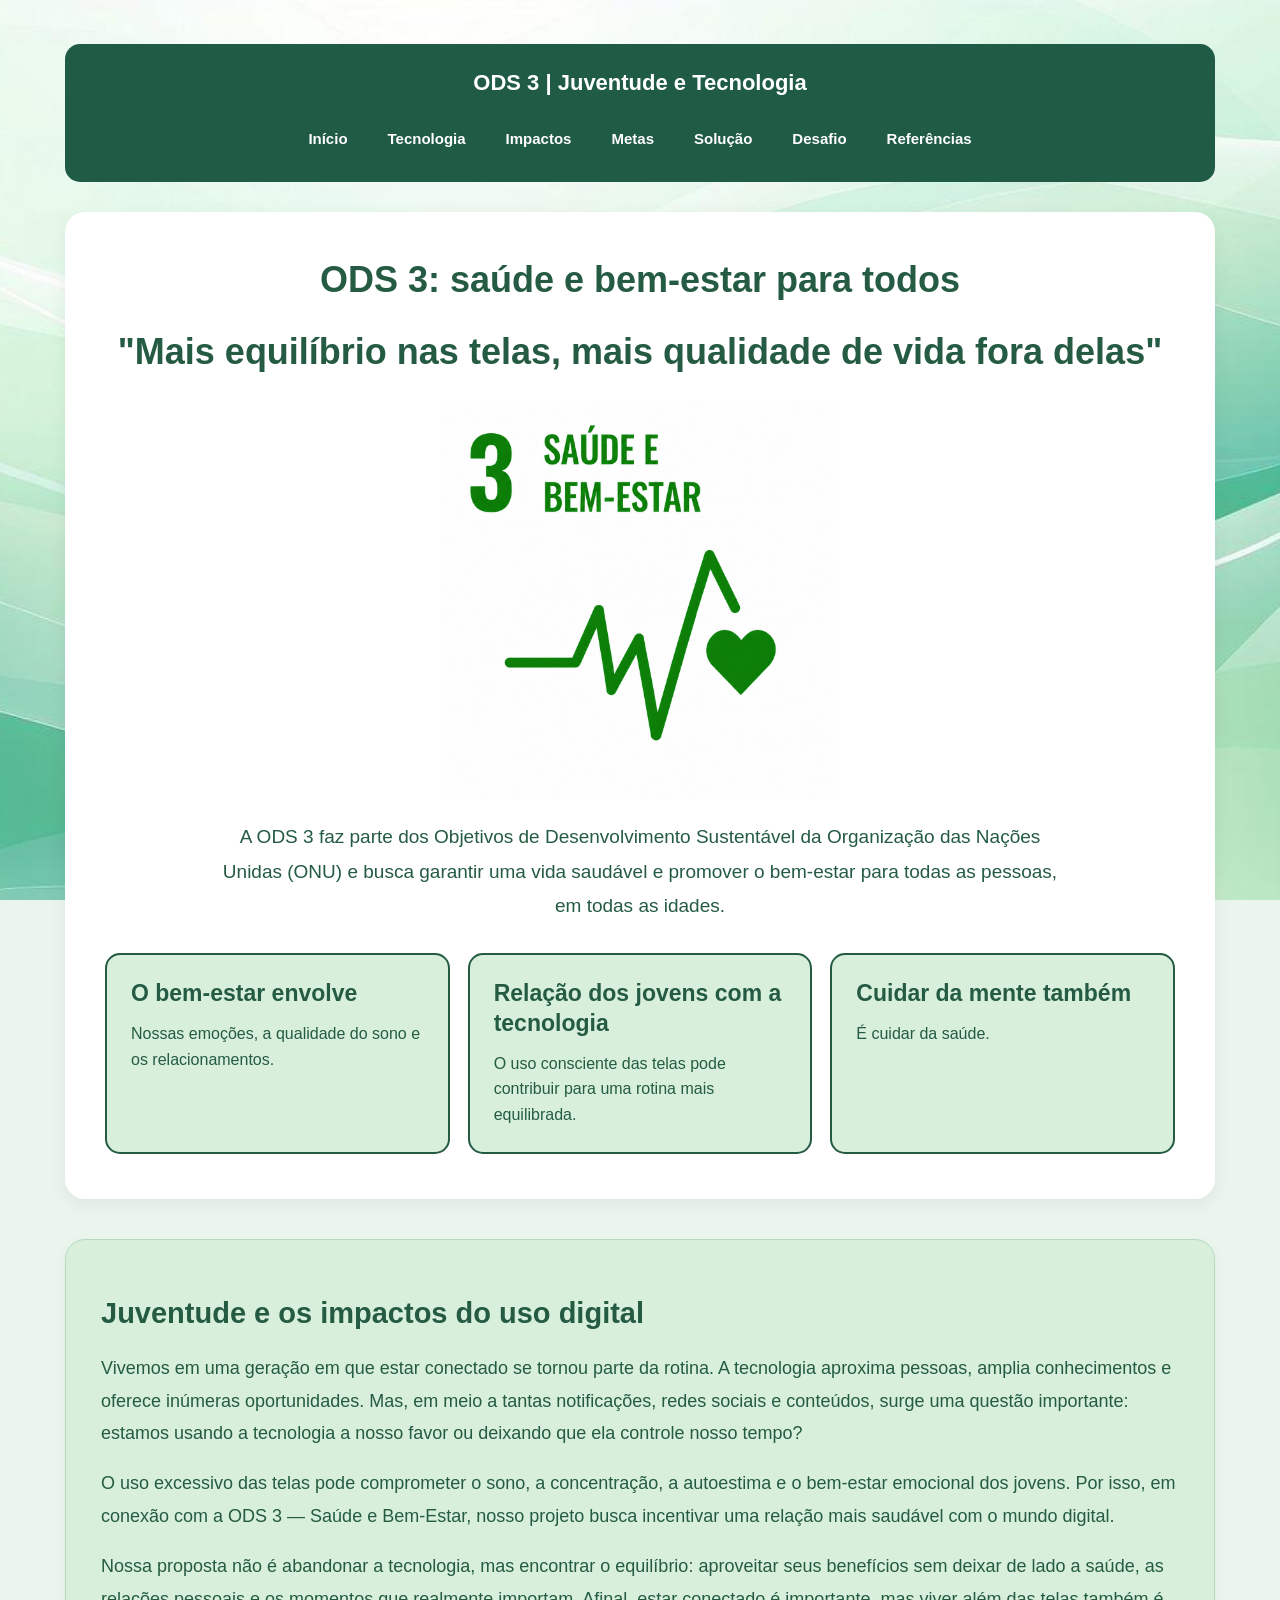
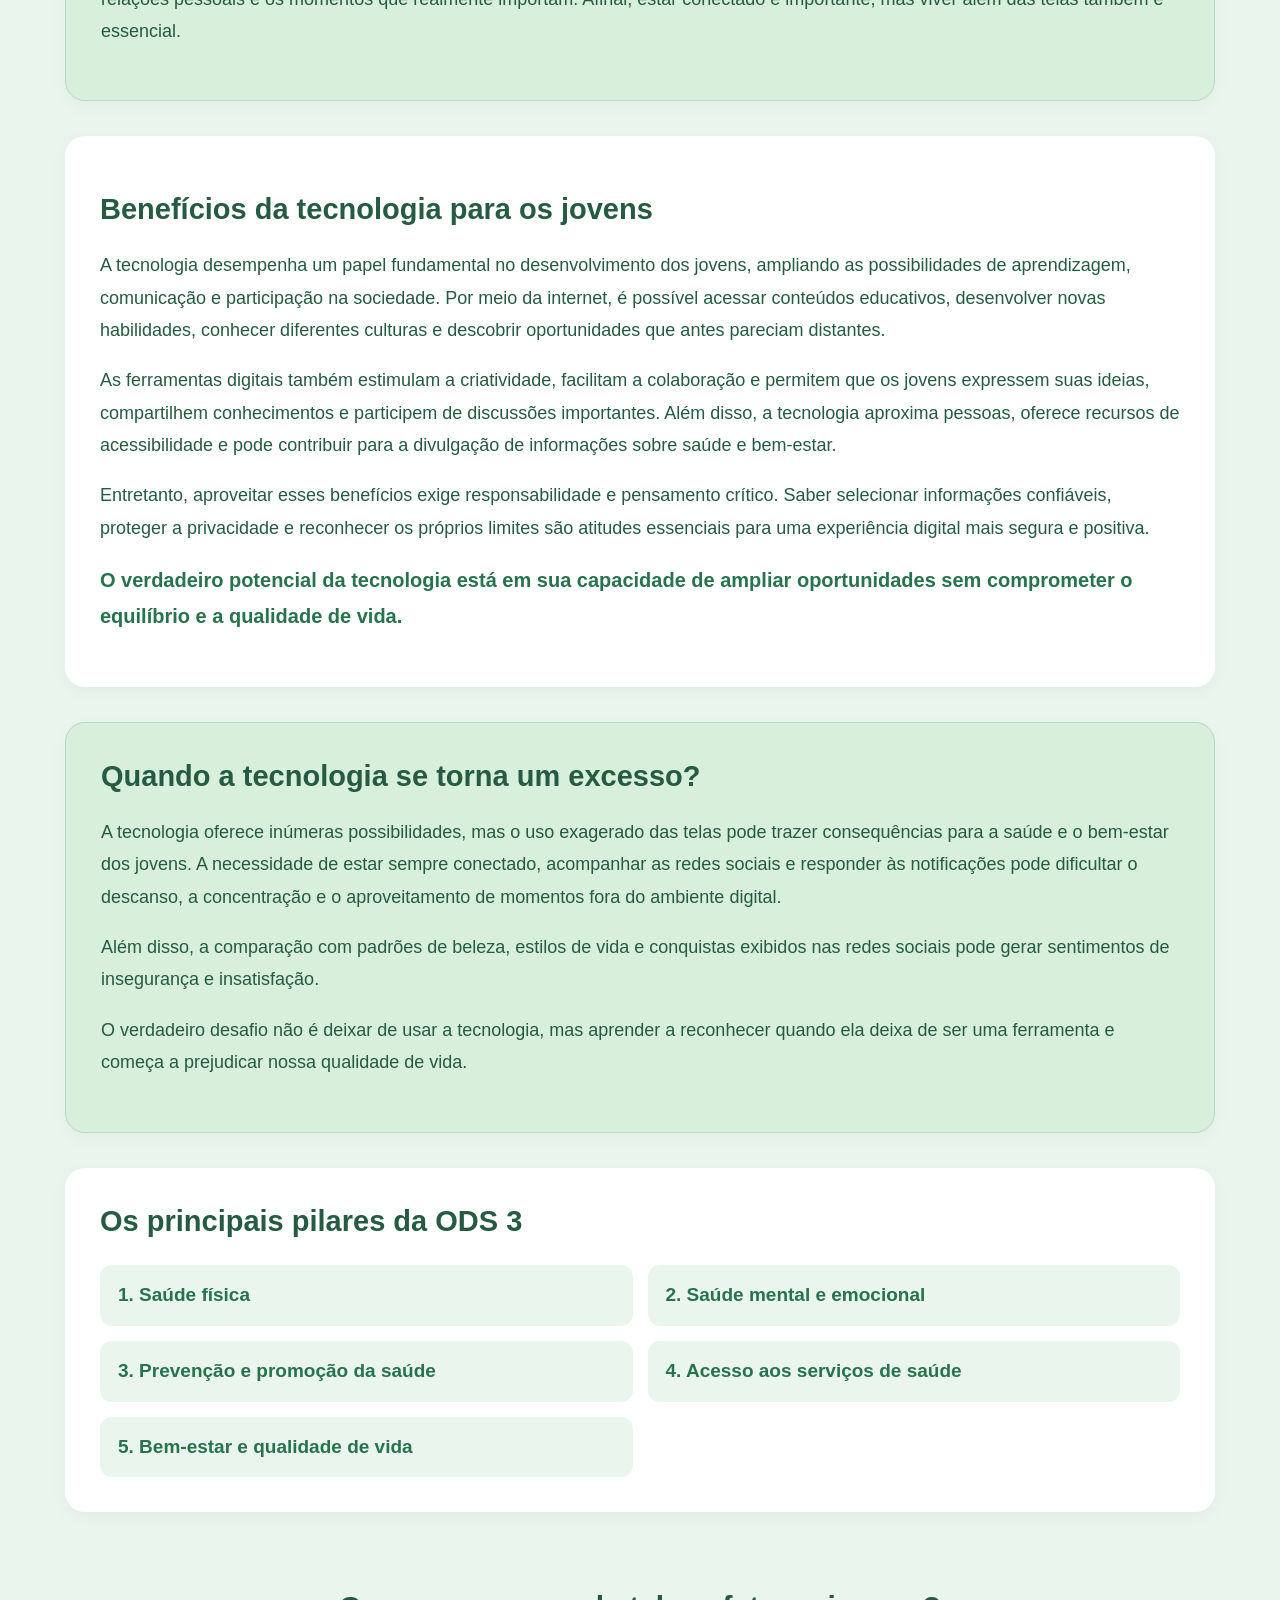
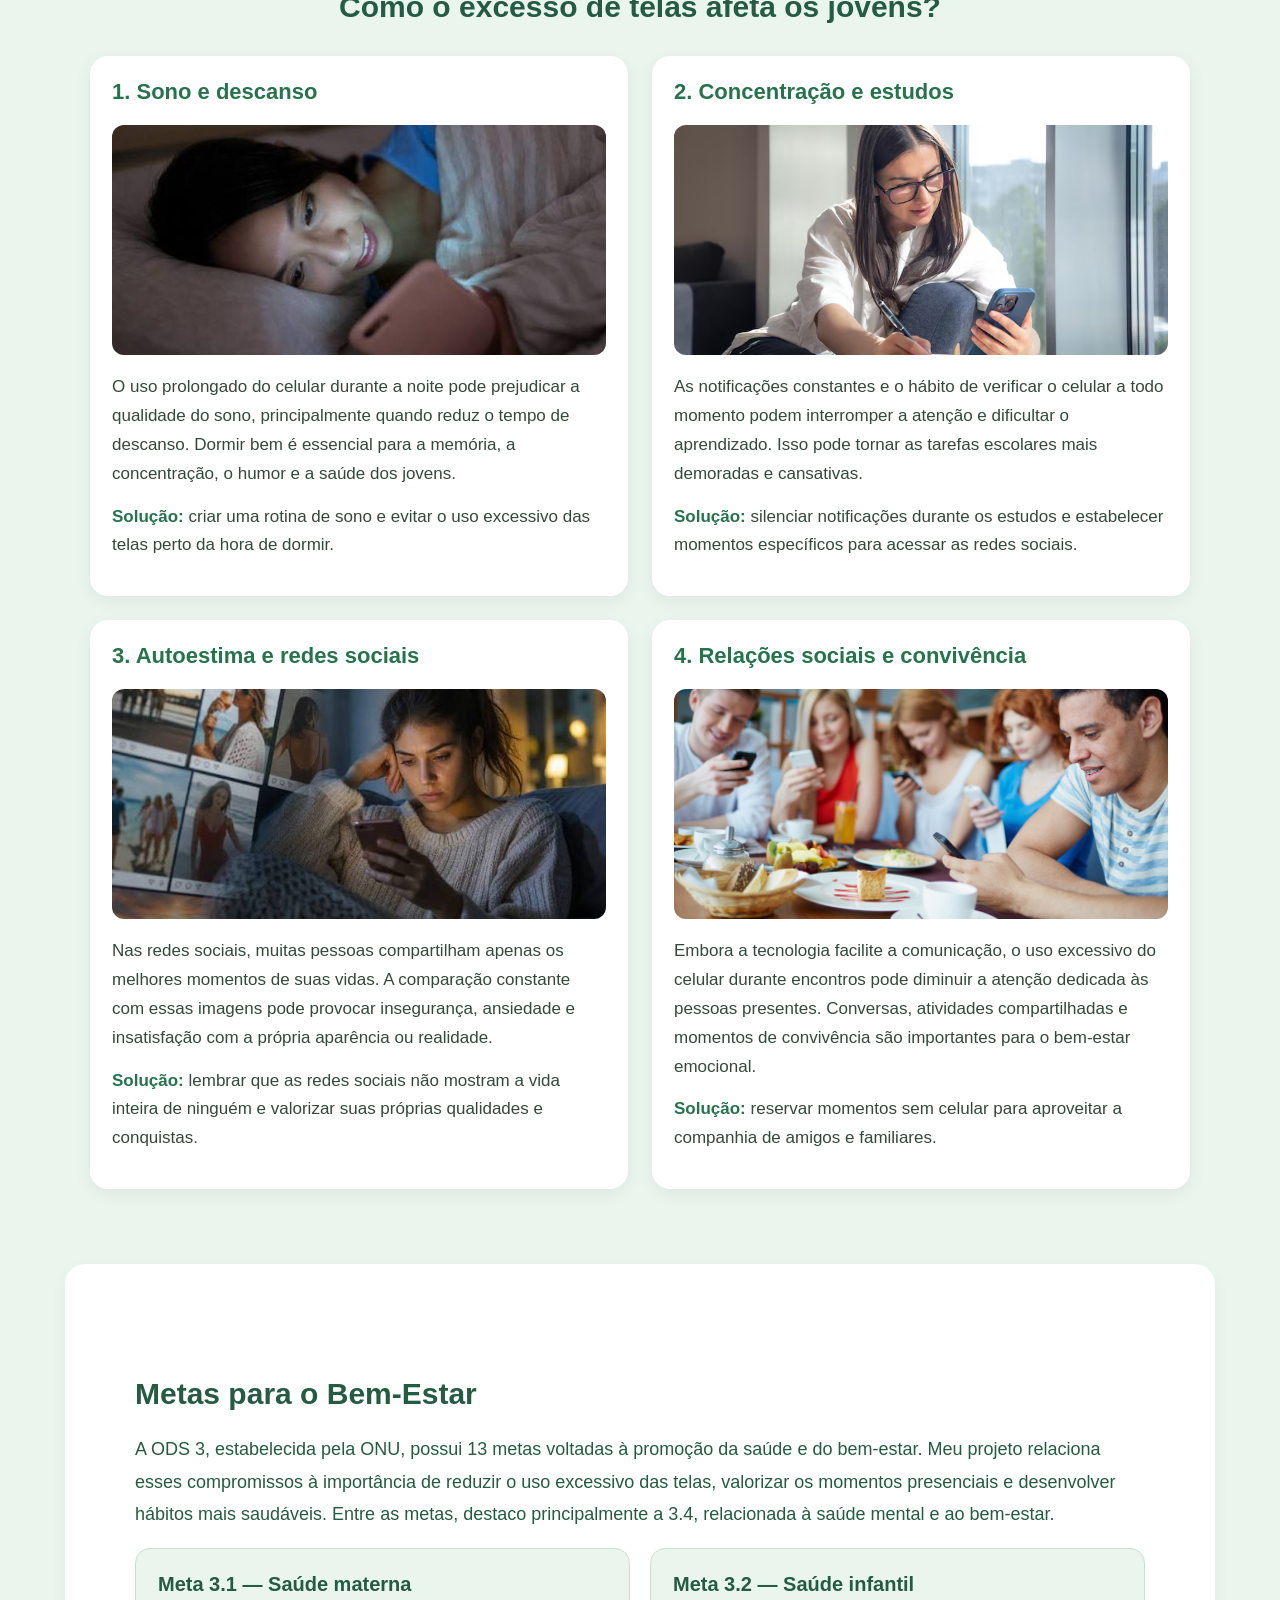
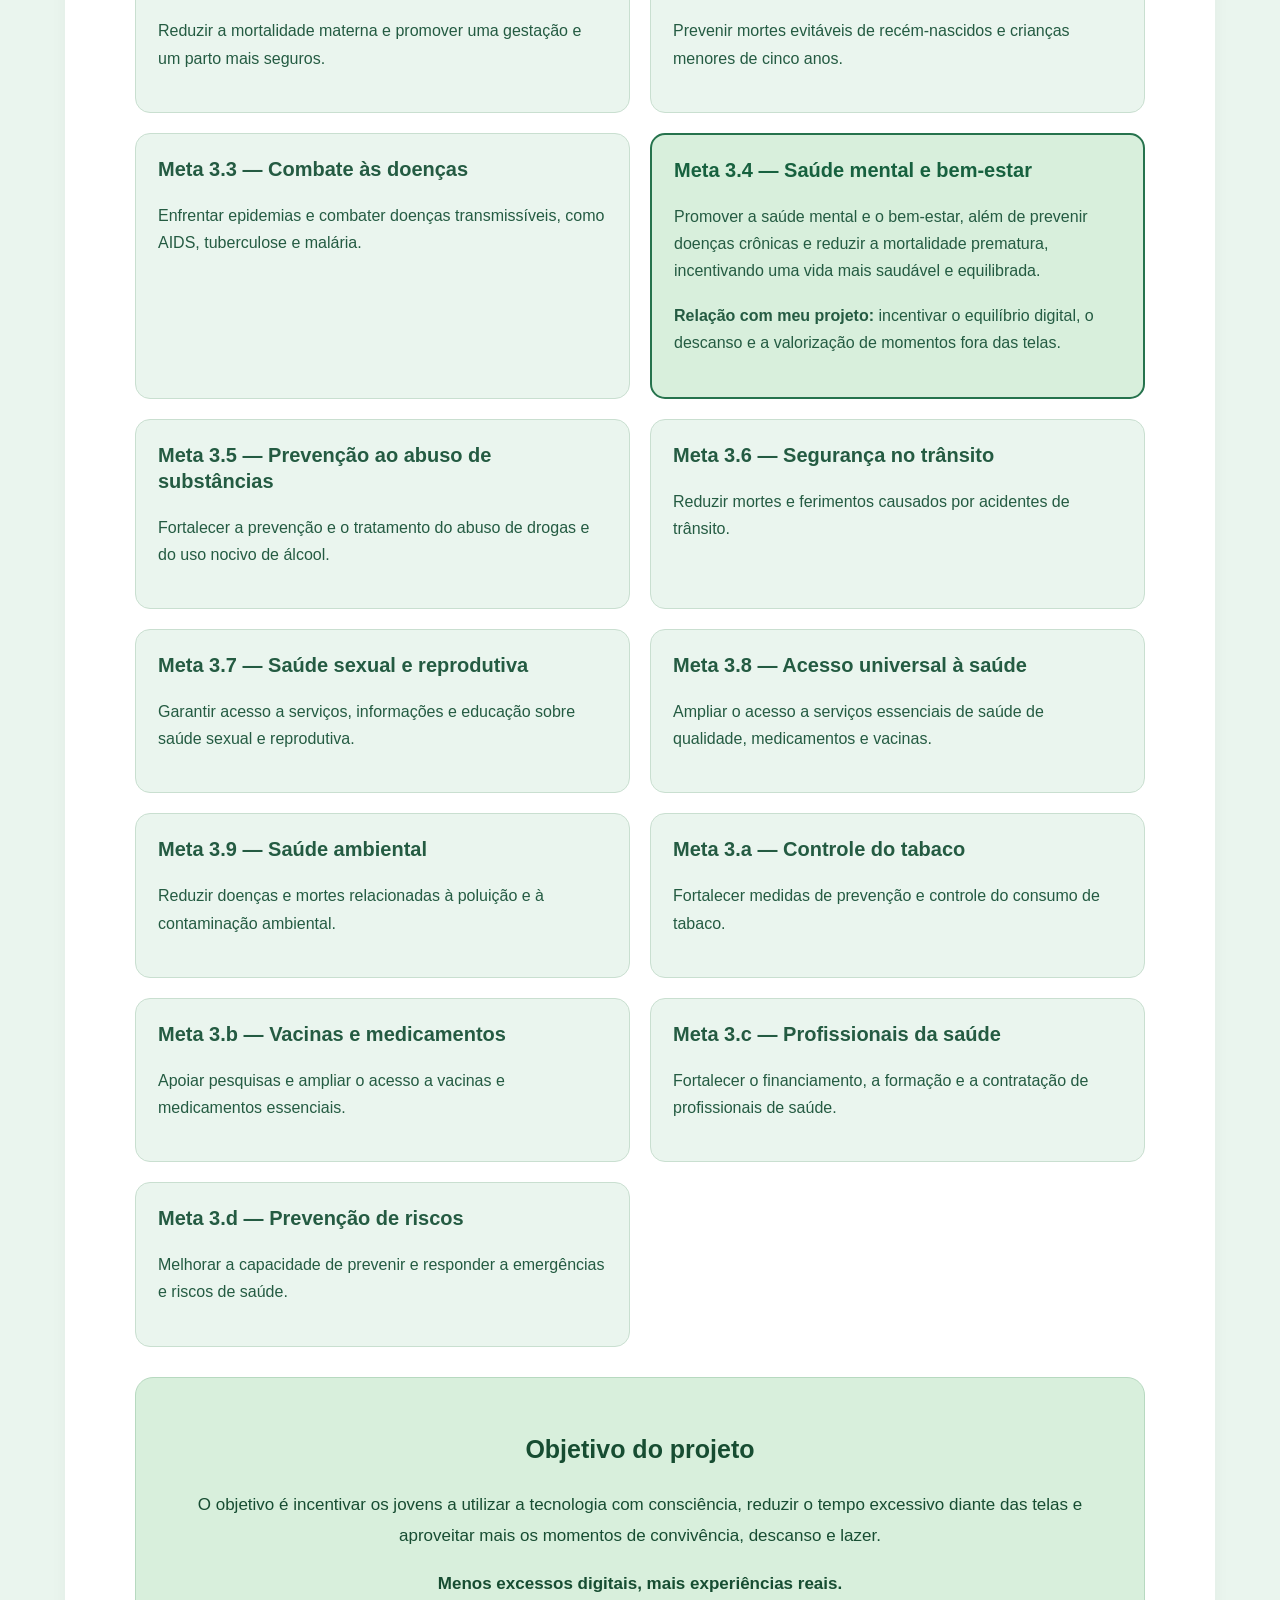
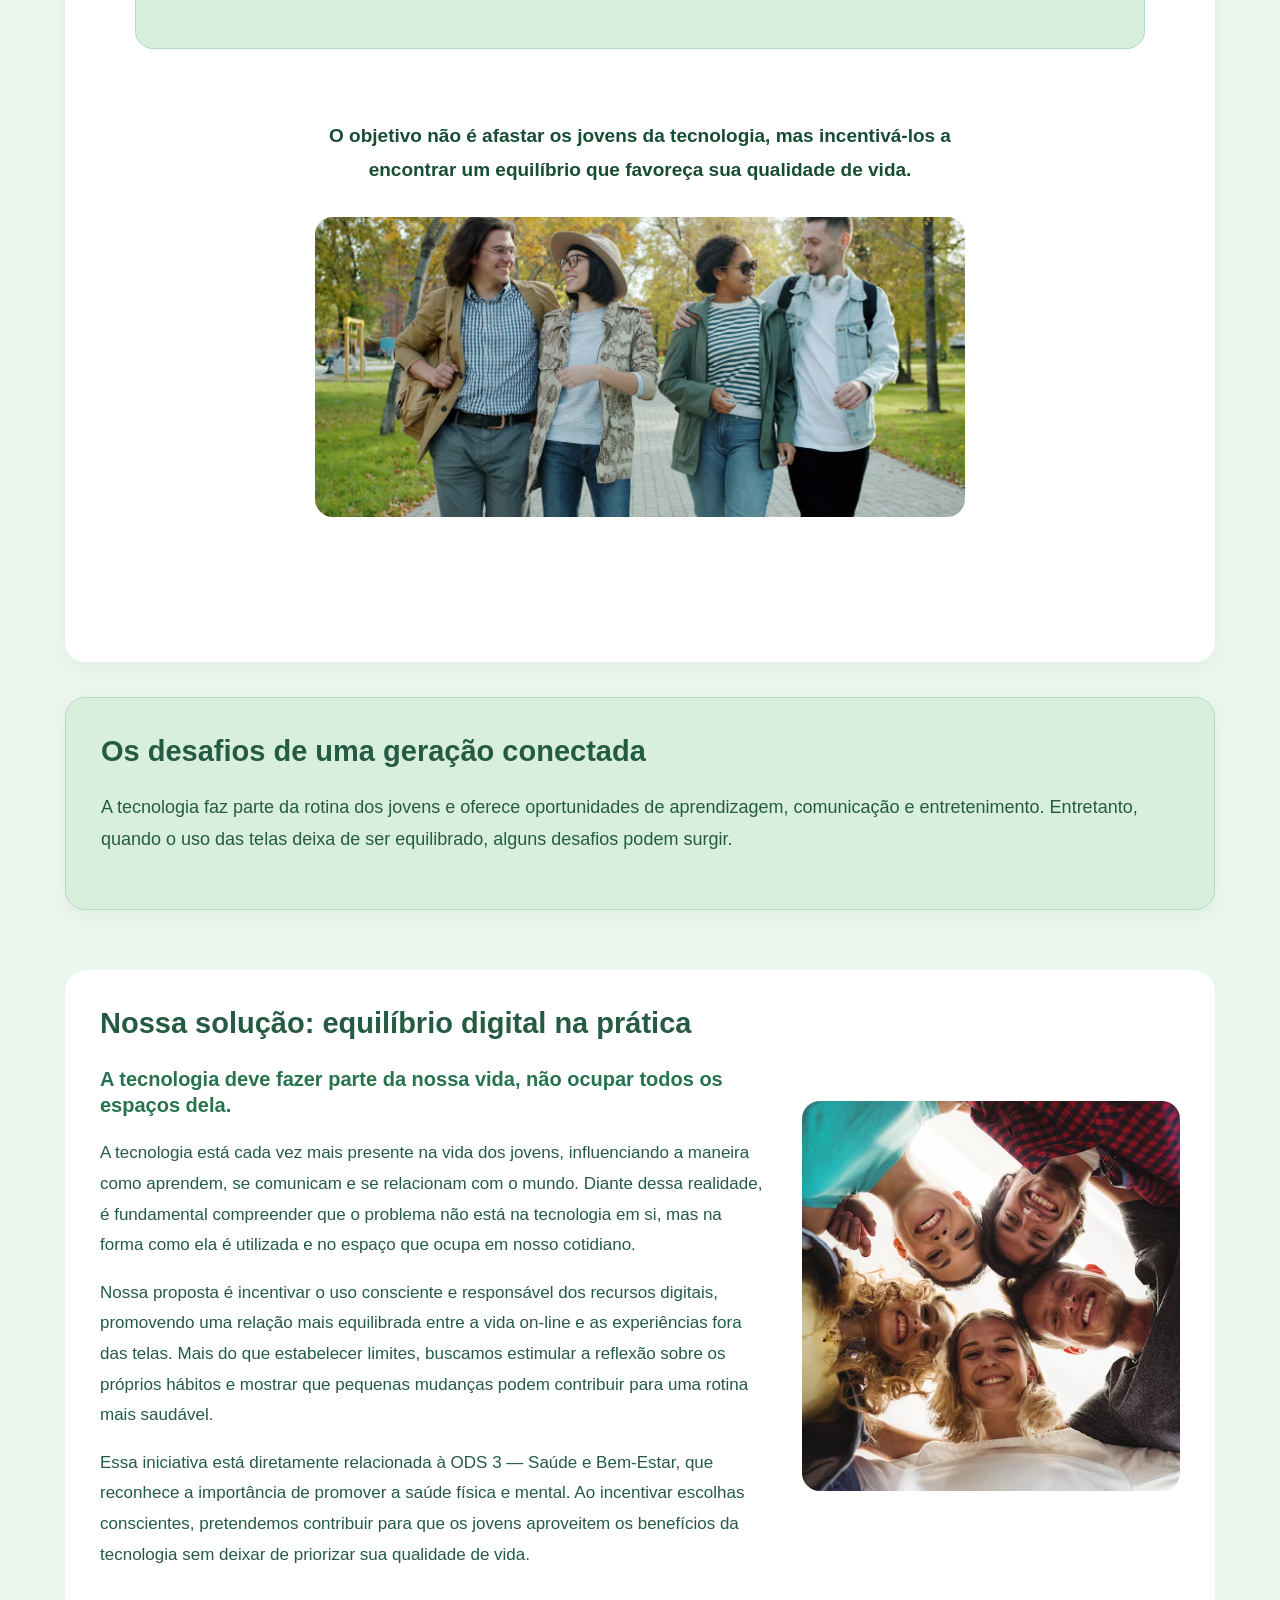
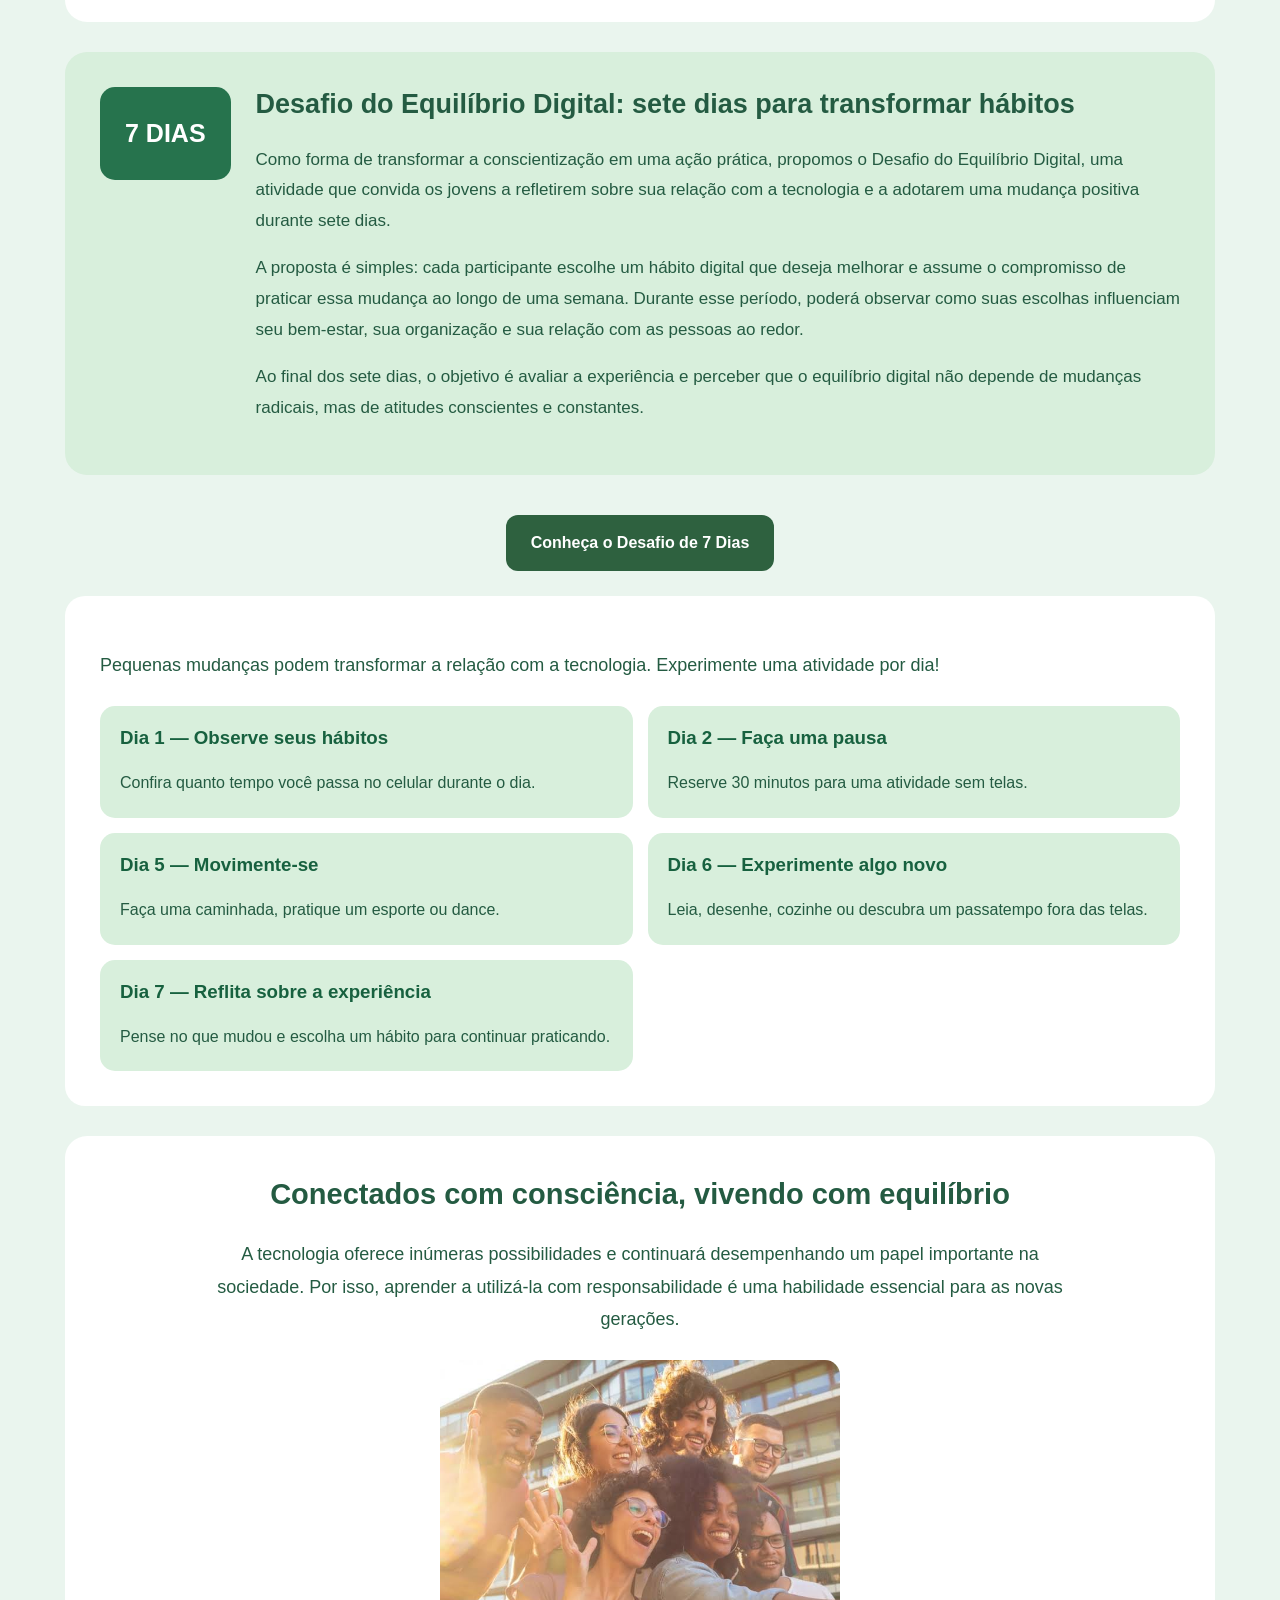
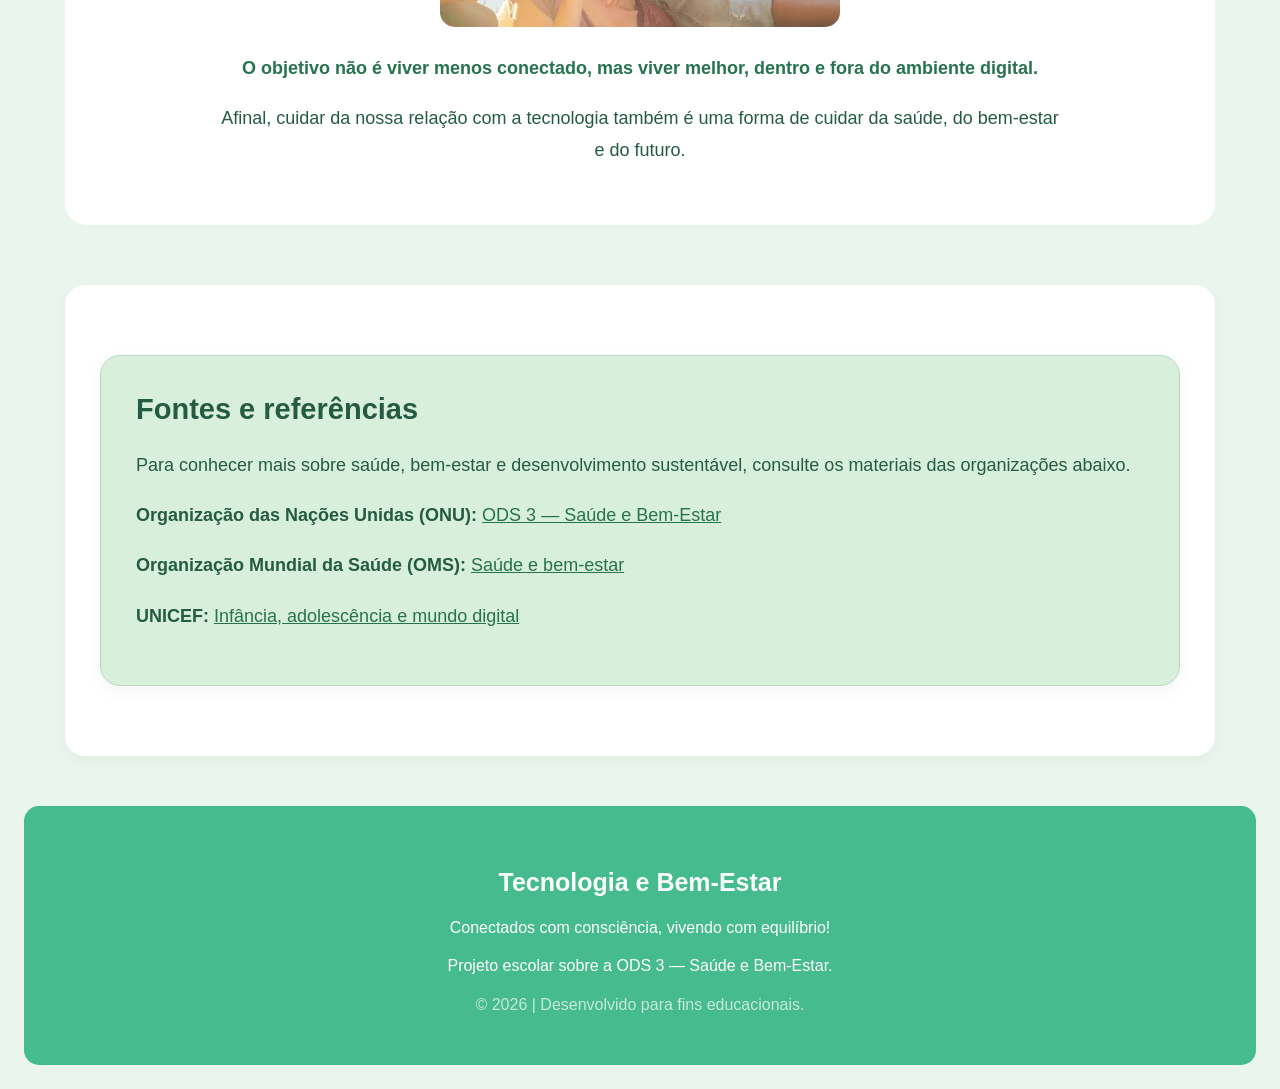
==== commit 1c7e5297: "SITE ATUALIZADO ODS 3" ====
--- a/index.html
+++ b/index.html
@@ -36,7 +36,10 @@
 
         <h1 class="titulo-principal">
             ODS 3: saúde e bem-estar para todos </h1>
-            <img class="imagem-h1" src="./img/ODS 3 ORIGINAL.png" alt="ODS 3">
+
+            <h2>"Mais equilíbrio nas telas, mais qualidade de vida fora delas"</h2>
+
+            <img class="imagem-h1" src="./img/IMAGEM ODS 3 CORES INVERTIDAS.png" alt="ODS 3">
 
         <p class="subtitulo">
             A ODS 3 faz parte dos Objetivos de Desenvolvimento
@@ -81,7 +84,7 @@
 
     <!-- TECNOLOGIA E JUVENTUDE -->
 
-    <div class="bloco-texto" id="tecnologia">
+    <div class="bloco-texto cartao-verde" id="tecnologia">
 
         <h2>
             <h2>Juventude e os impactos do uso digital</h2>
@@ -364,7 +367,7 @@
         
 <!-- METAS DA ODS 3 -->
 
-><div class="area-metas" id="metas">
+<div class="area-metas" id="metas">
 
     <h2>Metas para o Bem-Estar</h2>
 
@@ -665,7 +668,6 @@
 
 <div id="atividades-desafio" class="atividades-desafio">
 
-    <h2>Seu Desafio de 7 Dias</h2>
 
     <p>
         Pequenas mudanças podem transformar a relação
@@ -682,16 +684,6 @@
         <div class="atividade">
             <h3>Dia 2 — Faça uma pausa</h3>
             <p>Reserve 30 minutos para uma atividade sem telas.</p>
-        </div>
-
-        <div class="atividade">
-            <h3>Dia 3 — Cuide do sono</h3>
-            <p>Evite usar o celular durante a última hora antes de dormir.</p>
-        </div>
-
-        <div class="atividade">
-            <h3>Dia 4 — Valorize as conexões</h3>
-            <p>Converse com alguém pessoalmente, sem distrações digitais.</p>
         </div>
 
         <div class="atividade">
--- a/style.css
+++ b/style.css
@@ -9,7 +9,7 @@
     margin: 0;
     padding: 24px;
     background-color: #eaf5ee;
-    color: #29483b;
+    color: #245b42;;
     font-family: Arial, sans-serif;
     line-height: 1.7;
     margin: 0;
@@ -840,3 +840,185 @@
 }
 
 
+/* ANIMAÇÃO DOS CARTÕES */
+
+@keyframes tremidinha {
+    0% { transform: translateY(0); }
+    25% { transform: translateY(-4px) rotate(-1deg); }
+    50% { transform: translateY(-6px) rotate(1deg); }
+    75% { transform: translateY(-4px) rotate(-1deg); }
+    100% { transform: translateY(0); }
+}
+
+.cartao-meta:hover,
+.cartao:hover,
+.atividade-dia:hover {
+    animation: tremidinha 0.4s ease;
+    cursor: pointer;
+}
+
+/* ANIMAÇÃO DOS DIAS DO DESAFIO */
+
+.atividades-desafio .atividade {
+    transition: transform 0.3s ease, box-shadow 0.3s ease;
+    cursor: pointer;
+}
+
+.atividades-desafio .atividade:hover {
+    animation: tremidinha 0.4s ease;
+    transform: scale(1.04);
+    box-shadow: 0 8px 20px rgba(0, 0, 0, 0.15);
+}
+
+@keyframes tremidinha {
+    0% { transform: rotate(0deg); }
+    25% { transform: rotate(2deg); }
+    50% { transform: rotate(-2deg); }
+    75% { transform: rotate(1deg); }
+    100% { transform: rotate(0deg) scale(1.04); }
+}
+
+/* ANIMAÇÃO DO BOTÃO */
+
+.botao-desafio {
+    display: inline-block;
+    transition: transform 0.3s ease, box-shadow 0.3s ease;
+}
+
+.botao-desafio:hover {
+    transform: scale(1.08);
+    box-shadow: 0 8px 20px rgba(0, 0, 0, 0.2);
+}
+
+
+/* CARTÕES DOS IMPACTOS */
+.secao-impactos .cartao {
+    transition: transform 0.3s ease, box-shadow 0.3s ease;
+}
+
+.secao-impactos .cartao:hover {
+    transform: translateY(-8px);
+    box-shadow: 0 12px 25px rgba(0, 0, 0, 0.15);
+}
+
+/* ZOOM NAS IMAGENS */
+.secao-impactos .cartao img {
+    transition: transform 0.3s ease;
+}
+
+.secao-impactos .cartao:hover img {
+    transform: scale(1.03);
+}
+
+/* CARTÕES DAS METAS */
+.cartao-meta {
+    transition: transform 0.3s ease, box-shadow 0.3s ease;
+}
+
+.cartao-meta:hover {
+    transform: scale(1.03);
+    box-shadow: 0 8px 20px rgba(0, 0, 0, 0.12);
+}
+
+/* DESTAQUE ESPECIAL DA META 3.4 */
+.meta-principal:hover {
+    box-shadow: 0 0 22px rgba(38, 115, 77, 0.45);
+}
+
+/* ANIMAÇÃO PARA TODOS OS CARTÕES */
+
+.cartao,
+.cartao-meta,
+.pilar,
+.dado-clima,
+.atividade,
+.bloco-texto,
+.mensagem-metas {
+    transition: transform 0.3s ease, box-shadow 0.3s ease;
+}
+
+.cartao:hover,
+.cartao-meta:hover,
+.pilar:hover,
+.dado-clima:hover,
+.atividade:hover,
+.bloco-texto:hover,
+.mensagem-metas:hover {
+    transform: translateY(-6px) scale(1.02);
+    box-shadow: 0 10px 25px rgba(0, 0, 0, 0.15);
+}
+
+/* ANIMAÇÃO DA PARTE NOSSA SOLUÇÃO */
+
+.solucao-principal,
+.desafio-digital,
+.solucao-conclusao,
+.atividades-desafio {
+    transition: transform 0.3s ease, box-shadow 0.3s ease;
+}
+
+.solucao-principal:hover,
+.desafio-digital:hover,
+.solucao-conclusao:hover,
+.atividades-desafio:hover {
+    transform: translateY(-6px) scale(1.02);
+    box-shadow: 0 10px 25px rgba(0, 0, 0, 0.15);
+}
+
+/* MELHORIAS DO INÍCIO */
+
+/* TÍTULO PRINCIPAL */
+.painel-clima h1,
+.painel-clima h2 {
+    font-size: 36px;
+    color: #245b42;
+    text-align: center;
+    margin-bottom: 25px;
+}
+
+/* IMAGEM PRINCIPAL */
+.painel-clima img {
+    border-radius: 15px;
+    transition: transform 0.4s ease, box-shadow 0.4s ease;
+}
+
+.painel-clima img:hover {
+    transform: scale(1.05);
+    box-shadow: 0 12px 28px rgba(0, 0, 0, 0.18);
+}
+
+/* TRÊS CARTÕES VERDES */
+.dado-clima {
+    transition: transform 0.3s ease, box-shadow 0.3s ease;
+}
+
+.dado-clima:hover {
+    transform: translateY(-8px);
+    box-shadow: 0 12px 25px rgba(0, 0, 0, 0.2);
+}
+
+/* ESPAÇAMENTO DO INÍCIO */
+.painel-clima {
+    padding-top: 45px;
+    padding-bottom: 45px;
+}
+
+
+/* CLAREAR OS TRÊS QUADRINHOS DO INÍCIO */
+
+.dado-clima {
+    background-color: #d8efdc;
+    color: #245b42;
+}
+
+.dado-clima h3,
+.dado-clima p {
+    color: #245b42;
+}
+
+/* BORDAS VERDE-ESCURAS DOS QUADRINHOS */
+
+.dado-clima {
+    border: 2px solid #245b42;
+    border-radius: 15px;
+}
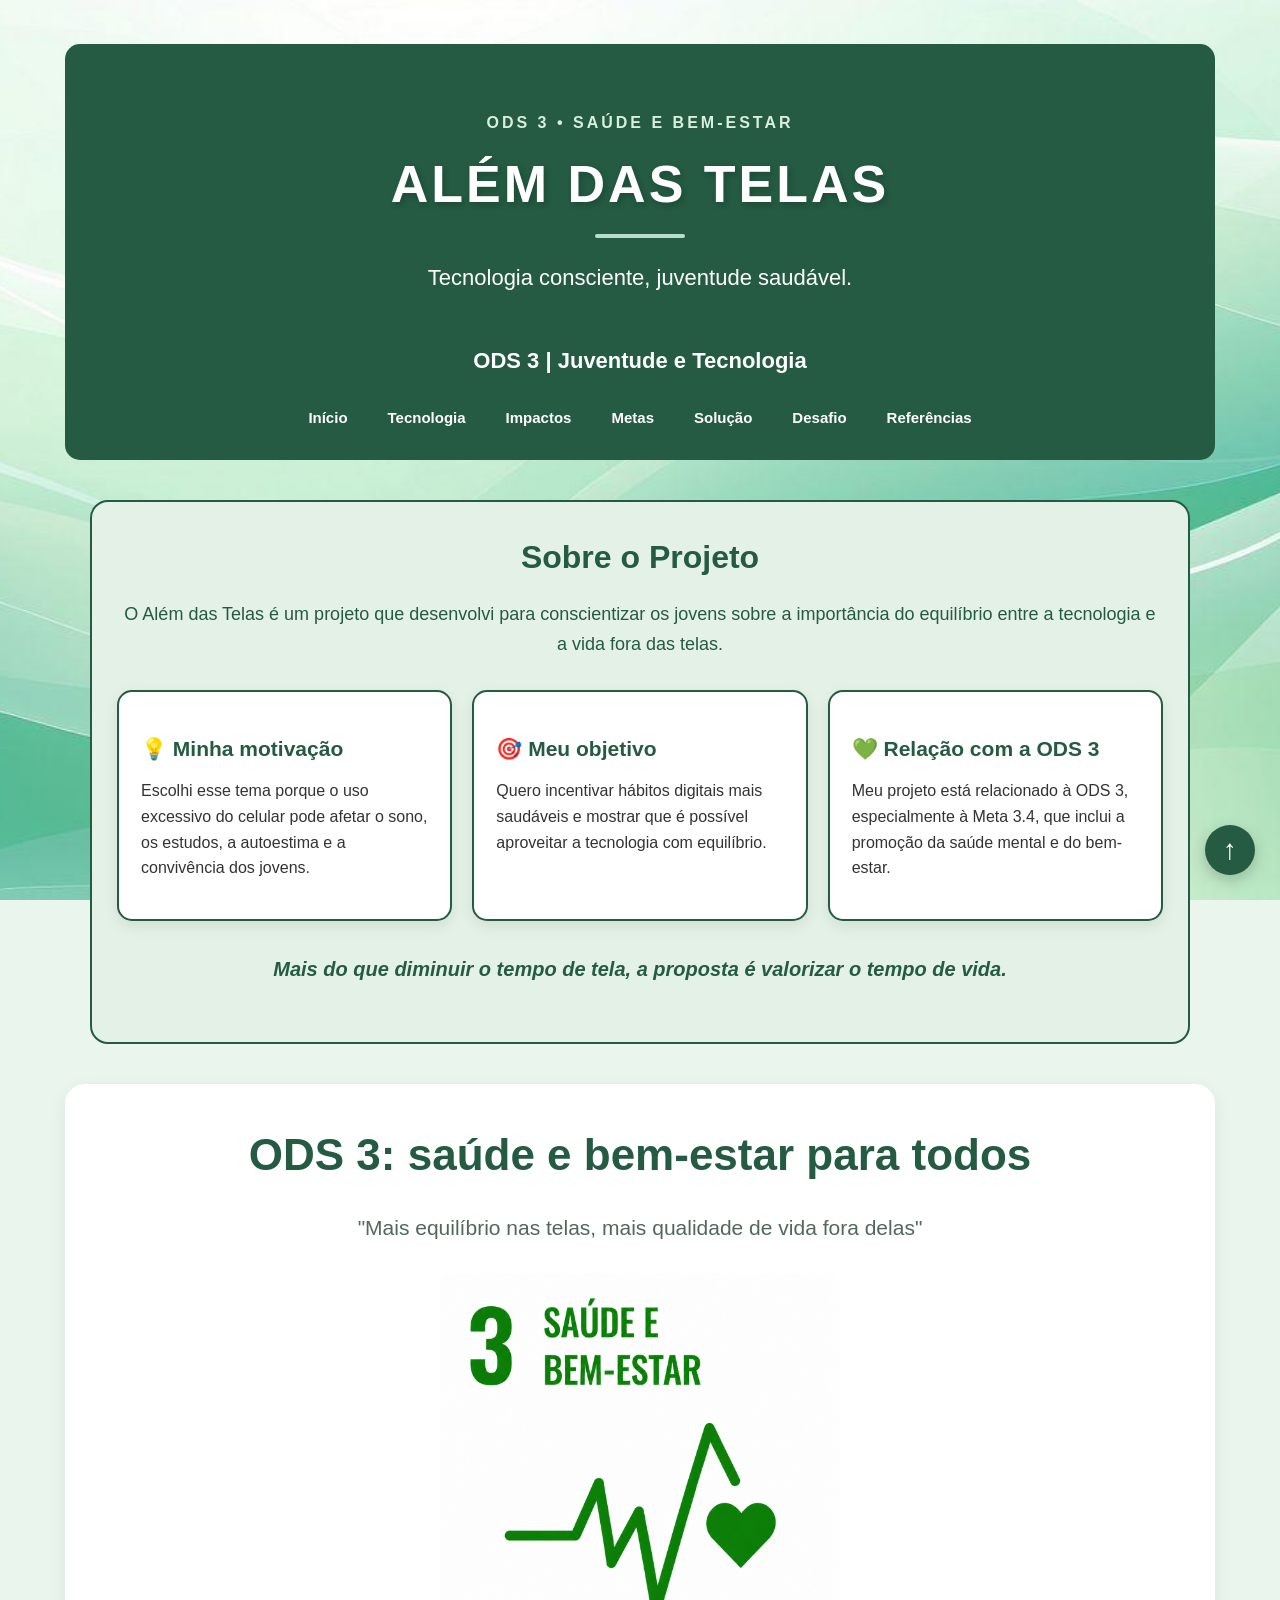
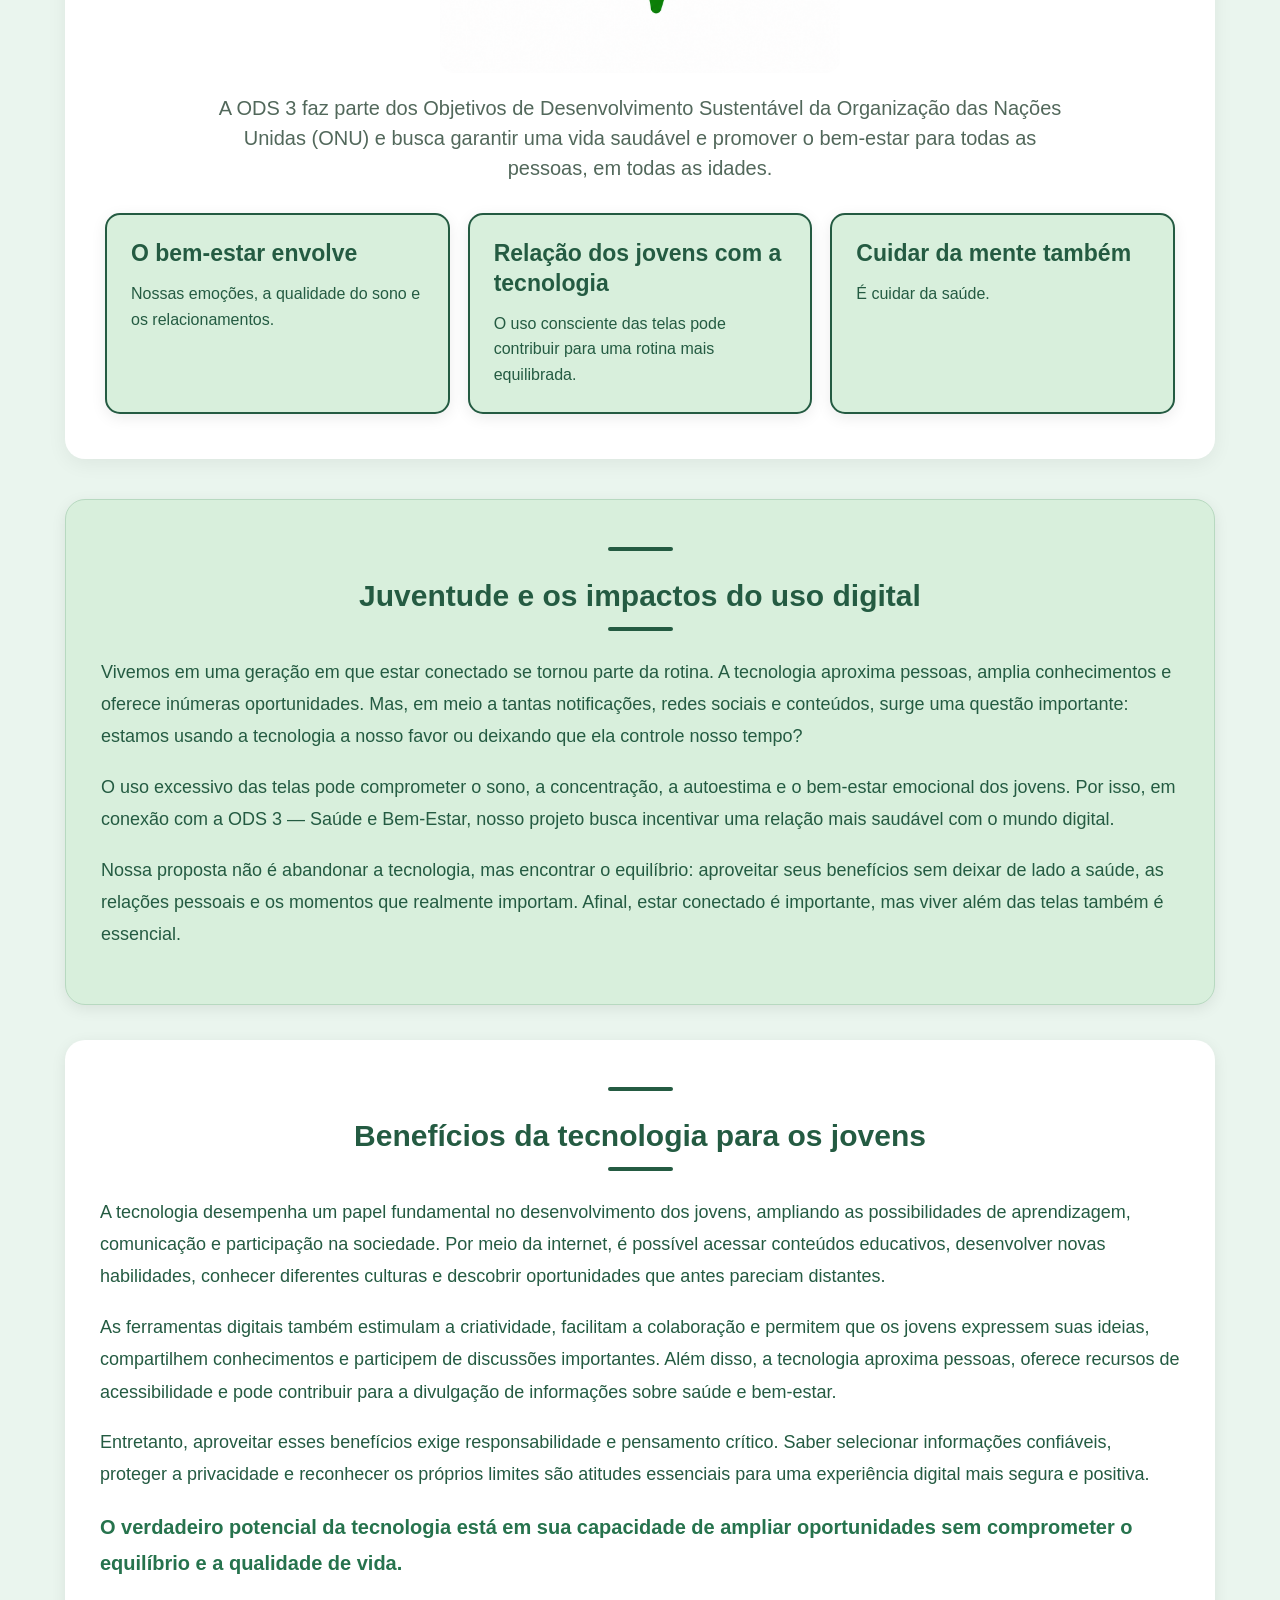
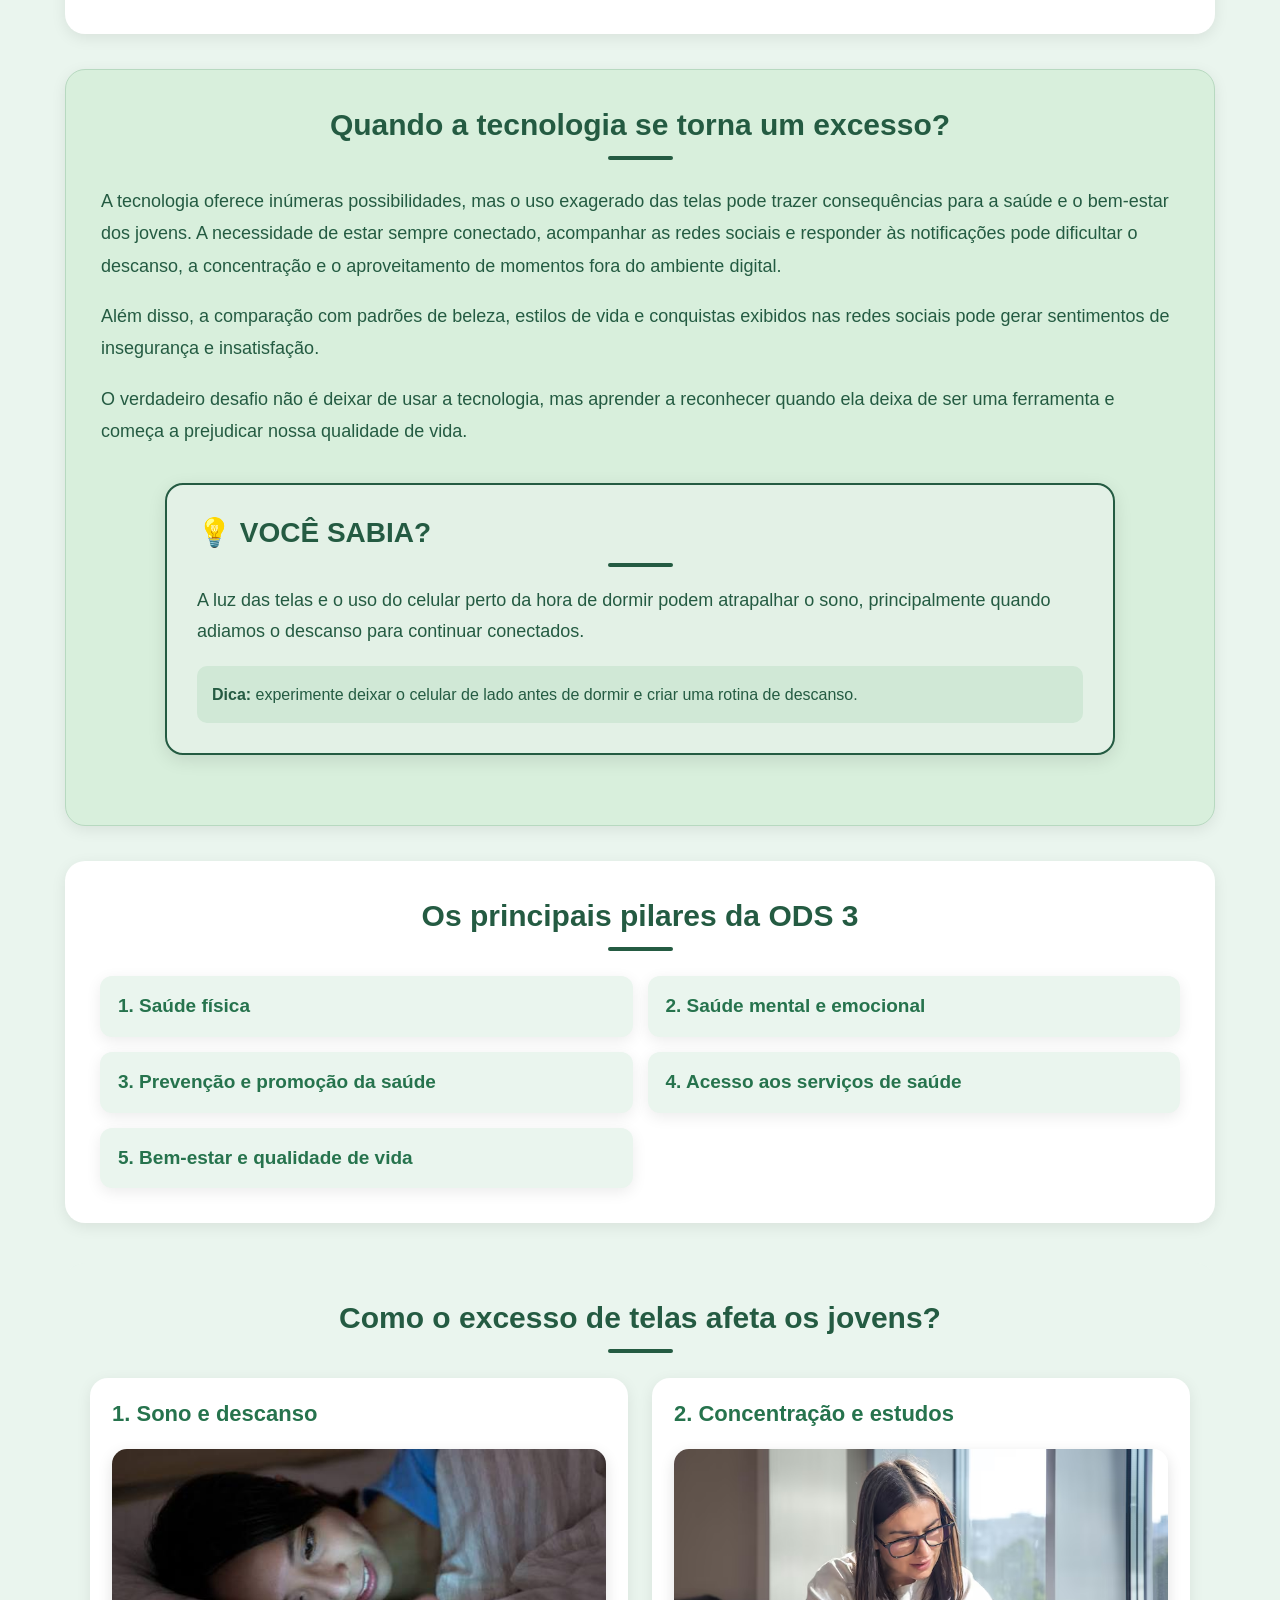
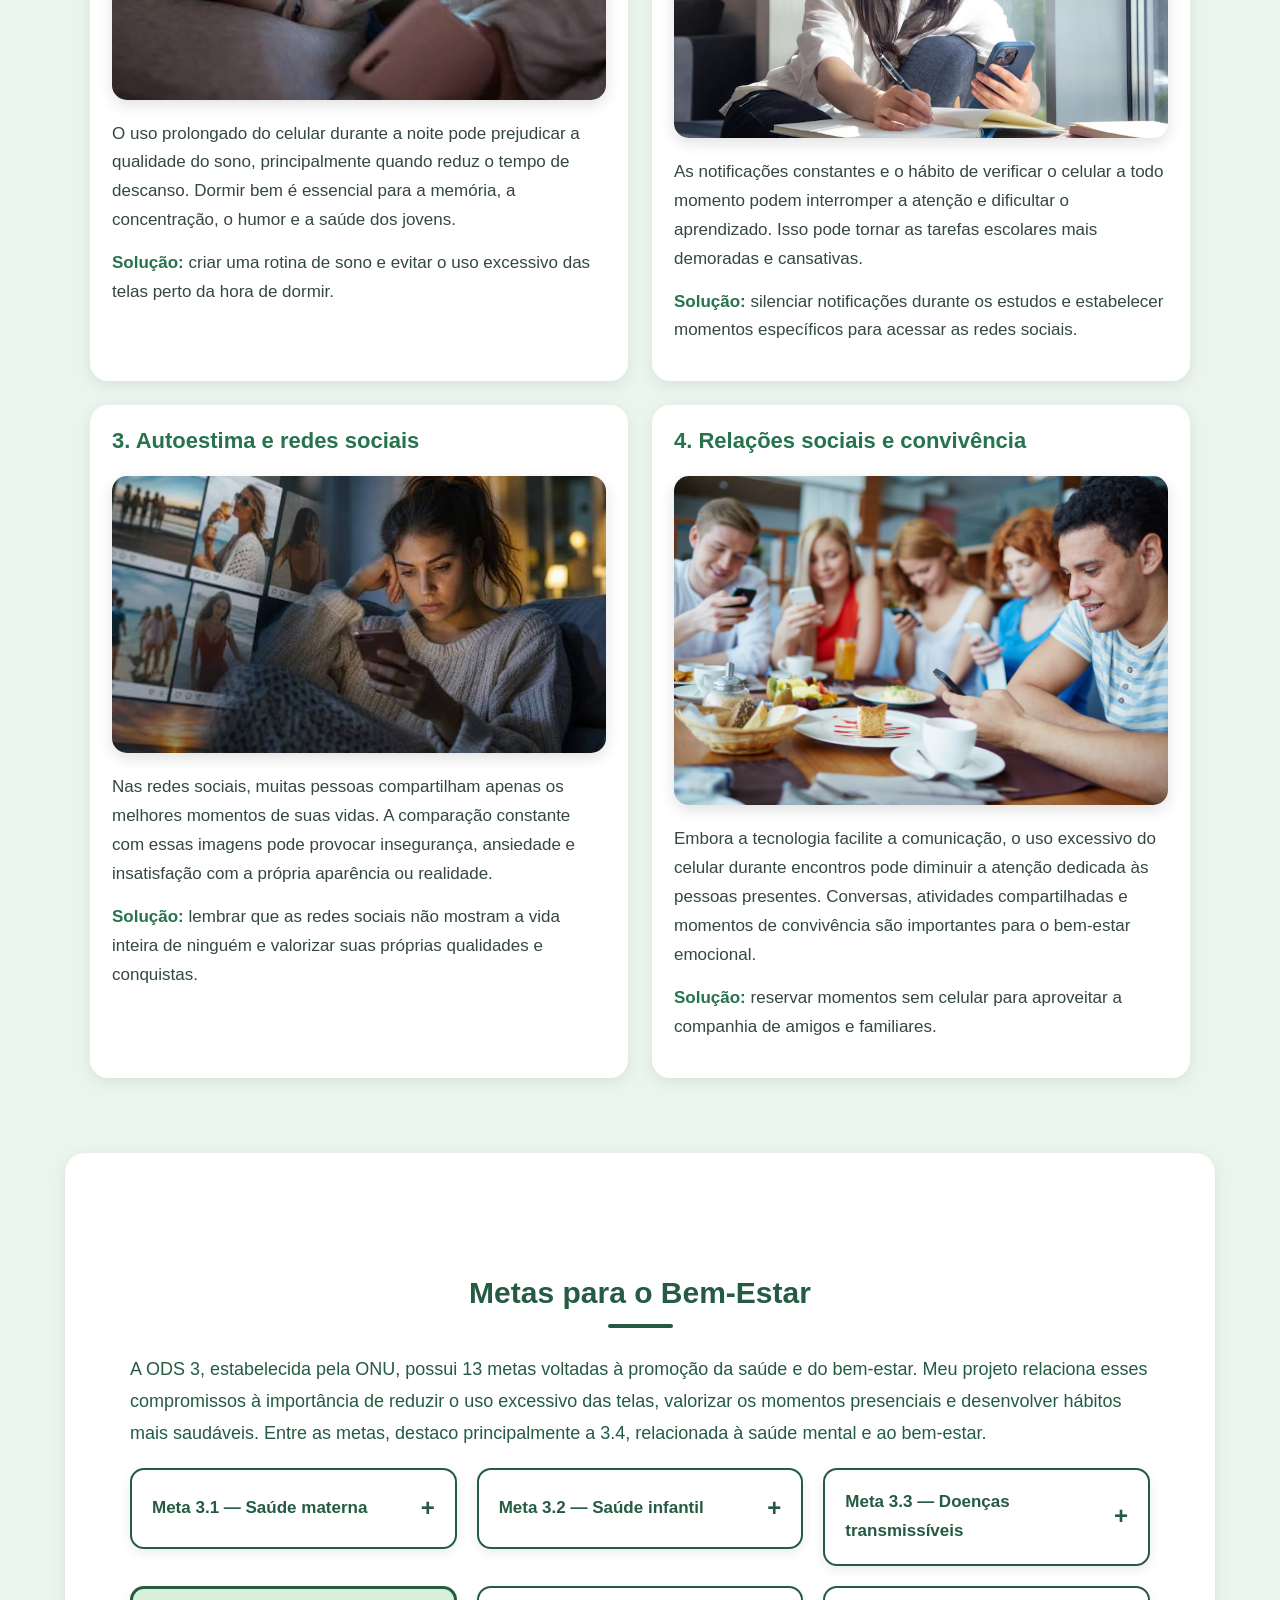
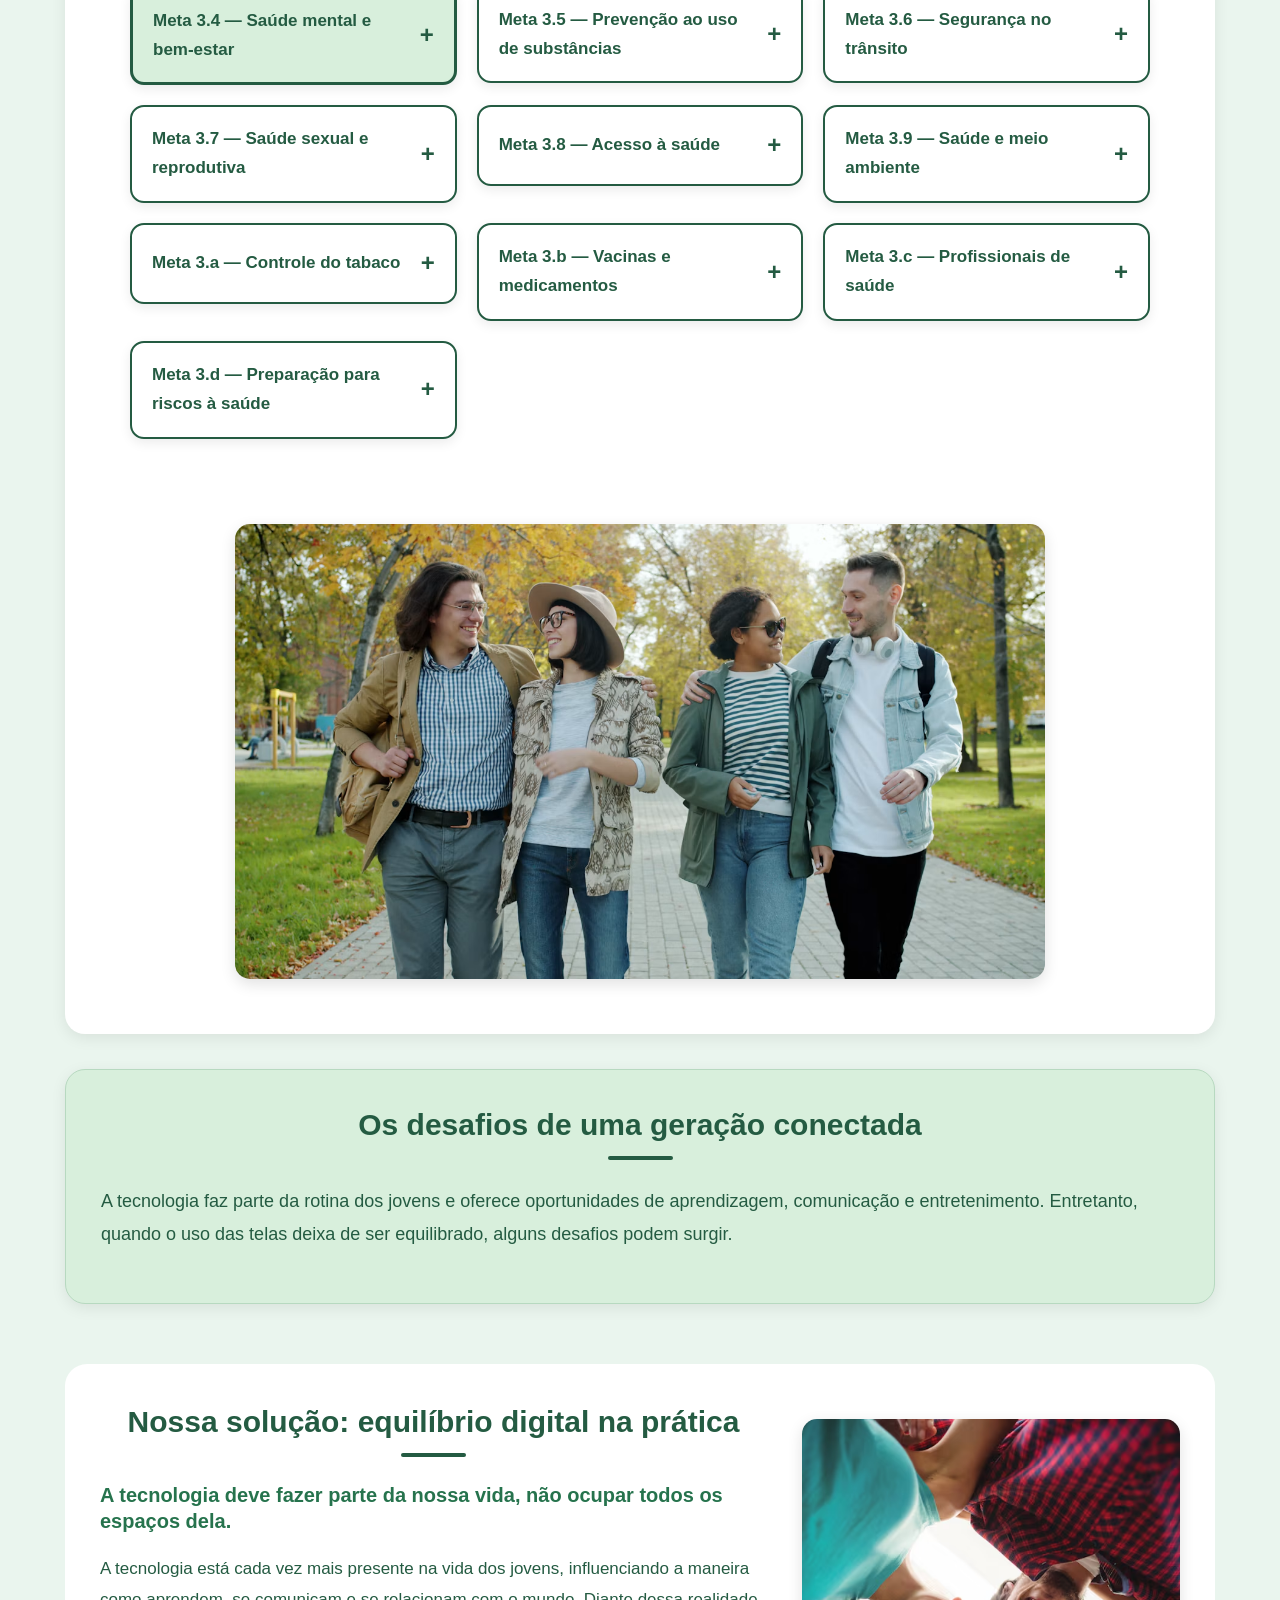
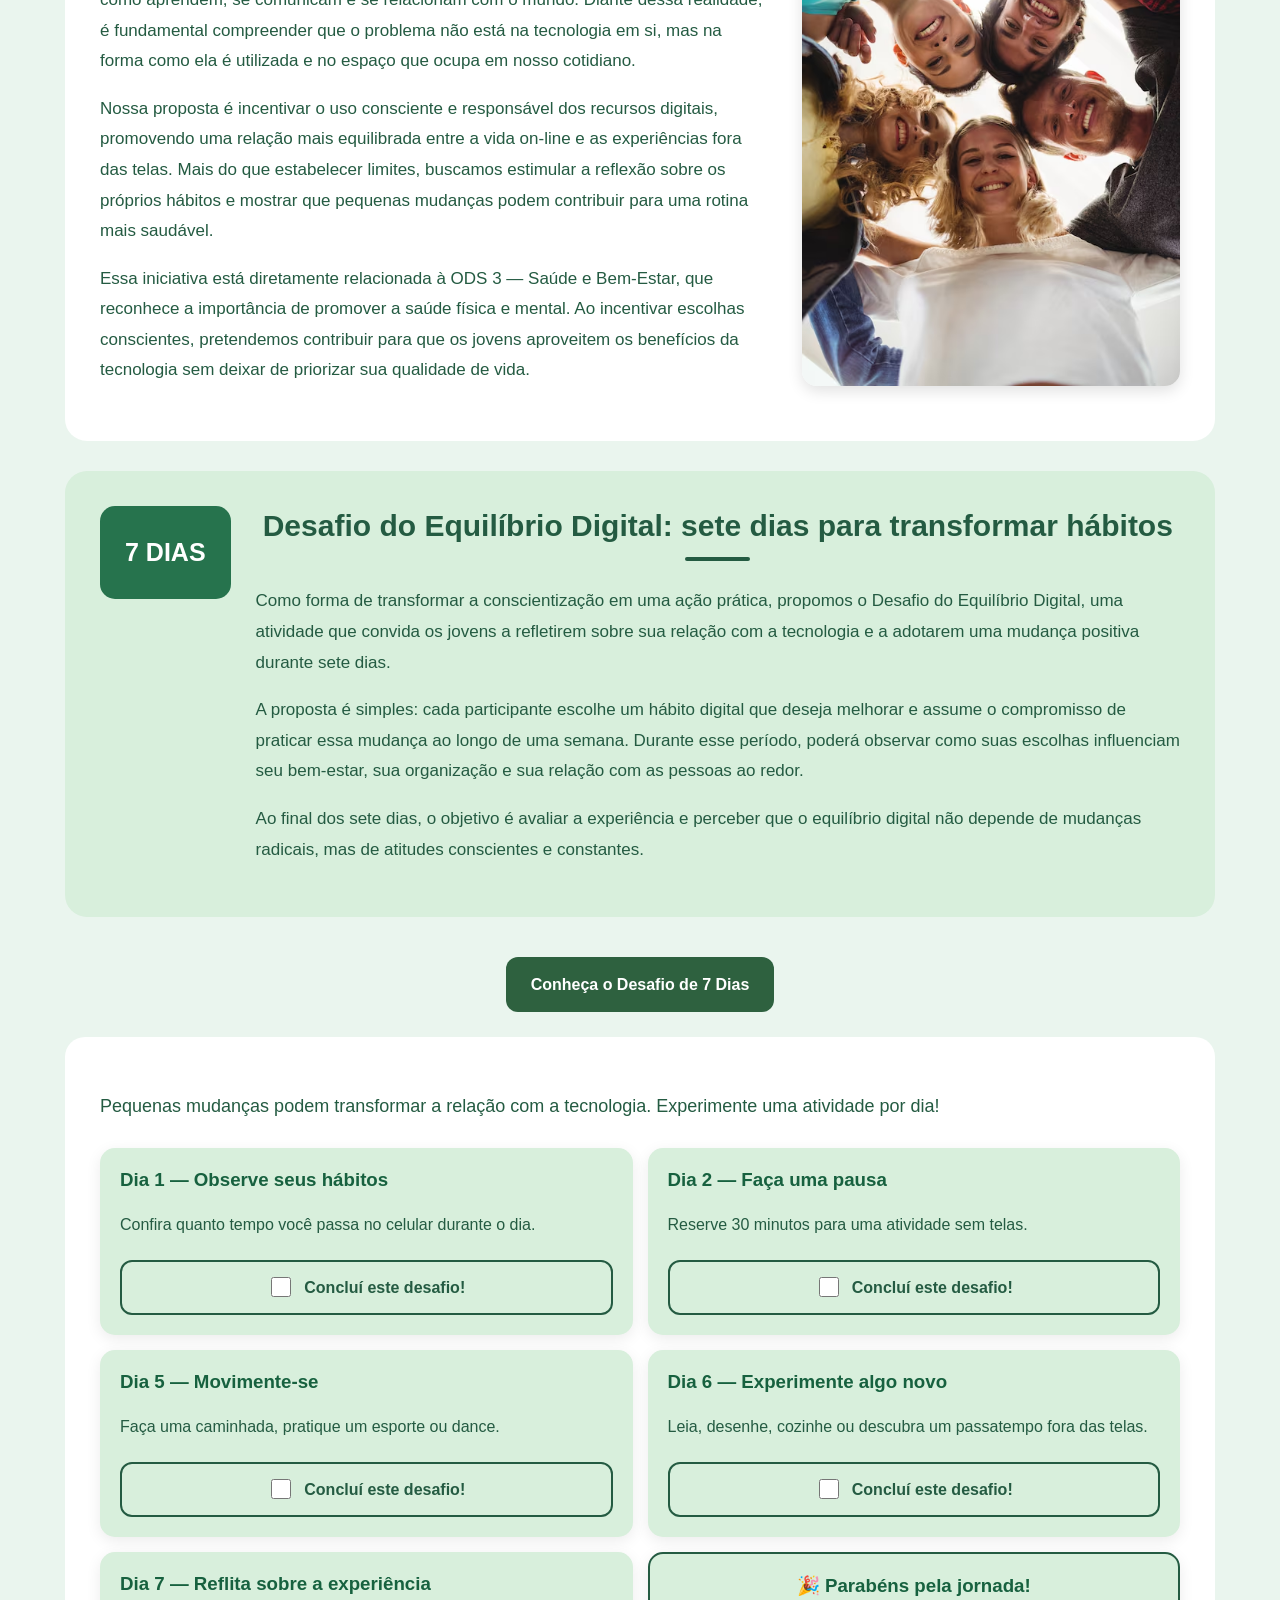
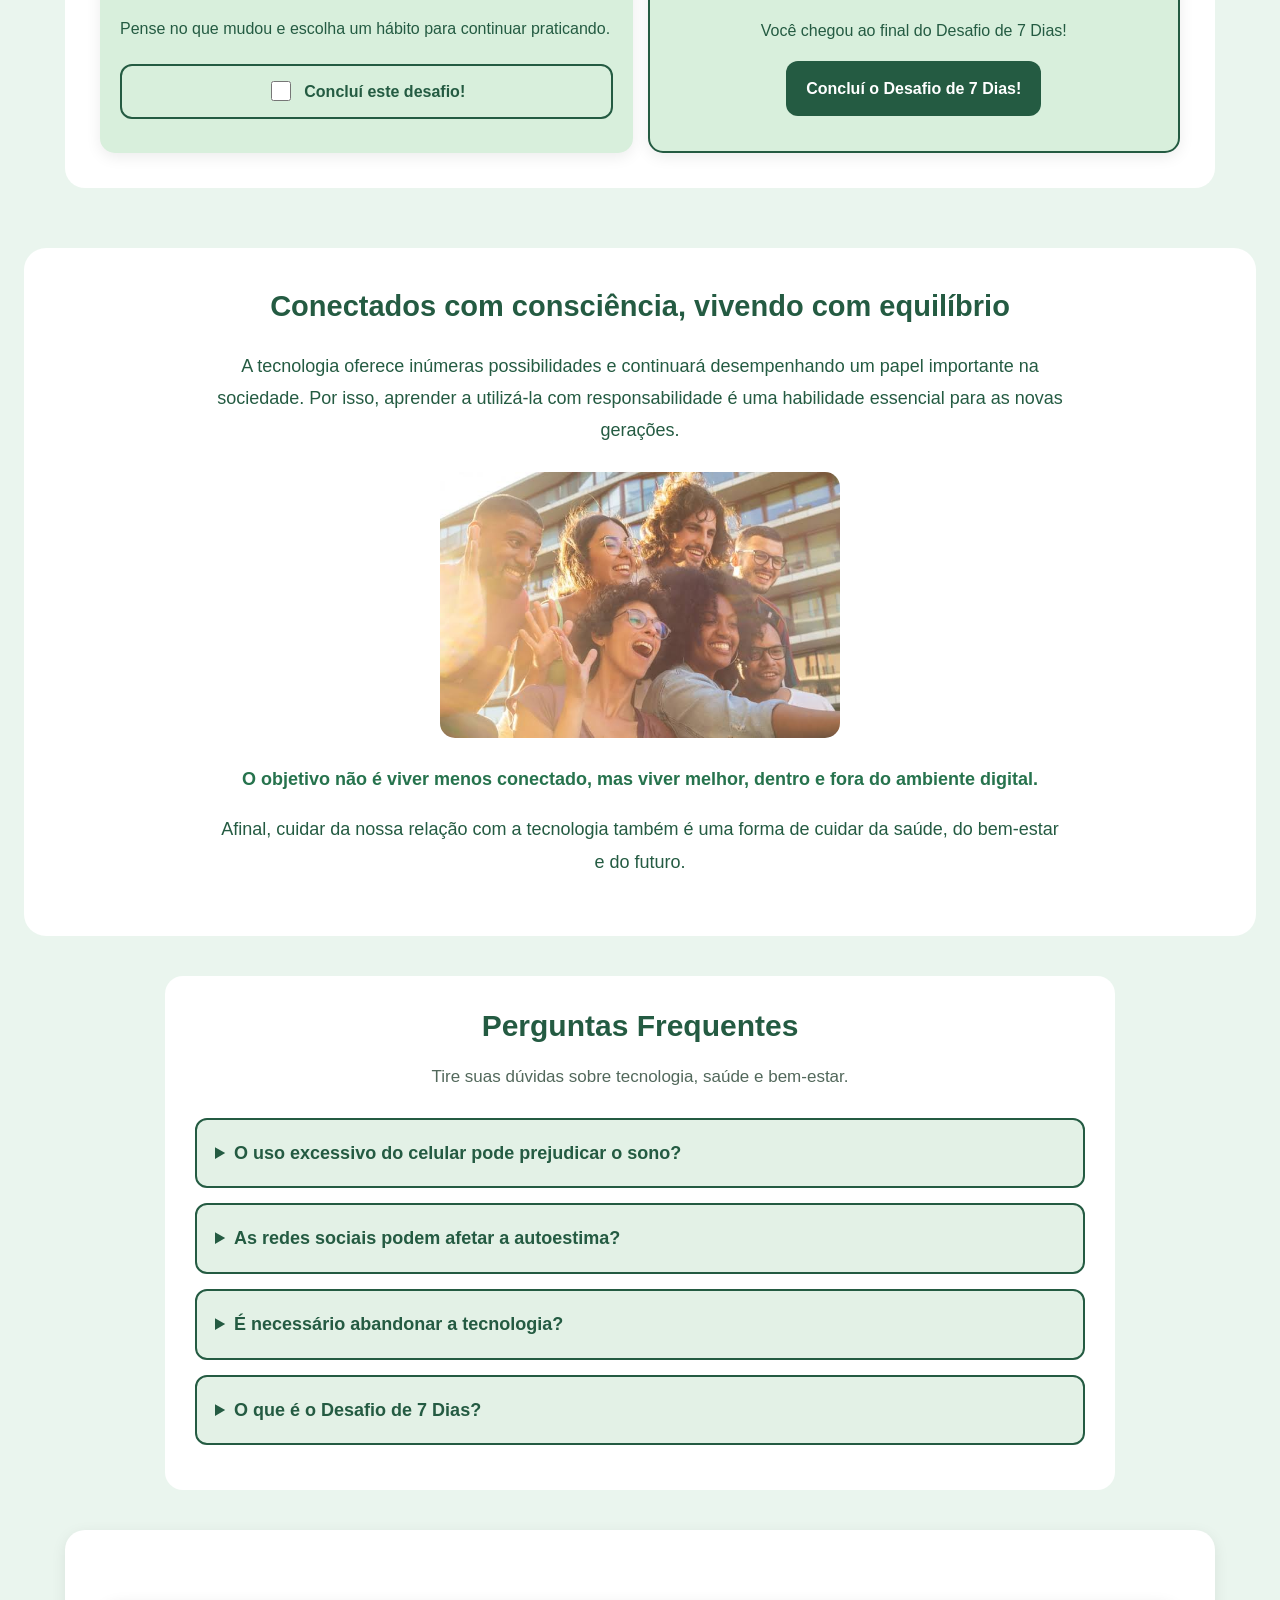
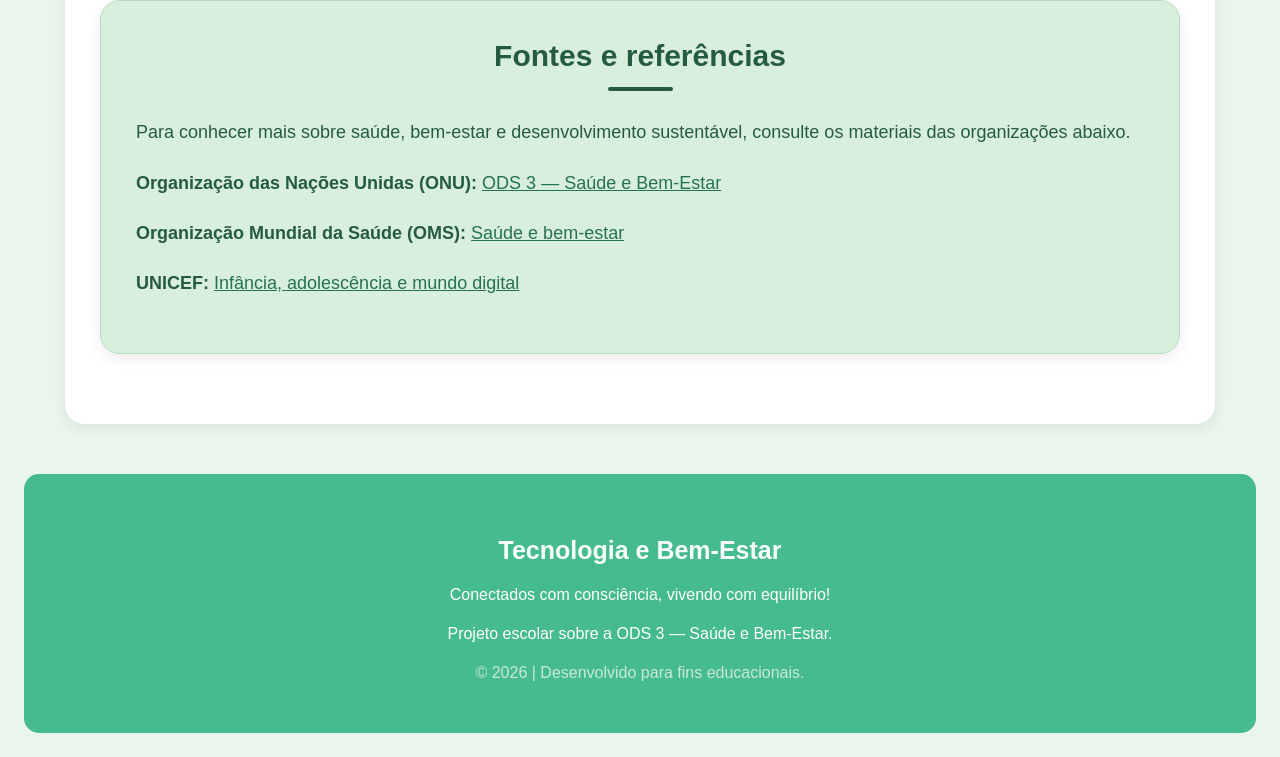
==== commit 168e387c: "ATUALIZADO SITE ODS 3" ====
--- a/index.html
+++ b/index.html
@@ -12,6 +12,21 @@
 <body>
 
 <div class="menu-site">
+
+    <!-- IDENTIDADE VISUAL DO MEU PROJETO -->
+
+<!-- IDENTIDADE VISUAL DO PROJETO -->
+
+<div class="identidade-visual">
+    <span>ODS 3 • SAÚDE E BEM-ESTAR</span>
+
+    <h1>ALÉM DAS TELAS</h1>
+
+    <div class="linha-identidade"></div>
+
+    <p>Tecnologia consciente, juventude saudável.</p>
+</div>
+
     <div class="nome-site">
         ODS 3 | Juventude e Tecnologia
     </div>
@@ -27,7 +42,56 @@
     </div>
 </div>
 
-
+<!-- SOBRE O PROJETO -->
+
+<div class="sobre-projeto">
+
+    <h2>Sobre o Projeto</h2>
+
+    <p class="texto-sobre">
+        O Além das Telas é um projeto que desenvolvi
+        para conscientizar os jovens sobre a importância
+        do equilíbrio entre a tecnologia e a vida fora
+        das telas.
+    </p>
+
+    <div class="grade-sobre">
+
+        <div class="cartao-sobre">
+            <h3>💡 Minha motivação</h3>
+            <p>
+                Escolhi esse tema porque o uso excessivo
+                do celular pode afetar o sono, os estudos,
+                a autoestima e a convivência dos jovens.
+            </p>
+        </div>
+
+        <div class="cartao-sobre">
+            <h3>🎯 Meu objetivo</h3>
+            <p>
+                Quero incentivar hábitos digitais mais
+                saudáveis e mostrar que é possível
+                aproveitar a tecnologia com equilíbrio.
+            </p>
+        </div>
+
+        <div class="cartao-sobre">
+            <h3>💚 Relação com a ODS 3</h3>
+            <p>
+                Meu projeto está relacionado à ODS 3,
+                especialmente à Meta 3.4, que inclui
+                a promoção da saúde mental e do bem-estar.
+            </p>
+        </div>
+
+    </div>
+
+    <p class="frase-sobre">
+        Mais do que diminuir o tempo de tela,
+        a proposta é valorizar o tempo de vida.
+    </p>
+
+</div>
 
 
     <!-- ABERTURA: ODS 3 -->
@@ -37,6 +101,8 @@
         <h1 class="titulo-principal">
             ODS 3: saúde e bem-estar para todos </h1>
 
+
+<h2 class="subtitulo">
             <h2>"Mais equilíbrio nas telas, mais qualidade de vida fora delas"</h2>
 
             <img class="imagem-h1" src="./img/IMAGEM ODS 3 CORES INVERTIDAS.png" alt="ODS 3">
@@ -195,6 +261,22 @@
             de vida.
         </p>
 
+        <!-- CAIXA VOCÊ SABIA -->
+
+<div class="voce-sabia">
+    <h2>💡 VOCÊ SABIA?</h2>
+
+    <p>
+        A luz das telas e o uso do celular perto da hora
+        de dormir podem atrapalhar o sono, principalmente
+        quando adiamos o descanso para continuar conectados.
+    </p>
+
+    <div class="dica-sabia">
+        <strong>Dica:</strong> experimente deixar o celular
+        de lado antes de dormir e criar uma rotina de descanso.
+    </div>
+</div>
     </div>
 
 
@@ -384,141 +466,143 @@
         relacionada à saúde mental e ao bem-estar.
     </p>
 
-    <div class="grade-metas">
-
-        <div class="cartao-meta">
-            <h3>Meta 3.1 — Saúde materna</h3>
-            <p>
-                Reduzir a mortalidade materna e promover
-                uma gestação e um parto mais seguros.
-            </p>
-        </div>
-
-        <div class="cartao-meta">
-            <h3>Meta 3.2 — Saúde infantil</h3>
-            <p>
-                Prevenir mortes evitáveis de recém-nascidos
-                e crianças menores de cinco anos.
-            </p>
-        </div>
-
-        <div class="cartao-meta">
-            <h3>Meta 3.3 — Combate às doenças</h3>
-            <p>
-                Enfrentar epidemias e combater doenças
-                transmissíveis, como AIDS, tuberculose e malária.
-            </p>
-        </div>
-
-        <div class="cartao-meta meta-principal">
-            <h3>Meta 3.4 — Saúde mental e bem-estar</h3>
-            <p>
-                Promover a saúde mental e o bem-estar, além de prevenir doenças crônicas e reduzir a mortalidade prematura, incentivando uma vida mais saudável e equilibrada.
-            </p>
-            <p>
-                <strong>Relação com meu projeto:</strong>
-                incentivar o equilíbrio digital, o descanso
-                e a valorização de momentos fora das telas.
-            </p>
-        </div>
-
-        <div class="cartao-meta">
-            <h3>Meta 3.5 — Prevenção ao abuso de substâncias</h3>
-            <p>
-                Fortalecer a prevenção e o tratamento
-                do abuso de drogas e do uso nocivo de álcool.
-            </p>
-        </div>
-
-        <div class="cartao-meta">
-            <h3>Meta 3.6 — Segurança no trânsito</h3>
-            <p>
-                Reduzir mortes e ferimentos causados
-                por acidentes de trânsito.
-            </p>
-        </div>
-
-        <div class="cartao-meta">
-            <h3>Meta 3.7 — Saúde sexual e reprodutiva</h3>
-            <p>
-                Garantir acesso a serviços, informações
-                e educação sobre saúde sexual e reprodutiva.
-            </p>
-        </div>
-
-       <div class="cartao-meta">
-            <h3>Meta 3.8 — Acesso universal à saúde</h3>
-            <p>
-                Ampliar o acesso a serviços essenciais
-                de saúde de qualidade, medicamentos e vacinas.
-            </p>
-    </div>
-
-        <div class="cartao-meta">
-            <h3>Meta 3.9 — Saúde ambiental</h3>
-            <p>
-                Reduzir doenças e mortes relacionadas
-                à poluição e à contaminação ambiental.
-            </p>
-        </div>
-
-        <div class="cartao-meta">
-            <h3>Meta 3.a — Controle do tabaco</h3>
-            <p>
-                Fortalecer medidas de prevenção
-                e controle do consumo de tabaco.
-            </p>
-        </div>
-
-        <div class="cartao-meta">
-            <h3>Meta 3.b — Vacinas e medicamentos</h3>
-            <p>
-                Apoiar pesquisas e ampliar o acesso
-                a vacinas e medicamentos essenciais.
-            </p>
-        </div>
-
-        <div class="cartao-meta">
-            <h3>Meta 3.c — Profissionais da saúde</h3>
-            <p>
-                Fortalecer o financiamento, a formação
-                e a contratação de profissionais de saúde.
-            </p>
-        </div>
-
-        <div class="cartao-meta">
-            <h3>Meta 3.d — Prevenção de riscos</h3>
-            <p>
-                Melhorar a capacidade de prevenir
-                e responder a emergências e riscos de saúde.
-            </p>
-        </div>
-
-    </div>
-
-    <div class="mensagem-metas">
-
-        <h3>Objetivo do projeto</h3>
-
-        <p>
-            O objetivo é incentivar os jovens a utilizar
-            a tecnologia com consciência, reduzir o tempo
-            excessivo diante das telas e aproveitar mais
-            os momentos de convivência, descanso e lazer.
-        </p>
-
-        <p>
-            <strong>
-                Menos excessos digitais, mais experiências reais.
-            </strong>
-        </p>
-
-    </div>
-<p class="frase-final-metas">
-    O objetivo não é afastar os jovens da tecnologia,
-    mas incentivá-los a encontrar um equilíbrio que
-    favoreça sua qualidade de vida.
-</p>
+    
+
+        
+<!-- AS 13 METAS DA ODS 3 -->
+
+<div class="grade-metas">
+
+    <details class="cartao-meta">
+        <summary>Meta 3.1 — Saúde materna</summary>
+        <p>
+            Reduzir a mortalidade materna e garantir
+            mais segurança e cuidados durante a gestação
+            e o parto.
+        </p>
+    </details>
+
+    <details class="cartao-meta">
+        <summary>Meta 3.2 — Saúde infantil</summary>
+        <p>
+            Acabar com as mortes evitáveis de recém-nascidos
+            e crianças menores de cinco anos.
+        </p>
+    </details>
+
+    <details class="cartao-meta">
+        <summary>Meta 3.3 — Doenças transmissíveis</summary>
+        <p>
+            Combater epidemias como AIDS, tuberculose,
+            malária e outras doenças transmissíveis.
+        </p>
+    </details>
+
+    <details class="cartao-meta meta-principal">
+        <summary>Meta 3.4 — Saúde mental e bem-estar</summary>
+        <p>
+            Reduzir a mortalidade prematura por doenças
+            não transmissíveis e promover a saúde mental
+            e o bem-estar.
+
+            Essa é a meta que mais se relaciona com meu
+            projeto, pois busco conscientizar os jovens
+            sobre o uso excessivo das telas e incentivar
+            hábitos digitais mais saudáveis.
+        </p>
+    </details>
+
+    <details class="cartao-meta">
+        <summary>Meta 3.5 — Prevenção ao uso de substâncias</summary>
+        <p>
+            Fortalecer a prevenção e o tratamento do
+            abuso de substâncias, incluindo drogas
+            e uso nocivo do álcool.
+        </p>
+    </details>
+
+    <details class="cartao-meta">
+        <summary>Meta 3.6 — Segurança no trânsito</summary>
+        <p>
+            Reduzir as mortes e os ferimentos causados
+            por acidentes de trânsito.
+        </p>
+    </details>
+
+    <details class="cartao-meta">
+        <summary>Meta 3.7 — Saúde sexual e reprodutiva</summary>
+        <p>
+            Garantir acesso a serviços de saúde sexual
+            e reprodutiva, informações e planejamento familiar.
+        </p>
+    </details>
+
+    <details class="cartao-meta">
+        <summary>Meta 3.8 — Acesso à saúde</summary>
+        <p>
+            Alcançar a cobertura universal de saúde,
+            com serviços de qualidade e acesso a
+            medicamentos e vacinas essenciais.
+        </p>
+    </details>
+
+    <details class="cartao-meta">
+        <summary>Meta 3.9 — Saúde e meio ambiente</summary>
+        <p>
+            Reduzir mortes e doenças causadas pela
+            poluição do ar, da água e do solo e
+            por produtos químicos perigosos.
+        </p>
+    </details>
+
+    <details class="cartao-meta">
+        <summary>Meta 3.a — Controle do tabaco</summary>
+        <p>
+            Fortalecer a aplicação de medidas de
+            controle do tabaco para proteger a saúde
+            da população.
+        </p>
+    </details>
+
+    <details class="cartao-meta">
+        <summary>Meta 3.b — Vacinas e medicamentos</summary>
+        <p>
+            Apoiar pesquisas e o desenvolvimento de
+            vacinas e medicamentos e ampliar o acesso
+            a esses recursos.
+        </p>
+    </details>
+
+    <details class="cartao-meta">
+        <summary>Meta 3.c — Profissionais de saúde</summary>
+        <p>
+            Aumentar o financiamento da saúde e fortalecer
+            a formação, contratação e permanência
+            de profissionais da área.
+        </p>
+    </details>
+
+    <details class="cartao-meta">
+        <summary>Meta 3.d — Preparação para riscos à saúde</summary>
+        <p>
+            Fortalecer a capacidade dos países de
+            prevenir, identificar e responder a
+            emergências e riscos à saúde.
+        </p>
+    </details>
+
+</div>
+
+
+
+
+
+                
+   
+
+    
+    </div>
+
 <img
     src="./img/PESSOASSSSSSSS FELIZESSS EQUILIBRADASASSSS.avif"
     alt="Jovens convivendo ao ar livre"
@@ -679,29 +763,90 @@
         <div class="atividade">
             <h3>Dia 1 — Observe seus hábitos</h3>
             <p>Confira quanto tempo você passa no celular durante o dia.</p>
+
+            <label class="marcar-desafio">
+    <input type="checkbox">
+    Concluí este desafio!
+</label>
         </div>
 
         <div class="atividade">
             <h3>Dia 2 — Faça uma pausa</h3>
             <p>Reserve 30 minutos para uma atividade sem telas.</p>
+
+            <label class="marcar-desafio">
+    <input type="checkbox">
+    Concluí este desafio!
+</label>
         </div>
 
         <div class="atividade">
             <h3>Dia 5 — Movimente-se</h3>
             <p>Faça uma caminhada, pratique um esporte ou dance.</p>
+
+            <label class="marcar-desafio">
+    <input type="checkbox">
+    Concluí este desafio!
+</label>
         </div>
 
         <div class="atividade">
             <h3>Dia 6 — Experimente algo novo</h3>
             <p>Leia, desenhe, cozinhe ou descubra um passatempo fora das telas.</p>
+
+            <label class="marcar-desafio">
+    <input type="checkbox">
+    Concluí este desafio!
+</label>
         </div>
 
         <div class="atividade">
             <h3>Dia 7 — Reflita sobre a experiência</h3>
             <p>Pense no que mudou e escolha um hábito para continuar praticando.</p>
-        </div>
-
-    </div>
+
+            <label class="marcar-desafio">
+    <input type="checkbox">
+    Concluí este desafio!
+</label>
+
+        </div>
+
+
+<!-- CARTÃO FINAL DO DESAFIO -->
+<div class="atividade atividade-final">
+    <h3>🎉 Parabéns pela jornada!</h3>
+    <p>Você chegou ao final do Desafio de 7 Dias!</p>
+
+    <input type="checkbox" id="concluir-desafio" class="check-final">
+
+    <label for="concluir-desafio" class="botao-final">
+        Concluí o Desafio de 7 Dias!
+    </label>
+
+    <div class="confetes">
+    <span>🎉</span>
+    <span>🎊</span>
+    <span>✨</span>
+    <span>🎉</span>
+    <span>🎊</span>
+    <span>✨</span>
+    <span>🎉</span>
+    <span>🎊</span>
+    <span>✨</span>
+    <span>🎉</span>
+    <span>🎊</span>
+    <span>✨</span>
+</div>
+
+    <p class="mensagem-final">
+        Parabéns! Você concluiu o desafio! 💚
+    </p>
+
+</div>
+
+</div> <!-- Fecha a grade de atividades -->
+</div> <!-- Fecha a seção -->
+
 
 </div>
 
@@ -743,9 +888,56 @@
     </div>
 
 
+<!-- PERGUNTAS FREQUENTES -->
+
+<div class="perguntas-frequentes">
+
+    <h2>Perguntas Frequentes</h2>
+
+    <p class="introducao-faq">
+        Tire suas dúvidas sobre tecnologia, saúde e bem-estar.
+    </p>
+
+    <details>
+        <summary>O uso excessivo do celular pode prejudicar o sono?</summary>
+        <p>
+            Sim. Usar o celular perto da hora de dormir pode
+            dificultar o descanso, principalmente quando
+            prolongamos o tempo nas telas.
+        </p>
+    </details>
+
+    <details>
+        <summary>As redes sociais podem afetar a autoestima?</summary>
+        <p>
+            Sim. Comparações constantes nas redes sociais
+            podem afetar a maneira como os jovens enxergam
+            a si mesmos.
+        </p>
+    </details>
+
+    <details>
+        <summary>É necessário abandonar a tecnologia?</summary>
+        <p>
+            Não! O objetivo é encontrar equilíbrio, aproveitando
+            os benefícios da tecnologia sem deixar de lado
+            o sono, os estudos e a convivência.
+        </p>
+    </details>
+
+    <details>
+        <summary>O que é o Desafio de 7 Dias?</summary>
+        <p>
+            É uma proposta do meu projeto para incentivar
+            hábitos digitais mais saudáveis por meio de
+            pequenas atividades durante uma semana.
+        </p>
+    </details>
+
+</div>
+
+
     <!-- FONTES E REFERÊNCIAS -->
-
-
         <div class="bloco-texto referencias" id="referencias">
 
  <div class="bloco-texto cartao-verde">
@@ -785,6 +977,12 @@
 
 
 
+
+
+<!-- BOTÃO VOLTAR AO TOPO -->
+<a href="#" class="voltar-topo" aria-label="Voltar ao topo">↑</a>
+
+
     <!-- RODAPÉ DO SITE -->
 
 <div class="rodape">
@@ -806,5 +1004,7 @@
 </div>
 
 
+
+
 </body>
 </html>
--- a/style.css
+++ b/style.css
@@ -21,6 +21,31 @@
     background-attachment: fixed;
 }
 
+/* ANIMAÇÃO DA LINHA DECORATIVA */
+
+.linha-identidade {
+    animation: crescerLinha 1.5s ease-out both;
+}
+
+@keyframes crescerLinha {
+    0% {
+        transform: scaleX(0);
+    }
+
+    100% {
+        transform: scaleX(1);
+    }
+}
+
+/* RESPEITAR PREFERÊNCIAS DE MOVIMENTO */
+
+@media (prefers-reduced-motion: reduce) {
+    .identidade-visual h1,
+    .linha-identidade {
+        animation: none;
+    }
+}
+
 h1, h2, h3 {
     line-height: 1.3;
 }
@@ -60,21 +85,25 @@
     box-shadow: 0 5px 20px rgba(0, 0, 0, 0.06);
 }
 
-.titulo-principal {
-    color: #23734d;
-    font-size: 38px;
-    text-align: center;
+ .titulo-principal {
+    color: #245b42;
+    font-size: 42px;
+    font-weight: 800;
+    text-align: center;
+    line-height: 1.2;
     margin-top: 0;
-    margin-bottom: 20px;
+    margin-bottom: 15px;
 }
 
 .subtitulo {
-    font-size: 19px;
-    text-align: center;
+    color: #52685b;
+    font-size: 21px;
+    font-weight: 400;
+    text-align: center;
+    line-height: 1.5;
     max-width: 850px;
     margin: 0 auto 30px;
 }
-
 .grade-dados {
     display: grid;
     grid-template-columns: repeat(3, 1fr);
@@ -1021,4 +1050,948 @@
 .dado-clima {
     border: 2px solid #245b42;
     border-radius: 15px;
-}+}
+
+
+/* MELHORIAS NAS IMAGENS DO SITE */
+
+.bloco-texto img,
+.secao-impactos img,
+.secao-solucao img {
+    max-width: 100%;
+    height: auto;
+    border-radius: 15px;
+    margin-top: 20px;
+    margin-bottom: 20px;
+    box-shadow: 0 5px 15px rgba(0, 0, 0, 0.12);
+}
+
+/* TÍTULOS MAIS BONITOS DO SITE */
+
+.bloco-texto h2,
+.secao-impactos h2,
+.area-metas h2,
+.secao-solucao h2,
+.atividades-desafio h2 {
+    color: #245b42;
+    font-size: 30px;
+    font-weight: 700;
+    text-align: center;
+    margin-bottom: 25px;
+}
+
+/* LINHA VERDE ABAIXO DOS TÍTULOS */
+
+.bloco-texto h2::after,
+.secao-impactos h2::after,
+.area-metas h2::after,
+.secao-solucao h2::after,
+.atividades-desafio h2::after {
+    content: "";
+    display: block;
+    width: 65px;
+    height: 4px;
+    background-color: #245b42;
+    border-radius: 10px;
+    margin: 12px auto 0;
+    transition: width 0.3s ease;
+}
+
+/* ANIMAÇÃO DA LINHA AO PASSAR O MOUSE */
+
+.bloco-texto:hover h2::after,
+.secao-impactos:hover h2::after,
+.area-metas:hover h2::after,
+.secao-solucao:hover h2::after,
+.atividades-desafio:hover h2::after {
+    width: 110px;
+}
+
+/* SOMBRAS ELEGANTES DOS CARTÕES */
+
+.cartao,
+.cartao-meta,
+.pilar,
+.dado-clima,
+.atividade,
+.bloco-texto,
+.mensagem-metas {
+    box-shadow: 0 4px 15px rgba(0, 0, 0, 0.08);
+    transition: transform 0.3s ease, box-shadow 0.3s ease;
+}
+
+/* SOMBRA AO PASSAR O MOUSE */
+
+.cartao:hover,
+.cartao-meta:hover,
+.pilar:hover,
+.dado-clima:hover,
+.atividade:hover,
+.bloco-texto:hover,
+.mensagem-metas:hover {
+    transform: translateY(-6px) scale(1.02);
+    box-shadow: 0 12px 28px rgba(36, 91, 66, 0.22);
+}
+
+/* IDENTIDADE VISUAL ACIMA DO MENU */
+
+.identidade-visual {
+    background: linear-gradient(135deg, #e3f1e6, #c9e8d2);
+    text-align: center;
+    padding: 30px 15px;
+    border-bottom: 3px solid #245b42;
+}
+
+.identidade-visual h1 {
+    color: #245b42;
+    font-size: 36px;
+    margin: 0 0 10px;
+}
+
+.identidade-visual p {
+    color: #245b42;
+    font-size: 18px;
+    margin-bottom: 12px;
+}
+
+.identidade-visual span {
+    color: #245b42;
+    font-size: 13px;
+    font-weight: bold;
+    letter-spacing: 2px;
+}
+
+@media (max-width: 600px) {
+    .identidade-visual h1 {
+        font-size: 28px;
+    }
+}
+
+/* NOVA IDENTIDADE VISUAL */
+
+.identidade-visual {
+    background: linear-gradient(135deg, #245b42, #347653);
+    text-align: center;
+    padding: 45px 20px;
+    border-bottom: 5px solid #b7e1c4;
+}
+
+/* TEXTO SUPERIOR */
+
+.identidade-visual span {
+    display: block;
+    color: #d8efdc;
+    font-size: 16px;
+    font-weight: bold;
+    letter-spacing: 3px;
+    margin-bottom: 15px;
+}
+
+/* NOME DO PROJETO */
+
+.identidade-visual h1 {
+    color: white;
+    font-family: Arial, sans-serif;
+    font-size: 52px;
+    font-weight: 800;
+    letter-spacing: 3px;
+    margin: 0 0 15px;
+    text-shadow: 2px 3px 6px rgba(0, 0, 0, 0.2);
+}
+
+/* LINHA DECORATIVA */
+
+.linha-identidade {
+    width: 90px;
+    height: 4px;
+    background-color: #b7e1c4;
+    border-radius: 10px;
+    margin: 0 auto 20px;
+}
+
+/* FRASE DO PROJETO */
+
+.identidade-visual p {
+    color: white;
+    font-size: 22px;
+    font-weight: 500;
+    margin: 0;
+}
+
+/* AJUSTE PARA CELULAR */
+
+@media (max-width: 600px) {
+    .identidade-visual h1 {
+        font-size: 34px;
+        letter-spacing: 1px;
+    }
+
+    .identidade-visual p {
+        font-size: 17px;
+    }
+
+    .identidade-visual span {
+        font-size: 12px;
+        letter-spacing: 1px;
+    }
+}
+/* UNIFORMIZAR A COR DA IDENTIDADE VISUAL E DO MENU */
+
+.identidade-visual,
+.menu-site {
+    background: #245b42;
+    background-color: #245b42;
+}
+
+/* DEIXAR A DIVISÃO MAIS DISCRETA */
+
+.identidade-visual {
+    border-bottom: none;
+}
+/* MELHORAR O TÍTULO PRINCIPAL DA ODS 3 */
+
+.painel-clima .titulo-principal {
+    font-size: 42px;
+    font-weight: 800;
+    color: #245b42;
+    text-align: center;
+    margin-bottom: 15px;
+    line-height: 1.2;
+}
+
+/* DIMINUIR A FRASE ABAIXO DO TÍTULO */
+
+.painel-clima h2 {
+    font-size: 21px;
+    font-weight: 400;
+    color: #52685b;
+    text-align: center;
+    line-height: 1.5;
+    margin-bottom: 30px;
+}
+
+/* AJUSTAR PARA CELULAR */
+
+@media (max-width: 600px) {
+    .painel-clima .titulo-principal {
+        font-size: 30px;
+    }
+
+    .painel-clima h2 {
+        font-size: 17px;
+    }
+}
+
+/* TÍTULO PRINCIPAL DA ODS 3 */
+
+#alerta h1 {
+    font-size: 42px;
+    font-weight: 800;
+    color: #245b42;
+    text-align: center;
+    line-height: 1.2;
+    margin-bottom: 15px;
+}
+
+/* FRASE ABAIXO DO TÍTULO */
+
+#alerta h2 {
+    font-size: 21px;
+    font-weight: 400;
+    color: #52685b;
+    text-align: center;
+    line-height: 1.5;
+    margin-bottom: 30px;
+}
+
+/* AJUSTE PARA CELULAR */
+
+@media (max-width: 600px) {
+    #alerta h1 {
+        font-size: 30px;
+    }
+
+    #alerta h2 {
+        font-size: 17px;
+    }
+}
+
+/* TÍTULO E SUBTÍTULO DA ODS 3 */
+
+#alerta .titulo-principal {
+    font-size: 44px;
+    font-weight: 800;
+    color: #245b42;
+    text-align: center;
+    line-height: 1.2;
+    margin-bottom: 15px;
+}
+
+#alerta .subtitulo {
+    font-size: 20px;
+    font-weight: 400;
+    color: #52685b;
+    text-align: center;
+    line-height: 1.5;
+    margin-bottom: 30px;
+}
+
+/* BOTÃO VOLTAR AO TOPO */
+
+.voltar-topo {
+    position: fixed;
+    bottom: 25px;
+    right: 25px;
+    background-color: #245b42;
+    color: white;
+    width: 50px;
+    height: 50px;
+    border-radius: 50%;
+    display: flex;
+    align-items: center;
+    justify-content: center;
+    text-decoration: none;
+    font-size: 28px;
+    font-weight: bold;
+    box-shadow: 0 5px 15px rgba(0, 0, 0, 0.2);
+    transition: transform 0.3s ease, background-color 0.3s ease;
+    z-index: 1000;
+}
+
+.voltar-topo:hover {
+    background-color: #347653;
+    transform: translateY(-5px);
+}
+
+/* CHECKLIST DO DESAFIO DE 7 DIAS */
+
+.marcar-desafio {
+    display: flex;
+    align-items: center;
+    justify-content: center;
+    gap: 10px;
+    margin-top: 20px;
+    padding: 12px;
+    background-color: #d8efdc;
+    border: 2px solid #245b42;
+    border-radius: 12px;
+    color: #245b42;
+    font-size: 16px;
+    font-weight: bold;
+    cursor: pointer;
+}
+
+/* CAIXINHA DE MARCAR */
+
+.marcar-desafio input {
+    width: 20px;
+    height: 20px;
+    accent-color: #245b42;
+    cursor: pointer;
+}
+
+/* EFEITO AO PASSAR O MOUSE */
+
+.marcar-desafio:hover {
+    background-color: #c5e7ce;
+}
+
+/* DESTAQUE QUANDO MARCADO */
+
+.marcar-desafio:has(input:checked) {
+    background-color: #b7e1c4;
+    border-color: #245b42;
+}
+
+/* CAIXA VOCÊ SABIA */
+
+.voce-sabia {
+    background-color: #e3f1e6;
+    border: 2px solid #245b42;
+    border-radius: 18px;
+    padding: 30px;
+    margin: 35px auto;
+    max-width: 950px;
+    box-sizing: border-box;
+    box-shadow: 0 5px 18px rgba(0, 0, 0, 0.10);
+    transition: transform 0.3s ease, box-shadow 0.3s ease;
+}
+
+/* TÍTULO */
+
+.voce-sabia h2 {
+    color: #245b42;
+    font-size: 28px;
+    margin-bottom: 18px;
+    text-align: left;
+}
+
+/* TEXTO */
+
+.voce-sabia p {
+    color: #245b42;
+    font-size: 18px;
+    line-height: 1.7;
+}
+
+/* DICA */
+
+.dica-sabia {
+    background-color: #d0e8d6;
+    color: #245b42;
+    padding: 15px;
+    margin-top: 20px;
+    border-radius: 10px;
+    font-size: 16px;
+}
+
+/* ANIMAÇÃO */
+
+.voce-sabia:hover {
+    transform: translateY(-6px);
+    box-shadow: 0 12px 28px rgba(36, 91, 66, 0.20);
+}
+
+/* AJUSTE PARA CELULAR */
+
+@media (max-width: 600px) {
+    .voce-sabia {
+        padding: 20px;
+        margin: 25px 15px;
+    }
+
+    .voce-sabia h2 {
+        font-size: 24px;
+    }
+
+    .voce-sabia p {
+        font-size: 16px;
+    }
+}
+
+/* PERGUNTAS FREQUENTES */
+
+.perguntas-frequentes {
+    max-width: 950px;
+    margin: 40px auto;
+    padding: 30px;
+    background-color: #ffffff;
+    border-radius: 18px;
+    box-sizing: border-box;
+}
+
+/* TÍTULO */
+
+.perguntas-frequentes h2 {
+    color: #245b42;
+    font-size: 30px;
+    text-align: center;
+    margin-bottom: 12px;
+}
+
+/* INTRODUÇÃO */
+
+.introducao-faq {
+    text-align: center;
+    color: #52685b;
+    font-size: 17px;
+    margin-bottom: 25px;
+}
+
+/* CAIXAS DAS PERGUNTAS */
+
+.perguntas-frequentes details {
+    background-color: #e3f1e6;
+    border: 2px solid #245b42;
+    border-radius: 12px;
+    margin-bottom: 15px;
+    overflow: hidden;
+}
+
+/* PERGUNTAS CLICÁVEIS */
+
+.perguntas-frequentes summary {
+    color: #245b42;
+    font-size: 18px;
+    font-weight: bold;
+    padding: 18px;
+    cursor: pointer;
+}
+
+/* EFEITO AO PASSAR O MOUSE */
+
+.perguntas-frequentes summary:hover {
+    background-color: #d0e8d6;
+}
+
+/* RESPOSTAS */
+
+.perguntas-frequentes details p {
+    background-color: #ffffff;
+    color: #333333;
+    font-size: 16px;
+    line-height: 1.7;
+    padding: 18px;
+    margin: 0;
+}
+
+/* PERGUNTA ABERTA */
+
+.perguntas-frequentes details[open] {
+    box-shadow: 0 6px 18px rgba(36, 91, 66, 0.15);
+}
+
+/* CELULARES */
+
+@media (max-width: 600px) {
+    .perguntas-frequentes {
+        margin: 25px 15px;
+        padding: 20px;
+    }
+
+    .perguntas-frequentes h2 {
+        font-size: 25px;
+    }
+
+    .perguntas-frequentes summary {
+        font-size: 16px;
+    }
+}
+
+/* ANIMAÇÃO DO TÍTULO ALÉM DAS TELAS */
+
+.identidade-visual h1 {
+    animation: aparecerTitulo 1.5s ease-out both;
+}
+
+/* MOVIMENTO SUAVE DE ENTRADA */
+
+@keyframes aparecerTitulo {
+    0% {
+        opacity: 0;
+        transform: translateY(25px);
+    }
+
+    100% {
+        opacity: 1;
+        transform: translateY(0);
+    }
+}
+
+/* SEÇÃO SOBRE O PROJETO */
+
+.sobre-projeto {
+    max-width: 1100px;
+    margin: 40px auto;
+    padding: 35px 25px;
+    background-color: #e3f1e6;
+    border: 2px solid #245b42;
+    border-radius: 18px;
+    box-sizing: border-box;
+}
+
+/* TÍTULO */
+
+.sobre-projeto h2 {
+    color: #245b42;
+    font-size: 32px;
+    text-align: center;
+    margin-bottom: 20px;
+}
+
+/* TEXTO DE APRESENTAÇÃO */
+
+.texto-sobre {
+    color: #245b42;
+    font-size: 18px;
+    line-height: 1.7;
+    text-align: center;
+    margin-bottom: 30px;
+}
+
+/* ORGANIZAÇÃO DOS CARTÕES */
+
+.grade-sobre {
+    display: grid;
+    grid-template-columns: repeat(3, 1fr);
+    gap: 20px;
+}
+
+/* CARTÕES */
+
+.cartao-sobre {
+    background-color: white;
+    border: 2px solid #245b42;
+    border-radius: 15px;
+    padding: 22px;
+    box-shadow: 0 5px 15px rgba(0, 0, 0, 0.08);
+    transition: transform 0.3s ease, box-shadow 0.3s ease;
+}
+
+.cartao-sobre h3 {
+    color: #245b42;
+    font-size: 21px;
+    margin-bottom: 15px;
+}
+
+.cartao-sobre p {
+    color: #333333;
+    font-size: 16px;
+    line-height: 1.6;
+}
+
+/* ANIMAÇÃO DOS CARTÕES */
+
+.cartao-sobre:hover {
+    transform: translateY(-6px);
+    box-shadow: 0 12px 25px rgba(36, 91, 66, 0.20);
+}
+
+/* FRASE FINAL */
+
+.frase-sobre {
+    color: #245b42;
+    font-size: 20px;
+    font-weight: bold;
+    font-style: italic;
+    text-align: center;
+    margin-top: 30px;
+}
+
+/* AJUSTE PARA CELULAR */
+
+@media (max-width: 700px) {
+    .sobre-projeto {
+        margin: 25px 15px;
+        padding: 25px 18px;
+    }
+
+    .grade-sobre {
+        grid-template-columns: 1fr;
+    }
+
+    .sobre-projeto h2 {
+        font-size: 27px;
+    }
+
+    .texto-sobre {
+        font-size: 16px;
+    }
+}
+
+
+/* METAS COMPACTAS QUE ABREM E FECHAM */
+
+.area-metas {
+    max-width: 1100px;
+    margin: 60px auto;
+    padding: 40px 30px;
+    box-sizing: border-box;
+}
+
+/* DUAS COLUNAS COM MAIS ESPAÇO */
+
+.grade-metas {
+    display: grid;
+    grid-template-columns: repeat(2, minmax(0, 1fr));
+    gap: 22px;
+    align-items: start;
+}
+
+/* CARTÕES DAS METAS */
+
+.grade-metas details.cartao-meta {
+    display: block;
+    padding: 0;
+    margin: 0;
+    min-width: 0;
+    background-color: #ffffff;
+    border: 2px solid #245b42;
+    border-radius: 14px;
+    overflow: hidden;
+    box-shadow: 0 4px 12px rgba(0, 0, 0, 0.08);
+    transition: box-shadow 0.3s ease;
+}
+
+/* TÍTULO CLICÁVEL */
+
+.grade-metas .cartao-meta summary {
+    display: flex;
+    align-items: center;
+    justify-content: space-between;
+    gap: 12px;
+    padding: 18px 20px;
+    color: #245b42;
+    font-size: 17px;
+    font-weight: bold;
+    cursor: pointer;
+    list-style: none;
+}
+
+/* ESCONDER SETA PADRÃO */
+
+.grade-metas .cartao-meta summary::-webkit-details-marker {
+    display: none;
+}
+
+/* SÍMBOLO DE ABRIR */
+
+.grade-metas .cartao-meta summary::after {
+    content: "+";
+    font-size: 24px;
+    flex-shrink: 0;
+}
+
+/* SÍMBOLO DE FECHAR */
+
+.grade-metas .cartao-meta[open] summary::after {
+    content: "−";
+}
+
+/* TEXTO QUE APARECE AO ABRIR */
+
+.grade-metas .cartao-meta p {
+    padding: 0 20px 20px;
+    margin: 0;
+    color: #333333;
+    font-size: 16px;
+    line-height: 1.7;
+}
+
+/* EFEITO AO PASSAR O MOUSE */
+
+.grade-metas details.cartao-meta:hover {
+    box-shadow: 0 8px 22px rgba(36, 91, 66, 0.18);
+}
+
+/* DESTAQUE PARA A META 3.4 */
+
+.grade-metas details.meta-principal {
+    background-color: #d8efdc;
+    border: 3px solid #245b42;
+}
+
+/* AJUSTE PARA CELULAR */
+
+@media (max-width: 700px) {
+    .area-metas {
+        margin: 35px 15px;
+        padding: 25px 15px;
+    }
+
+    .grade-metas {
+        grid-template-columns: 1fr;
+        gap: 15px;
+    }
+}
+
+/* DEIXAR A SEÇÃO DAS METAS MAIS COMPACTA */
+
+.grade-metas {
+    display: grid;
+    grid-template-columns: repeat(4, 1fr);
+    gap: 12px;
+    width: 100%;
+}
+
+/* CARTÕES MENORES */
+
+.cartao-meta {
+    padding: 12px;
+    min-height: 75px;
+    box-sizing: border-box;
+}
+
+/* MENOS ESPAÇO NA SEÇÃO */
+
+.area-metas {
+    padding: 25px 30px;
+}
+
+/* ADAPTAR PARA CELULAR */
+
+@media (max-width: 900px) {
+    .grade-metas {
+        grid-template-columns: repeat(2, 1fr);
+    }
+}
+
+@media (max-width: 500px) {
+    .grade-metas {
+        grid-template-columns: 1fr;
+    }
+}
+
+
+/* CORRIGIR O TAMANHO DOS CARTÕES DAS METAS */
+
+.area-metas .grade-metas {
+    display: grid;
+    grid-template-columns: repeat(3, minmax(0, 1fr));
+    gap: 20px;
+    width: 100%;
+}
+
+/* CARTÕES DAS METAS */
+
+.area-metas .cartao-meta {
+    width: auto;
+    min-width: 0;
+    box-sizing: border-box;
+    padding: 22px;
+    overflow-wrap: break-word;
+}
+
+/* AJUSTE PARA CELULARES */
+
+@media (max-width: 700px) {
+    .area-metas .grade-metas {
+        grid-template-columns: 1fr;
+    }
+}
+
+/* ORGANIZAÇÃO DAS 13 METAS */
+
+.area-metas {
+    width: 100%;
+    max-width: 1150px;
+    box-sizing: border-box;
+}
+
+.area-metas .grade-metas {
+    display: grid;
+    grid-template-columns: repeat(3, minmax(0, 1fr));
+    gap: 20px;
+    width: 100%;
+}
+
+.area-metas .cartao-meta {
+    width: 100%;
+    min-width: 0;
+    box-sizing: border-box;
+    padding: 22px;
+    overflow-wrap: normal;
+}
+
+@media (max-width: 700px) {
+    .area-metas .grade-metas {
+        grid-template-columns: 1fr;
+    }
+}
+
+/* ROLAGEM SUAVE DO SITE */
+
+html {
+    scroll-behavior: smooth;
+    scroll-padding-top: 20px;
+}
+
+/* ESPAÇO ENTRE AS SEÇÕES */
+
+.area-metas,
+.secao-impactos,
+.secao-solucao,
+.atividades-desafio {
+    scroll-margin-top: 25px;
+}
+
+/* BOTÃO DE CONCLUSÃO */
+
+.atividade-final {
+    position: relative;
+    overflow: visible;
+    text-align: center;
+    background-color: #d8efdc;
+    border: 2px solid #245b42;
+}
+
+.check-final {
+    position: absolute;
+    opacity: 0;
+    width: 1px;
+    height: 1px;
+}
+
+.botao-final {
+    display: inline-block;
+    background-color: #245b42;
+    color: white;
+    padding: 14px 20px;
+    border-radius: 12px;
+    font-weight: bold;
+    cursor: pointer;
+    margin: 15px 0;
+}
+
+.botao-final:hover {
+    background-color: #347653;
+}
+
+/* CONFETES INVISÍVEIS ANTES DO CLIQUE */
+
+.confetes {
+    position: fixed;
+    inset: 0;
+    pointer-events: none;
+    overflow: visible;
+    z-index: 9999;
+}
+
+.confetes span {
+    position: absolute;
+    left: 50%;
+    top: 50%;
+    opacity: 0;
+    font-size: 35px;
+}
+
+/* EXPLOSÃO DOS CONFETES */
+
+.check-final:checked ~ .confetes span {
+    animation: explosao-confetes 1.8s ease-out forwards;
+}
+
+.confetes span:nth-child(1)  { --x: -420px; --y: -300px; }
+.confetes span:nth-child(2)  { --x: -300px; --y: -220px; }
+.confetes span:nth-child(3)  { --x: -150px; --y: -350px; }
+.confetes span:nth-child(4)  { --x: 100px;  --y: -330px; }
+.confetes span:nth-child(5)  { --x: 280px;  --y: -250px; }
+.confetes span:nth-child(6)  { --x: 420px;  --y: -150px; }
+.confetes span:nth-child(7)  { --x: -400px; --y: 150px; }
+.confetes span:nth-child(8)  { --x: -250px; --y: 300px; }
+.confetes span:nth-child(9)  { --x: -80px;  --y: 350px; }
+.confetes span:nth-child(10) { --x: 150px;  --y: 320px; }
+.confetes span:nth-child(11) { --x: 300px;  --y: 200px; }
+.confetes span:nth-child(12) { --x: 430px;  --y: 100px; }
+
+@keyframes explosao-confetes {
+    0% {
+        opacity: 1;
+        transform: translate(0, 0) scale(0.3) rotate(0deg);
+    }
+
+    35% {
+        opacity: 1;
+    }
+
+    100% {
+        opacity: 0;
+        transform: translate(var(--x), var(--y))
+                   scale(1.5) rotate(720deg);
+    }
+}
+
+/* MENSAGEM FINAL */
+
+.mensagem-final {
+    display: none;
+    color: #245b42;
+    font-weight: bold;
+    margin-top: 15px;
+}
+
+.check-final:checked ~ .mensagem-final {
+    display: block;
+}
+
+
